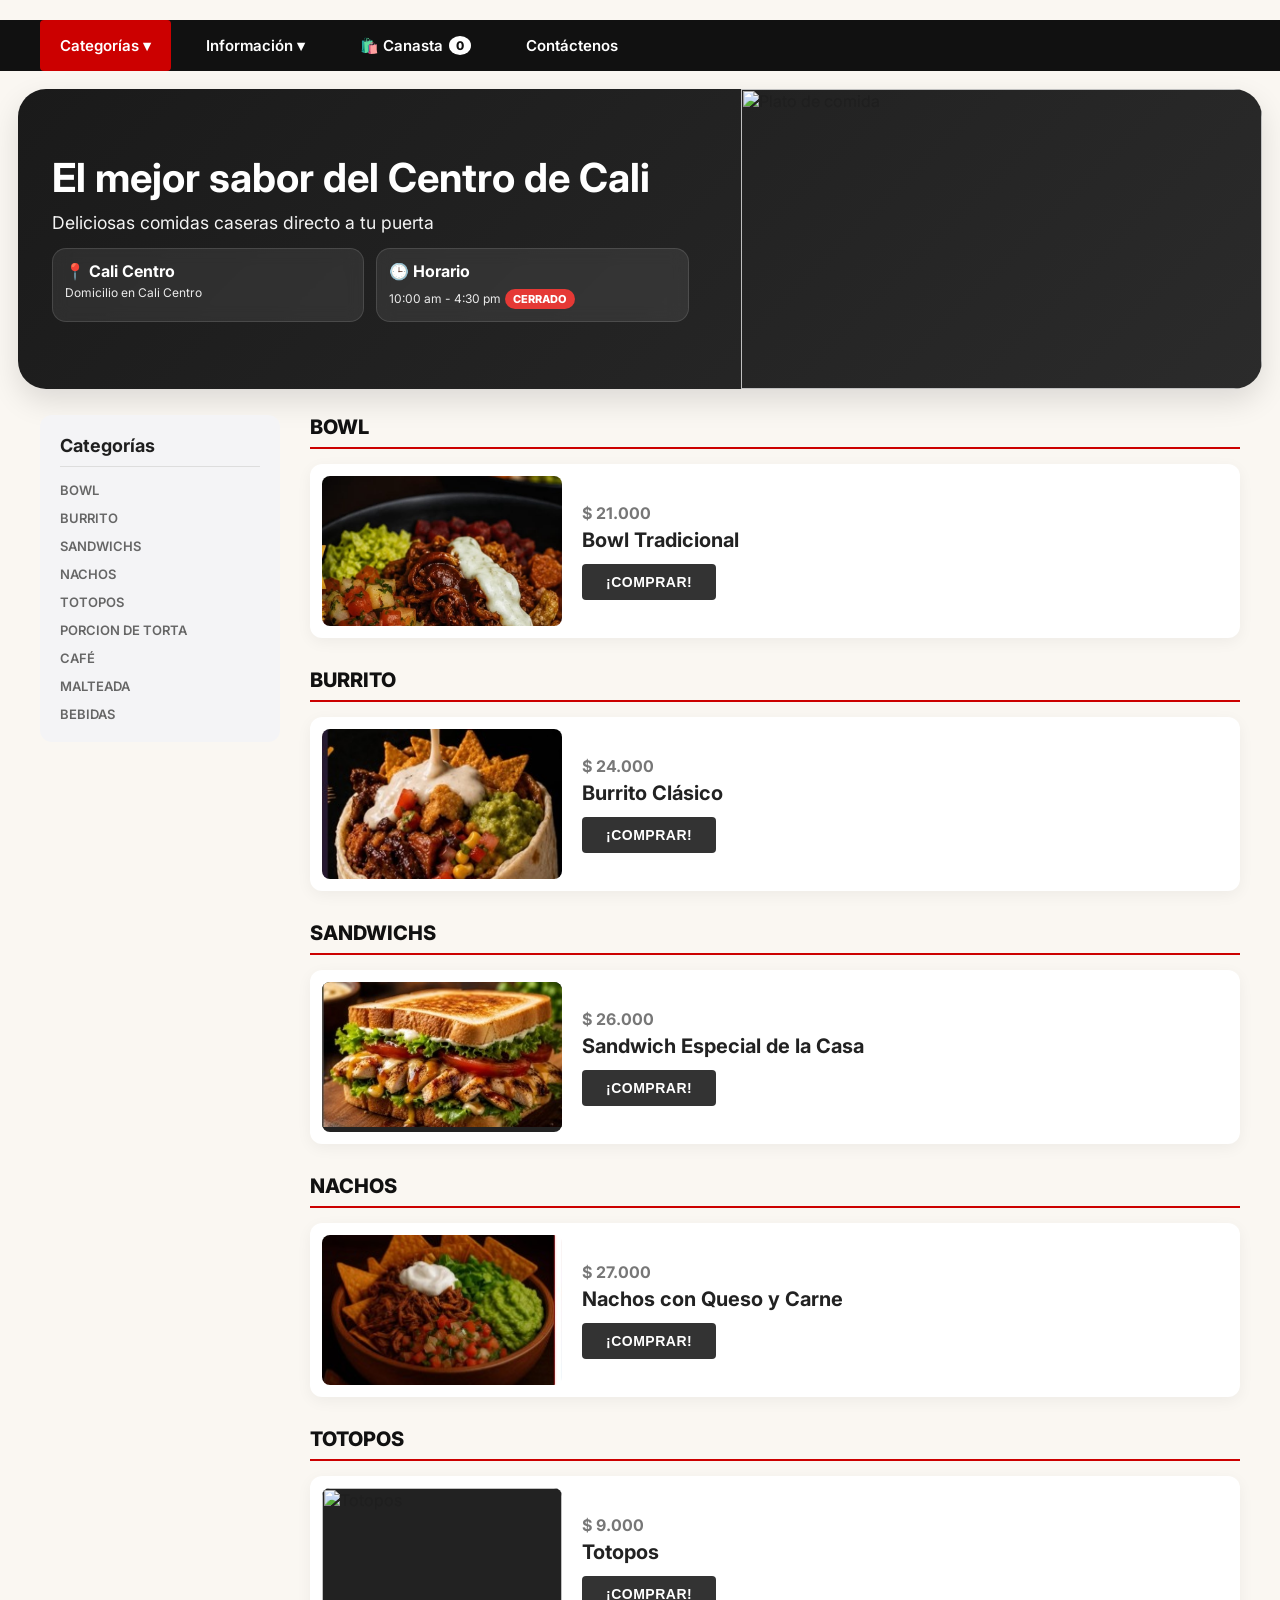
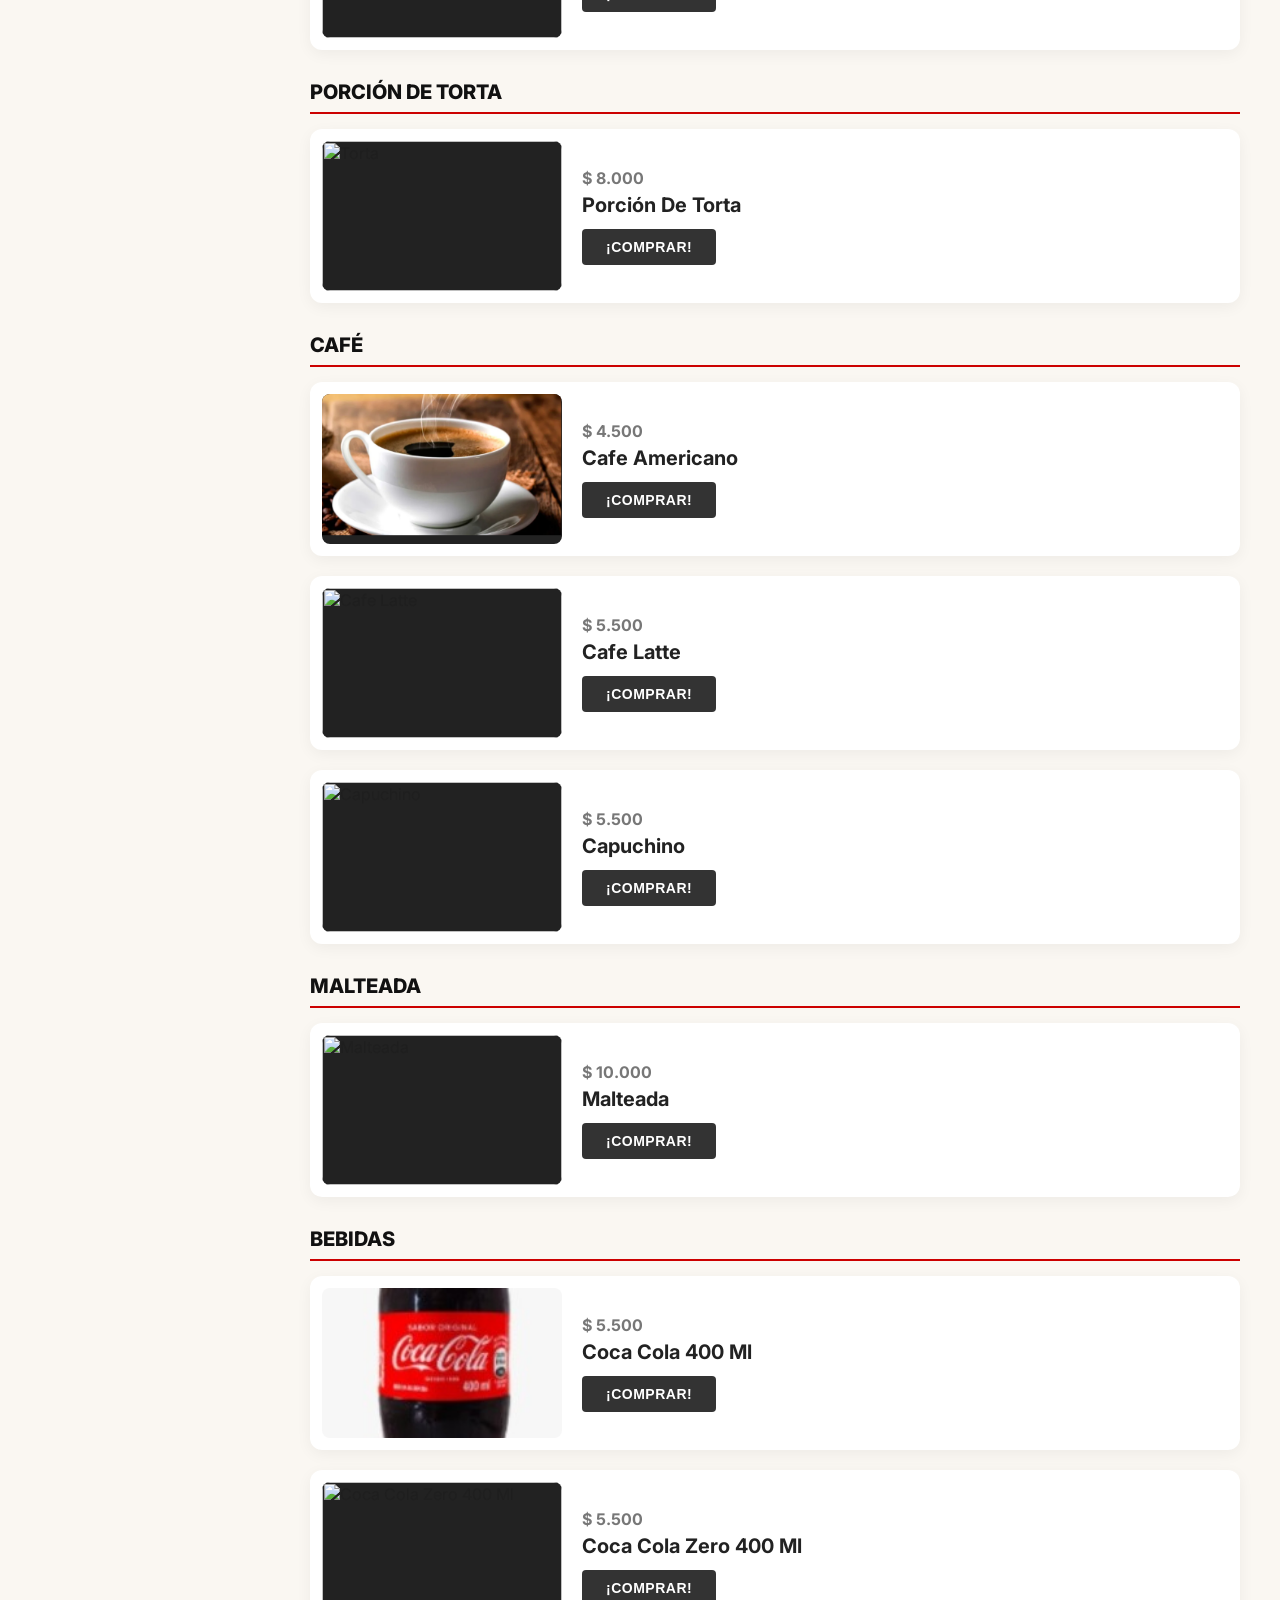
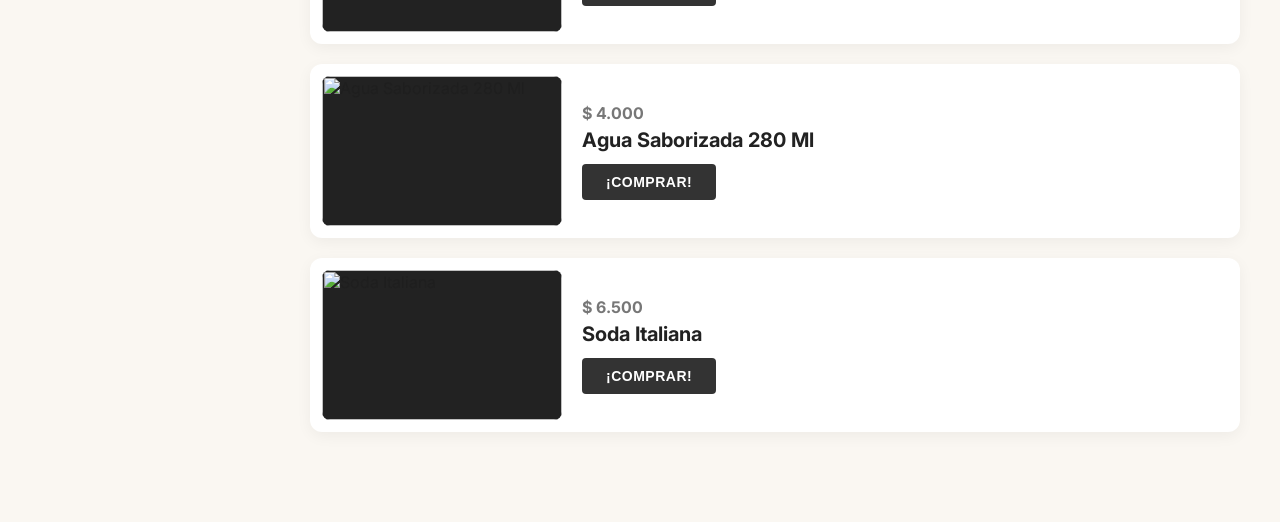
==== index.html @ f3fc4c6c "Add files via upload" ====
﻿﻿<!DOCTYPE html>
<html lang="es">
<head>
  <meta charset="UTF-8" />
  <meta name="viewport" content="width=device-width, initial-scale=1.0" />
  <!-- SEGURIDAD: Content-Security-Policy para mitigar XSS y carga de recursos no autorizados -->
  <meta http-equiv="Content-Security-Policy" content="default-src 'self'; img-src * data: https:; style-src 'self' 'unsafe-inline' https://fonts.googleapis.com; font-src https://fonts.gstatic.com; script-src 'self' 'unsafe-inline'; connect-src 'self'; frame-ancestors 'none'; base-uri 'self'; form-action 'self'">
  <meta http-equiv="X-Content-Type-Options" content="nosniff">
  <meta name="referrer" content="no-referrer-when-downgrade">
  <title>Dominio & Coffee | E-commerce Domicilios</title>
  <link rel="preconnect" href="https://fonts.googleapis.com">
  <link rel="preconnect" href="https://fonts.gstatic.com" crossorigin>
  <link href="https://fonts.googleapis.com/css2?family=Inter:wght@400;500;600;700;800&display=swap" rel="stylesheet">
  <style>
    * {
      box-sizing: border-box;
      margin: 0;
      padding: 0;
    }

    :root {
      --orange: #ff7a00;
      --red-accent: #cc0000;
      --green-light: #b3d854;
      --blue-selected: #e0f2fe; 
      --border-blue: #38bdf8;
      --dark: #111111;
      --dark-btn: #333333;
      --light: #f7f4ef;
      --white: #ffffff;
      --green: #23a455;
      --red: #e53935;
      --shadow: 0 12px 30px rgba(0, 0, 0, 0.12);
    }

    body {
      font-family: 'Inter', sans-serif;
      background: #faf7f2;
      color: #1f1f1f;
      padding-bottom: 90px;
    }

    a {
      text-decoration: none;
      color: inherit;
    }

    img {
      width: 100%;
      display: block;
      object-fit: cover;
    }

    /* TOPBAR & MAIN NAV */
    .topbar {
      background: var(--dark);
      color: var(--white);
      display: flex;
      justify-content: flex-start;
      align-items: center;
      padding: 0 40px;
      position: sticky;
      top: 0;
      z-index: 50;
      gap: 15px;
    }

    .brand-logo {
      display: flex;
      align-items: center;
      margin-right: 10px;
    }

    .brand-logo img {
      width: 42px;
      height: 42px;
      border-radius: 50%;
      object-fit: cover;
    }

    .nav-item {
      padding: 16px 20px;
      color: var(--white);
      font-weight: 600;
      font-size: 15px;
      cursor: pointer;
      display: flex;
      align-items: center;
      gap: 6px;
      transition: all 0.2s ease-in-out;
      border-radius: 4px;
      user-select: none;
    }

    .nav-item:hover {
      background: rgba(255, 255, 255, 0.15);
      transform: translateY(-2px);
    }

    .nav-item.active {
      background: var(--red-accent);
    }

    .cart-badge {
      background: var(--white);
      color: var(--dark);
      border-radius: 50%;
      padding: 2px 7px;
      font-size: 12px;
      font-weight: 800;
    }

    /* HERO SECTION */
    .hero {
      padding: 18px 18px 0;
    }

    .hero-overlay {
      display: grid;
      grid-template-columns: 1.15fr 0.85fr;
      gap: 18px;
      background: linear-gradient(135deg, #1a1a1a, #2b2b2b);
      border-radius: 28px;
      overflow: hidden;
      box-shadow: var(--shadow);
      min-height: 300px;
    }

    .hero-text {
      color: var(--white);
      padding: 34px;
      display: flex;
      flex-direction: column;
      justify-content: center;
    }

    .hero-text h2 {
      font-size: 2.5rem;
      line-height: 1.1;
      margin-bottom: 12px;
    }

    .hero-text p {
      font-size: 1.1rem;
      opacity: 0.95;
      margin-bottom: 15px;
    }

    .hero-info {
      display: grid;
      grid-template-columns: repeat(2, minmax(0, 1fr));
      gap: 12px;
    }

    .info-box {
      background: rgba(255, 255, 255, 0.08);
      backdrop-filter: blur(8px);
      border: 1px solid rgba(255, 255, 255, 0.12);
      border-radius: 14px;
      padding: 12px;
    }

    .info-box strong {
      display: block;
      margin-bottom: 4px;
    }

    .info-box span {
      font-size: 12px;
      opacity: 0.9;
    }

    .status-badge {
      display: inline-block;
      padding: 3px 8px;
      border-radius: 12px;
      font-weight: 800;
      font-size: 11px;
      text-transform: uppercase;
      margin-top: 4px;
    }

    .status-open {
      background: #28a745;
      color: #fff;
    }

    .status-closed {
      background: var(--red);
      color: #fff;
    }

    .hero-image img {
      height: 100%;
    }

    .container {
      width: min(1200px, calc(100% - 36px));
      margin: 26px auto 0;
    }

    /* CATALOGO */
    .shop-layout {
      display: grid;
      grid-template-columns: 240px 1fr;
      gap: 30px;
      margin-top: 20px;
    }

    .categories-sidebar {
      background: #f4f4f6;
      border-radius: 12px;
      padding: 20px;
      height: fit-content;
      position: sticky;
      top: 80px;
    }

    .categories-sidebar h3 {
      font-size: 18px;
      margin-bottom: 15px;
      border-bottom: 1px solid #ddd;
      padding-bottom: 10px;
    }

    .categories-list {
      list-style: none;
      display: flex;
      flex-direction: column;
      gap: 12px;
    }

    .categories-list li {
      font-size: 13px;
      font-weight: 600;
      color: #666;
      cursor: pointer;
      text-transform: uppercase;
      transition: color 0.2s;
    }

    .categories-list li:hover {
      color: var(--dark);
    }

    .products-list {
      display: flex;
      flex-direction: column;
      gap: 30px;
    }

    .category-section-title {
      font-size: 20px;
      font-weight: 800;
      color: var(--dark);
      border-bottom: 2px solid var(--red-accent);
      padding-bottom: 8px;
      margin-bottom: 15px;
      text-transform: uppercase;
    }

    .category-grid {
      display: flex;
      flex-direction: column;
      gap: 20px;
    }

    .product-card {
      display: grid;
      grid-template-columns: 240px 1fr;
      gap: 20px;
      align-items: center;
      background: var(--white);
      border-radius: 12px;
      padding: 12px;
      box-shadow: 0 4px 15px rgba(0,0,0,0.05);
    }

    .product-img {
      height: 150px;
      border-radius: 8px;
      overflow: hidden;
      background: #222;
    }

    .product-info h4 {
      font-size: 16px;
      color: #777;
      margin-bottom: 5px;
      font-weight: 700;
    }

    .product-info h3 {
      font-size: 20px;
      font-weight: 700;
      margin-bottom: 12px;
      color: #222;
    }

    .btn-buy {
      background: var(--dark-btn);
      color: var(--white);
      border: none;
      padding: 10px 24px;
      font-weight: 700;
      font-size: 14px;
      border-radius: 4px;
      cursor: pointer;
      text-transform: uppercase;
      letter-spacing: 0.5px;
      transition: transform 0.2s, background 0.2s;
    }

    .btn-buy:hover {
      background: #000;
      transform: translateY(-2px);
    }

    /* MODAL DE CONFIGURACIÓN */
    .modal-overlay {
      display: none;
      position: fixed;
      top: 0;
      left: 0;
      width: 100vw;
      height: 100vh;
      background: rgba(0,0,0,0.6);
      z-index: 999;
      justify-content: center;
      align-items: center;
    }

    .modal-overlay.active {
      display: flex;
    }

    .modal-content {
      background: var(--white);
      width: 90%;
      max-width: 650px;
      max-height: 85vh;
      overflow-y: auto;
      border-radius: 16px;
      padding: 24px;
      box-shadow: var(--shadow);
      position: relative;
    }

    .modal-close-btn {
      position: absolute;
      top: 15px;
      right: 20px;
      background: transparent;
      border: none;
      font-size: 24px;
      font-weight: bold;
      cursor: pointer;
      color: #666;
    }

    .modal-content h2 {
      color: var(--red-accent);
      font-size: 20px;
      margin-bottom: 5px;
    }

    .modal-tagline {
      font-size: 13px;
      font-weight: 700;
      color: #888;
      text-transform: uppercase;
      letter-spacing: 0.3px;
      margin-bottom: 10px;
    }

    .modal-price-tag {
      font-size: 18px;
      font-weight: 800;
      color: var(--dark);
      margin-bottom: 15px;
    }

    .section-title {
      font-size: 13px;
      font-weight: 800;
      margin: 18px 0 8px;
      text-transform: uppercase;
    }

    .section-title span {
      font-size: 12px;
      color: #777;
      font-weight: normal;
      text-transform: none;
    }

    /* ESTILO DE OPCIONES */
    .opt-box {
      background: var(--green-light);
      border: 1px solid transparent;
      border-radius: 12px;
      padding: 12px 16px;
      margin-bottom: 8px;
      display: flex;
      justify-content: space-between;
      align-items: center;
      font-size: 13px;
      font-weight: 700;
      color: var(--red-accent);
      text-transform: uppercase;
      cursor: pointer;
      transition: background 0.2s, border-color 0.2s;
      user-select: none;
    }

    .opt-box.selected-blue {
      background: var(--blue-selected) !important;
      border-color: var(--border-blue) !important;
    }

    .opt-box .price-add {
      margin-left: auto;
      margin-right: 15px;
      color: #222;
      font-weight: 800;
    }

    /* CONTROLES NUMÉRICOS DE CANTIDAD (+ / -) */
    .qty-controls {
      display: flex;
      align-items: center;
      gap: 8px;
      margin-left: auto;
    }

    .qty-btn {
      background: var(--white);
      border: 1px solid #ccc;
      color: var(--red-accent);
      width: 26px;
      height: 26px;
      border-radius: 50%;
      font-weight: bold;
      cursor: pointer;
      display: flex;
      align-items: center;
      justify-content: center;
      transition: background 0.2s;
    }

    .qty-btn:hover {
      background: #eee;
    }

    .qty-value {
      font-size: 14px;
      font-weight: 800;
      color: var(--dark);
      min-width: 16px;
      text-align: center;
    }

    .modal-footer-action {
      display: flex;
      align-items: center;
      justify-content: space-between;
      margin-top: 20px;
      padding-top: 15px;
      border-top: 1px solid #eee;
    }

    .item-total-price {
      font-size: 18px;
      font-weight: 800;
      color: var(--dark);
    }

    .btn-add-cart {
      background: var(--dark-btn);
      color: var(--white);
      padding: 12px 20px;
      border: none;
      border-radius: 6px;
      font-weight: 700;
      cursor: pointer;
      display: flex;
      align-items: center;
      gap: 8px;
    }

    .btn-add-cart:hover {
      background: #000;
    }

    /* CARRITO / CANASTA */
    .cart-section {
      display: none;
      margin-top: 20px;
    }

    .cart-section.active {
      display: block;
    }

    .cart-table {
      width: 100%;
      border-collapse: collapse;
      margin-bottom: 25px;
      background: var(--white);
      box-shadow: 0 4px 15px rgba(0,0,0,0.05);
      border-radius: 8px;
      overflow: hidden;
    }

    .cart-table th {
      background: var(--red-accent);
      color: var(--white);
      text-transform: uppercase;
      font-size: 13px;
      padding: 12px;
      text-align: center;
    }

    .cart-table td {
      padding: 15px;
      border-bottom: 1px solid #eee;
      text-align: center;
      vertical-align: middle;
      font-size: 14px;
    }

    .cart-summary {
      display: flex;
      flex-direction: column;
      align-items: flex-end;
      gap: 12px;
      margin-top: 20px;
    }

    .subtotal-text {
      font-size: 18px;
      font-weight: 800;
    }

    .btn-action-cart {
      background: var(--dark-btn);
      color: var(--white);
      padding: 12px 24px;
      border: none;
      border-radius: 4px;
      font-weight: 700;
      cursor: pointer;
      width: 240px;
      text-align: center;
      text-transform: uppercase;
      transition: background 0.2s;
    }

    .btn-action-cart:hover {
      background: #000;
    }

    /* FORMULARIO DE CHECKOUT */
    .checkout-section {
      display: none;
      margin-top: 20px;
      background: var(--white);
      border-radius: 20px;
      padding: 30px;
      box-shadow: var(--shadow);
    }

    .checkout-section.active {
      display: block;
    }

    .checkout-section h2 {
      font-size: 24px;
      font-weight: 800;
      margin-bottom: 15px;
    }

    .form-alert-notice {
      background: #fdf6e2;
      border: 1px solid #f2e3b6;
      color: #856404;
      padding: 12px 16px;
      border-radius: 12px;
      font-weight: 600;
      font-size: 13px;
      margin-bottom: 20px;
    }

    .form-error-notice {
      background: #fdecea;
      border: 1px solid #f5c6cb;
      color: #b02a2a;
      padding: 10px 14px;
      border-radius: 10px;
      font-weight: 600;
      font-size: 13px;
      margin-bottom: 14px;
      display: none;
    }

    .grid-form {
      display: grid;
      grid-template-columns: repeat(2, 1fr);
      gap: 16px;
    }

    .field {
      display: flex;
      flex-direction: column;
      gap: 8px;
    }

    .field.full {
      grid-column: 1 / -1;
    }

    label {
      font-weight: 700;
      font-size: 13px;
    }

    input, select, textarea {
      width: 100%;
      padding: 14px 16px;
      border-radius: 12px;
      border: 1px solid #eee;
      background: #fafafa;
      font-family: inherit;
      font-size: 14px;
      outline: none;
    }

    input:focus, select:focus, textarea:focus {
      border-color: var(--orange);
      background: #fff;
    }

    .submit-btn {
      margin-top: 20px;
      width: 100%;
      background: var(--orange);
      color: var(--white);
      padding: 16px;
      font-size: 16px;
      font-weight: 800;
      border: none;
      border-radius: 12px;
      cursor: pointer;
    }

    .submit-btn:hover {
      background: #e66e00;
    }

    .submit-btn:disabled {
      opacity: 0.6;
      cursor: not-allowed;
    }

    @media (max-width: 768px) {
      .hero-overlay { grid-template-columns: 1fr; }
      .shop-layout { grid-template-columns: 1fr; }
      .product-card { grid-template-columns: 1fr; }
      .grid-form { grid-template-columns: 1fr; }
      .categories-sidebar { position: static; }
    }
  </style>
</head>
<body>

  <!-- TOPBAR -->
  <header class="topbar">
    <div class="nav-item active" onclick="showSection('catalog')">Categorías ▾</div>
    <div class="nav-item" onclick="showSection('catalog')">Información ▾</div>
    <div class="nav-item" id="cartNavBtn" onclick="showSection('cart')">
      🛍️ Canasta <span class="cart-badge" id="cartBadgeCount">0</span>
    </div>
    <div class="nav-item" onclick="openExternalLink('https://wa.me/573246044424')">Contáctenos</div>
  </header>

  <!-- HERO BANNER -->
  <section class="hero">
    <div class="hero-overlay">
      <div class="hero-text">
        <h2>El mejor sabor del Centro de Cali</h2>
        <p>Deliciosas comidas caseras directo a tu puerta</p>

        <div class="hero-info">
          <div class="info-box">
            <strong>📍 Cali Centro</strong>
            <span>Domicilio en Cali Centro</span>
          </div>
          <div class="info-box">
            <strong>🕒 Horario</strong>
            <span>10:00 am - 4:30 pm</span>
            <div id="storeStatusBadge" class="status-badge status-closed">Verificando...</div>
          </div>
        </div>
      </div>

      <div class="hero-image">
        <img src="https://images.unsplash.com/photo-1547592180-85f173990554?auto=format&fit=crop&w=900&q=80" alt="Plato de comida" />
      </div>
    </div>
  </section>

  <main class="container">

    <!-- SECCIÓN 1: CATÁLOGO -->
    <section id="catalogSection">
      <div class="shop-layout">
        <aside class="categories-sidebar">
          <h3>Categorías</h3>
          <ul class="categories-list">
            <li onclick="scrollToCategory('cat-bowl')">BOWL</li>
            <li onclick="scrollToCategory('cat-burrito')">BURRITO</li>
            <li onclick="scrollToCategory('cat-sandwichs')">SANDWICHS</li>
            <li onclick="scrollToCategory('cat-nachos')">NACHOS</li>
            <li onclick="scrollToCategory('cat-totopos')">TOTOPOS</li>
            <li onclick="scrollToCategory('cat-torta')">PORCION DE TORTA</li>
            <li onclick="scrollToCategory('cat-cafe')">CAFÉ</li>
            <li onclick="scrollToCategory('cat-malteada')">MALTEADA</li>
            <li onclick="scrollToCategory('cat-bebidas')">BEBIDAS</li>
          </ul>
        </aside>

        <!-- PRODUCTOS AGRUPADOS POR CATEGORÍA -->
        <div class="products-list">

          <!-- BOWL -->
          <div id="cat-bowl">
            <div class="category-section-title">Bowl</div>
            <div class="category-grid">
              <div class="product-card">
                <div class="product-img"><img src="boulwd.jpg.jpeg" alt="Bowl"></div>
                <div class="product-info">
                  <h4>$ 21.000</h4>
                  <h3>Bowl Tradicional</h3>
                  <button class="btn-buy" onclick="openProductModal('Bowl Tradicional', 21000, 'bowl')">¡COMPRAR!</button>
                </div>
              </div>
            </div>
          </div>

          <!-- BURRITO -->
          <div id="cat-burrito">
            <div class="category-section-title">Burrito</div>
            <div class="category-grid">
              <div class="product-card">
                <div class="product-img"><img src="burrito.jpg.jpeg" alt="Burrito"></div>
                <div class="product-info">
                  <h4>$ 24.000</h4>
                  <h3>Burrito Clásico</h3>
                  <button class="btn-buy" onclick="openProductModal('Burrito Clásico', 24000, 'food')">¡COMPRAR!</button>
                </div>
              </div>
            </div>
          </div>

          <!-- SANDWICHS -->
          <div id="cat-sandwichs">
            <div class="category-section-title">Sandwichs</div>
            <div class="category-grid">
              <div class="product-card">
                <div class="product-img"><img src="imgsd.jpg.jpeg" alt="Sandwich"></div>
                <div class="product-info">
                  <h4>$ 26.000</h4>
                  <h3>Sandwich Especial de la Casa</h3>
                  <button class="btn-buy" onclick="openProductModal('Sandwich Especial de la Casa', 26000, 'sandwich')">¡COMPRAR!</button>
                </div>
              </div>
            </div>
          </div>

          <!-- NACHOS -->
          <div id="cat-nachos">
            <div class="category-section-title">Nachos</div>
            <div class="category-grid">
              <div class="product-card">
                <div class="product-img"><img src="nachos3.jpg.jpeg" alt="Nachos"></div>
                <div class="product-info">
                  <h4>$ 27.000</h4>
                  <h3>Nachos con Queso y Carne</h3>
                  <button class="btn-buy" onclick="openProductModal('Nachos con Queso y Carne', 27000, 'nachos')">¡COMPRAR!</button>
                </div>
              </div>
            </div>
          </div>

          <!-- TOTOPOS -->
          <div id="cat-totopos">
            <div class="category-section-title">Totopos</div>
            <div class="category-grid">
              <div class="product-card">
                <div class="product-img"><img src="https://images.unsplash.com/photo-1513456852971-30c0b8199d4d?auto=format&fit=crop&w=600&q=80" alt="Totopos"></div>
                <div class="product-info">
                  <h4>$ 9.000</h4>
                  <h3>Totopos</h3>
                  <button class="btn-buy" onclick="openProductModal('Totopos', 9000, 'totopos')">¡COMPRAR!</button>
                </div>
              </div>
            </div>
          </div>

          <!-- PORCION DE TORTA -->
          <div id="cat-torta">
            <div class="category-section-title">Porción De Torta</div>
            <div class="category-grid">
              <div class="product-card">
                <div class="product-img"><img src="https://images.unsplash.com/photo-1578985545062-69928b1d9587?auto=format&fit=crop&w=600&q=80" alt="Torta"></div>
                <div class="product-info">
                  <h4>$ 8.000</h4>
                  <h3>Porción De Torta</h3>
                  <button class="btn-buy" onclick="openProductModal('Porción De Torta', 8000, 'torta')">¡COMPRAR!</button>
                </div>
              </div>
            </div>
          </div>

          <!-- CAFÉ -->
          <div id="cat-cafe">
            <div class="category-section-title">Café</div>
            <div class="category-grid">
              <div class="product-card">
                <div class="product-img"><img src="imgcafe.jpg.png" alt="Cafe Americano"></div>
                <div class="product-info">
                  <h4>$ 4.500</h4>
                  <h3>Cafe Americano</h3>
                  <button class="btn-buy" onclick="openProductModal('Cafe Americano', 4500, 'simple', 'BEBIDAS')">¡COMPRAR!</button>
                </div>
              </div>
              <div class="product-card">
                <div class="product-img"><img src="https://images.unsplash.com/photo-1497935586351-b67a49e012bf?auto=format&fit=crop&w=600&q=80" alt="Cafe Latte"></div>
                <div class="product-info">
                  <h4>$ 5.500</h4>
                  <h3>Cafe Latte</h3>
                  <button class="btn-buy" onclick="openProductModal('Cafe Latte', 5500, 'simple', 'BEBIDAS')">¡COMPRAR!</button>
                </div>
              </div>
              <div class="product-card">
                <div class="product-img"><img src="https://images.unsplash.com/photo-1521302080334-4bebac2763a6?auto=format&fit=crop&w=600&q=80" alt="Capuchino"></div>
                <div class="product-info">
                  <h4>$ 5.500</h4>
                  <h3>Capuchino</h3>
                  <button class="btn-buy" onclick="openProductModal('Capuchino', 5500, 'simple', 'BEBIDAS')">¡COMPRAR!</button>
                </div>
              </div>
            </div>
          </div>

          <!-- MALTEADA -->
          <div id="cat-malteada">
            <div class="category-section-title">Malteada</div>
            <div class="category-grid">
              <div class="product-card">
                <div class="product-img"><img src="https://images.unsplash.com/photo-1572490122747-3968b75cc699?auto=format&fit=crop&w=600&q=80" alt="Malteada"></div>
                <div class="product-info">
                  <h4>$ 10.000</h4>
                  <h3>Malteada</h3>
                  <button class="btn-buy" onclick="openProductModal('Malteada', 10000, 'malteada')">¡COMPRAR!</button>
                </div>
              </div>
            </div>
          </div>

          <!-- BEBIDAS -->
          <div id="cat-bebidas">
            <div class="category-section-title">Bebidas</div>
            <div class="category-grid">
              <div class="product-card">
                <div class="product-img"><img src="cocacola2.png" alt="Coca Cola 400 Ml"></div>
                <div class="product-info">
                  <h4>$ 5.500</h4>
                  <h3>Coca Cola 400 Ml</h3>
                  <button class="btn-buy" onclick="openProductModal('Coca Cola 400 Ml', 5500, 'simple', 'BEBIDAS')">¡COMPRAR!</button>
                </div>
              </div>
              <div class="product-card">
                <div class="product-img"><img src="https://images.unsplash.com/photo-1622483767028-3f66f32aef97?auto=format&fit=crop&w=600&q=80" alt="Coca Cola Zero 400 Ml"></div>
                <div class="product-info">
                  <h4>$ 5.500</h4>
                  <h3>Coca Cola Zero 400 Ml</h3>
                  <button class="btn-buy" onclick="openProductModal('Coca Cola Zero 400 Ml', 5500, 'simple', 'BEBIDAS')">¡COMPRAR!</button>
                </div>
              </div>
              <div class="product-card">
                <div class="product-img"><img src="https://images.unsplash.com/photo-1560023907-5f339617ea30?auto=format&fit=crop&w=600&q=80" alt="Agua Saborizada 280 Ml"></div>
                <div class="product-info">
                  <h4>$ 4.000</h4>
                  <h3>Agua Saborizada 280 Ml</h3>
                  <button class="btn-buy" onclick="openProductModal('Agua Saborizada 280 Ml', 4000, 'simple', 'BEBIDAS')">¡COMPRAR!</button>
                </div>
              </div>
              <div class="product-card">
                <div class="product-img"><img src="https://images.unsplash.com/photo-1544145945-f90425340c7e?auto=format&fit=crop&w=600&q=80" alt="Soda Italiana"></div>
                <div class="product-info">
                  <h4>$ 6.500</h4>
                  <h3>Soda Italiana</h3>
                  <button class="btn-buy" onclick="openProductModal('Soda Italiana', 6500, 'sodaitaliana')">¡COMPRAR!</button>
                </div>
              </div>
            </div>
          </div>

        </div>
      </div>
    </section>

    <!-- SECCIÓN 2: CANASTA -->
    <section id="cartSection" class="cart-section">
      <table class="cart-table">
        <thead>
          <tr>
            <th>PRODUCTO</th>
            <th>DETALLES</th>
            <th>PRECIO UNIT.</th>
            <th>CANTIDAD</th>
            <th>TOTAL</th>
            <th>ELIMINAR</th>
          </tr>
        </thead>
        <tbody id="cartTableBody">
          <!-- Dinámico por JS -->
        </tbody>
      </table>

      <div class="cart-summary">
        <div class="subtotal-text">Subtotal: <span id="cartSubtotal">$ 0</span></div>
        <button class="btn-action-cart" id="btnGoCheckout" onclick="showSection('checkout')">FINALIZAR ORDEN</button>
        <button class="btn-action-cart" onclick="showSection('catalog')">CONTINUAR COMPRANDO</button>
      </div>
    </section>

    <!-- SECCIÓN 3: REGISTRO DE PEDIDO -->
    <section id="checkoutSection" class="checkout-section">
      <h2>Datos para la entrega</h2>
      <div class="form-alert-notice" id="checkoutAlertNotice">
        ⚠️ Nota: Actualmente el indicador está en modo <strong>Cerrado</strong>, pero puedes enviar tu pedido con total normalidad a través de WhatsApp.
      </div>
      <div class="form-error-notice" id="checkoutErrorNotice"></div>

      <form id="checkoutForm" onsubmit="sendOrderToWhatsApp(event)" novalidate>
        <div class="grid-form">
          <div class="field">
            <label for="nombre">Nombre de quien recibe *</label>
            <input id="nombre" type="text" placeholder="Ej: Juan Pérez" maxlength="80" required>
          </div>

          <div class="field">
            <label for="whatsapp">WhatsApp *</label>
            <input id="whatsapp" type="tel" placeholder="Ej: 300 123 4567" maxlength="20" required>
          </div>

          <div class="field">
            <label for="direccion">Dirección completa *</label>
            <input id="direccion" type="text" placeholder="Ej: Calle 13 # 5-23" maxlength="150" required>
          </div>

          <div class="field">
            <label for="barrio">Barrio *</label>
            <input id="barrio" type="text" placeholder="Ej: San Nicolás" maxlength="80" required>
          </div>

          <div class="field full">
            <label for="referencia">Punto de referencia</label>
            <input id="referencia" type="text" placeholder="Ej: Frente a la iglesia" maxlength="150">
          </div>

          <div class="field">
            <label for="pago">Forma de pago *</label>
            <select id="pago" required>
              <option value="">Selecciona una opción</option>
              <option value="Efectivo">Efectivo</option>
              <option value="Nequi">Nequi</option>
              <option value="Daviplata">Daviplata</option>
              <option value="Transferencia">Transferencia</option>
            </select>
          </div>

          <div class="field full">
            <label for="observaciones">Notas adicionales</label>
            <textarea id="observaciones" rows="3" maxlength="300" placeholder="Ej: Entregar en recepción."></textarea>
          </div>
        </div>

        <button type="submit" class="submit-btn" id="submitOrderBtn">Confirmar y enviar pedido por WhatsApp</button>
      </form>
    </section>

  </main>

  <!-- MODAL DE CONFIGURACIÓN -->
  <div class="modal-overlay" id="productModal">
    <div class="modal-content">
      <button class="modal-close-btn" onclick="closeProductModal()">&times;</button>
      <h2 id="modalProductName">Configuración</h2>
      <div class="modal-tagline" id="modalTagline"></div>
      <div class="modal-price-tag">Precio Base: <span id="modalBasePrice">$ 0</span></div>

      <!-- CONTENEDOR ESPECÍFICO PARA PERSONALIZACIÓN DE BOWL -->
      <div id="bowlCustomizationContainer">

        <!-- BASES (Máx 3 porciones en total, 0 a 2 por ingrediente) -->
        <div class="section-title">PASO 1. BASES DE BOWL <span>(Elige las 3 · Máx 3 porciones en total)</span></div>
        <div class="opt-box" id="box_base_arroz">
          <span>ARROZ DEL DÍA</span>
          <div class="qty-controls">
            <button type="button" class="qty-btn" onclick="changeBaseQty('arroz', -1)">-</button>
            <span class="qty-value" id="qty_base_arroz">0</span>
            <button type="button" class="qty-btn" onclick="changeBaseQty('arroz', 1)">+</button>
          </div>
        </div>
        <div class="opt-box" id="box_base_lechugas">
          <span>LECHUGA MIX</span>
          <div class="qty-controls">
            <button type="button" class="qty-btn" onclick="changeBaseQty('lechugas', -1)">-</button>
            <span class="qty-value" id="qty_base_lechugas">0</span>
            <button type="button" class="qty-btn" onclick="changeBaseQty('lechugas', 1)">+</button>
          </div>
        </div>
        <div class="opt-box" id="box_base_dia">
          <span>LA BASE DEL DÍA</span>
          <div class="qty-controls">
            <button type="button" class="qty-btn" onclick="changeBaseQty('dia', -1)">-</button>
            <span class="qty-value" id="qty_base_dia">0</span>
            <button type="button" class="qty-btn" onclick="changeBaseQty('dia', 1)">+</button>
          </div>
        </div>

        <!-- PROTEÍNA (Exactamente 1 opción obligatoria) -->
        <div class="section-title">PASO 2. PROTEÍNA <span>(Elige 1)</span></div>
        <div class="opt-box" id="box_prot_carne" onclick="selectProtein('carne', 'Carne Desmechada', 3000)">
          <span>CARNE DESMECHADA</span> <span class="price-add">+ $ 3.000</span>
        </div>
        <div class="opt-box" id="box_prot_cerdo" onclick="selectProtein('cerdo', 'Cerdo Pulled Pork', 0)">
          <span>CERDO PULLED PORK</span>
        </div>
        <div class="opt-box" id="box_prot_tenders" onclick="selectProtein('tenders', 'Tender de Pechuga', 0)">
          <span>TENDER DE PECHUGA</span>
        </div>
        <div class="opt-box" id="box_prot_costilla" onclick="selectProtein('costilla', 'Costilla Ahumada BBQ', 3000)">
          <span>COSTILLA AHUMADA BBQ</span> <span class="price-add">+ $ 3.000</span>
        </div>
        <div class="opt-box" id="box_prot_chorizo_cerdo" onclick="selectProtein('chorizo_cerdo', 'Chorizo de Cerdo', 0)">
          <span>CHORIZO DE CERDO (NUEVA PROTEÍNA)</span>
        </div>

        
        <!-- TOPPINGS (Máximo 7 incluidos) -->
        <div class="section-title">PASO 3. TOPPINGS <span id="toppingsCounterText">(Elige 7 · 0 / 7)</span></div>
        <div class="opt-box" id="box_top_chicharron" onclick="toggleTop('chicharron', 'Chicharrón', 0)"><span>CHICHARRÓN</span></div>
        <div class="opt-box" id="box_top_topdeldia" onclick="toggleTop('topdeldia', 'Topping del Día', 0)"><span>TOPPING DEL DÍA</span></div>
        <div class="opt-box" id="box_top_maizcitos" onclick="toggleTop('maizcitos', 'Maizcitos', 0)"><span>MAIZCITOS</span></div>
        <div class="opt-box" id="box_top_cebollapimenton" onclick="toggleTop('cebollapimenton', 'Cebolla y Pimentón Encurtido', 0)"><span>CEBOLLA Y PIMENTÓN ENCURTIDO</span></div>
        <div class="opt-box" id="box_top_guacamole" onclick="toggleTop('guacamole', 'Guacamole', 0)"><span>GUACAMOLE</span></div>
        <div class="opt-box" id="box_top_pico" onclick="toggleTop('pico', 'Pico de Gallo', 0)"><span>PICO DE GALLO</span></div>
        <div class="opt-box" id="box_top_doritox" onclick="toggleTop('doritox', 'Doritox', 0)"><span>DORITOX</span></div>
        <div class="opt-box" id="box_top_pepino" onclick="toggleTop('pepino', 'Pepino al Cilantro', 0)"><span>PEPINO AL CILANTRO</span></div>
        <div class="opt-box" id="box_top_sour" onclick="toggleTop('sour', 'Sour Cream', 0)"><span>SOUR CREAM</span></div>
        <div class="opt-box" id="box_top_cebollacrispy" onclick="toggleTop('cebollacrispy', 'Cebolla Crispy', 0)"><span>CEBOLLA CRISPY</span></div>
        <div class="opt-box" id="box_top_jalapenos" onclick="toggleTop('jalapenos', 'Jalapeños', 0)"><span>JALAPEÑOS</span></div>
        <div class="opt-box" id="box_top_queso" onclick="toggleTop('queso', 'Queso Mozzarella', 2000)"><span>QUESO MOZZARELLA</span> <span class="price-add">+ $ 2.000</span></div>

        <!-- SALSA BASE (Escoge 1 incluida) -->
        <div class="section-title">PASO 4. SALSA <span>(Elige 1)</span></div>
        <div class="opt-box" id="box_salsabase_bbq" onclick="selectSalsaBase('bbq', 'Salsa BBQ')"><span>SALSA BBQ</span></div>
        <div class="opt-box" id="box_salsabase_tatemada" onclick="selectSalsaBase('tatemada', 'Salsa Tatemada')"><span>SALSA TATEMADA</span></div>
        <div class="opt-box" id="box_salsabase_ajo" onclick="selectSalsaBase('ajo', 'Salsa de Ajo')"><span>SALSA DE AJO</span></div>

        <!-- ADICIÓN DE PROTEÍNA -->
        <div class="section-title">ADICIÓN DE PROTEÍNA <span>(Opcional • Todas las proteínas adicionales: $8.000 c/u)</span></div>
        <div class="opt-box" id="box_addprot_carne">
          <span>CARNE DESMECHADA</span> <span class="price-add">$ 8.000</span>
          <div class="qty-controls">
            <button type="button" class="qty-btn" onclick="changeAddProtQty('carne', -1)">-</button>
            <span class="qty-value" id="qty_addprot_carne">0</span>
            <button type="button" class="qty-btn" onclick="changeAddProtQty('carne', 1)">+</button>
          </div>
        </div>
        <div class="opt-box" id="box_addprot_cerdo">
          <span>CERDO PULLED PORK</span> <span class="price-add">$ 8.000</span>
          <div class="qty-controls">
            <button type="button" class="qty-btn" onclick="changeAddProtQty('cerdo', -1)">-</button>
            <span class="qty-value" id="qty_addprot_cerdo">0</span>
            <button type="button" class="qty-btn" onclick="changeAddProtQty('cerdo', 1)">+</button>
          </div>
        </div>
        <div class="opt-box" id="box_addprot_costilla">
          <span>COSTILLA AHUMADA BBQ</span> <span class="price-add">$ 8.000</span>
          <div class="qty-controls">
            <button type="button" class="qty-btn" onclick="changeAddProtQty('costilla', -1)">-</button>
            <span class="qty-value" id="qty_addprot_costilla">0</span>
            <button type="button" class="qty-btn" onclick="changeAddProtQty('costilla', 1)">+</button>
          </div>
        </div>
        <div class="opt-box" id="box_addprot_tenders">
          <span>TENDER DE PECHUGA</span> <span class="price-add">$ 8.000</span>
          <div class="qty-controls">
            <button type="button" class="qty-btn" onclick="changeAddProtQty('tenders', -1)">-</button>
            <span class="qty-value" id="qty_addprot_tenders">0</span>
            <button type="button" class="qty-btn" onclick="changeAddProtQty('tenders', 1)">+</button>
          </div>
        </div>
        <div class="opt-box" id="box_addprot_chorizo">
          <span>CHORIZO DE CERDO</span> <span class="price-add">$ 8.000</span>
          <div class="qty-controls">
            <button type="button" class="qty-btn" onclick="changeAddProtQty('chorizo', -1)">-</button>
            <span class="qty-value" id="qty_addprot_chorizo">0</span>
            <button type="button" class="qty-btn" onclick="changeAddProtQty('chorizo', 1)">+</button>
          </div>
        </div>

        <!-- ADICIÓN DE TOPPINGS DE BOWL (Máximo 1 unidad por cada topping, no pasar de 1) -->
        <div class="section-title">ADICIÓN DE TOPPINGS DE BOWL <span id="addTopCounterText">(Opcional • Todos los toppings adicionales: $3.000 c/u)</span></div>
        <div class="opt-box" id="box_add_chicharron">
          <span>CHICHARRÓN</span> <span class="price-add">+ $ 3.000</span>
          <div class="qty-controls">
            <button type="button" class="qty-btn" onclick="changeAddTopQty('chicharron', -1)">-</button>
            <span class="qty-value" id="qty_add_chicharron">0</span>
            <button type="button" class="qty-btn" onclick="changeAddTopQty('chicharron', 1)">+</button>
          </div>
        </div>
        <div class="opt-box" id="box_add_chorizo">
          <span>TOPPING DEL DÍA</span> <span class="price-add">+ $ 3.000</span>
          <div class="qty-controls">
            <button type="button" class="qty-btn" onclick="changeAddTopQty('chorizo', -1)">-</button>
            <span class="qty-value" id="qty_add_chorizo">0</span>
            <button type="button" class="qty-btn" onclick="changeAddTopQty('chorizo', 1)">+</button>
          </div>
        </div>
        <div class="opt-box" id="box_add_maduro">
          <span>MAIZCITOS</span> <span class="price-add">+ $ 3.000</span>
          <div class="qty-controls">
            <button type="button" class="qty-btn" onclick="changeAddTopQty('maduro', -1)">-</button>
            <span class="qty-value" id="qty_add_maduro">0</span>
            <button type="button" class="qty-btn" onclick="changeAddTopQty('maduro', 1)">+</button>
          </div>
        </div>
        <div class="opt-box" id="box_add_maicitos">
          <span>CEBOLLA Y PIMENTÓN ENCURTIDO</span> <span class="price-add">+ $ 3.000</span>
          <div class="qty-controls">
            <button type="button" class="qty-btn" onclick="changeAddTopQty('maicitos', -1)">-</button>
            <span class="qty-value" id="qty_add_maicitos">0</span>
            <button type="button" class="qty-btn" onclick="changeAddTopQty('maicitos', 1)">+</button>
          </div>
        </div>
        <div class="opt-box" id="box_add_guacamole">
          <span>GUACAMOLE</span> <span class="price-add">+ $ 3.000</span>
          <div class="qty-controls">
            <button type="button" class="qty-btn" onclick="changeAddTopQty('guacamole', -1)">-</button>
            <span class="qty-value" id="qty_add_guacamole">0</span>
            <button type="button" class="qty-btn" onclick="changeAddTopQty('guacamole', 1)">+</button>
          </div>
        </div>
        <div class="opt-box" id="box_add_pico">
          <span>PICO DE GALLO</span> <span class="price-add">+ $ 3.000</span>
          <div class="qty-controls">
            <button type="button" class="qty-btn" onclick="changeAddTopQty('pico', -1)">-</button>
            <span class="qty-value" id="qty_add_pico">0</span>
            <button type="button" class="qty-btn" onclick="changeAddTopQty('pico', 1)">+</button>
          </div>
        </div>
        <div class="opt-box" id="box_add_doritox">
          <span>DORITOX</span> <span class="price-add">+ $ 3.000</span>
          <div class="qty-controls">
            <button type="button" class="qty-btn" onclick="changeAddTopQty('doritox', -1)">-</button>
            <span class="qty-value" id="qty_add_doritox">0</span>
            <button type="button" class="qty-btn" onclick="changeAddTopQty('doritox', 1)">+</button>
          </div>
        </div>
        <div class="opt-box" id="box_add_sour">
          <span>SOUR CREAM</span> <span class="price-add">+ $ 3.000</span>
          <div class="qty-controls">
            <button type="button" class="qty-btn" onclick="changeAddTopQty('sour', -1)">-</button>
            <span class="qty-value" id="qty_add_sour">0</span>
            <button type="button" class="qty-btn" onclick="changeAddTopQty('sour', 1)">+</button>
          </div>
        </div>
        <div class="opt-box" id="box_add_cebolla">
          <span>CEBOLLA CRISPY</span> <span class="price-add">+ $ 3.000</span>
          <div class="qty-controls">
            <button type="button" class="qty-btn" onclick="changeAddTopQty('cebolla', -1)">-</button>
            <span class="qty-value" id="qty_add_cebolla">0</span>
            <button type="button" class="qty-btn" onclick="changeAddTopQty('cebolla', 1)">+</button>
          </div>
        </div>
        <div class="opt-box" id="box_add_queso">
          <span>QUESO MOZZARELLA</span> <span class="price-add">+ $ 3.000</span>
          <div class="qty-controls">
            <button type="button" class="qty-btn" onclick="changeAddTopQty('queso', -1)">-</button>
            <span class="qty-value" id="qty_add_queso">0</span>
            <button type="button" class="qty-btn" onclick="changeAddTopQty('queso', 1)">+</button>
          </div>
        </div>
        <div class="opt-box" id="box_add_pepino">
          <span>PEPINO AL CILANTRO</span> <span class="price-add">+ $ 3.000</span>
          <div class="qty-controls">
            <button type="button" class="qty-btn" onclick="changeAddTopQty('pepino', -1)">-</button>
            <span class="qty-value" id="qty_add_pepino">0</span>
            <button type="button" class="qty-btn" onclick="changeAddTopQty('pepino', 1)">+</button>
          </div>
        </div>
        <div class="opt-box" id="box_add_jalapenos">
          <span>JALAPEÑOS</span> <span class="price-add">+ $ 3.000</span>
          <div class="qty-controls">
            <button type="button" class="qty-btn" onclick="changeAddTopQty('jalapenos', -1)">-</button>
            <span class="qty-value" id="qty_add_jalapenos">0</span>
            <button type="button" class="qty-btn" onclick="changeAddTopQty('jalapenos', 1)">+</button>
          </div>
        </div>

       
        <!-- ADICIÓN DE SALSA DEL BOWL (Máx 1 unidad por cada salsa) -->
        <div class="section-title">ADICIÓN DE SALSA BOWL <span id="addSalsaCounterText">(Opcional • Todas las salsas adicionales: $1.000 c/u)</span></div>
        <div class="opt-box" id="box_addsalsa_tatemada">
          <span>SALSA TATEMADA</span> <span class="price-add">+ $ 1.000</span>
          <div class="qty-controls">
            <button type="button" class="qty-btn" onclick="changeAddSalsaQty('tatemada', -1)">-</button>
            <span class="qty-value" id="qty_addsalsa_tatemada">0</span>
            <button type="button" class="qty-btn" onclick="changeAddSalsaQty('tatemada', 1)">+</button>
          </div>
        </div>
        <div class="opt-box" id="box_addsalsa_ajo">
          <span>SALSA DE AJO</span> <span class="price-add">+ $ 1.000</span>
          <div class="qty-controls">
            <button type="button" class="qty-btn" onclick="changeAddSalsaQty('ajo', -1)">-</button>
            <span class="qty-value" id="qty_addsalsa_ajo">0</span>
            <button type="button" class="qty-btn" onclick="changeAddSalsaQty('ajo', 1)">+</button>
          </div>
        </div>
        <div class="opt-box" id="box_addsalsa_bbq">
          <span>SALSA BBQ</span> <span class="price-add">+ $ 1.000</span>
          <div class="qty-controls">
            <button type="button" class="qty-btn" onclick="changeAddSalsaQty('bbq', -1)">-</button>
            <span class="qty-value" id="qty_addsalsa_bbq">0</span>
            <button type="button" class="qty-btn" onclick="changeAddSalsaQty('bbq', 1)">+</button>
          </div>
        </div>

        <div class="section-title">COMENTARIOS</div>
        <textarea id="bowlComentarios" rows="3" maxlength="250" placeholder="Ej: sin lechuga, salsa aparte, punto de la carne, etc."></textarea>

      </div>

      <!-- CONTENEDOR ESPECÍFICO PARA PERSONALIZACIÓN DE SANDWICH -->
      <div id="sandwichCustomizationContainer" style="display:none;">

        <!-- PROTEÍNA DE SANDWICH (Paso 1, obligatoria) -->
        <div class="section-title">PASO 1. PROTEÍNA <span>(Elige 1)</span></div>
        <div class="opt-box" id="box_sw_prot_carne" onclick="selectSandwichProtein('carne', 'Carne Desmechada', 3000)">
          <span>CARNE DESMECHADA</span> <span class="price-add">+ $ 3.000</span>
        </div>
        <div class="opt-box" id="box_sw_prot_costilla" onclick="selectSandwichProtein('costilla', 'Costilla Ahumada BBQ', 3000)">
          <span>COSTILLA AHUMADA BBQ</span> <span class="price-add">+ $ 3.000</span>
        </div>
        <div class="opt-box" id="box_sw_prot_cerdo" onclick="selectSandwichProtein('cerdo', 'Cerdo Pulled Pork', 0)">
          <span>CERDO PULLED PORK</span>
        </div>
        <div class="opt-box" id="box_sw_prot_tenders" onclick="selectSandwichProtein('tenders', 'Tender de Pechuga', 0)">
          <span>TENDER DE PECHUGA</span>
        </div>
        <div class="opt-box" id="box_sw_prot_chorizo" onclick="selectSandwichProtein('chorizo', 'Chorizo de Cerdo', 0)">
          <span>CHORIZO DE CERDO (NUEVA PROTEÍNA)</span>
        </div>

        <!-- TOPPINGS DE SANDWICH (Paso 2, máximo 3 en total) -->
        <div class="section-title">PASO 2. TOPPINGS <span id="swToppingsCounterText">(Elige 3 · 0 / 3)</span></div>
        <div class="opt-box" id="box_sw_top_lechuga">
          <span>LECHUGA MIX</span>
          <div class="qty-controls">
            <button type="button" class="qty-btn" onclick="changeSandwichToppingQty('lechuga', -1)">-</button>
            <span class="qty-value" id="qty_sw_top_lechuga">0</span>
            <button type="button" class="qty-btn" onclick="changeSandwichToppingQty('lechuga', 1)">+</button>
          </div>
        </div>
        <div class="opt-box" id="box_sw_top_tomate">
          <span>TOMATE</span>
          <div class="qty-controls">
            <button type="button" class="qty-btn" onclick="changeSandwichToppingQty('tomate', -1)">-</button>
            <span class="qty-value" id="qty_sw_top_tomate">0</span>
            <button type="button" class="qty-btn" onclick="changeSandwichToppingQty('tomate', 1)">+</button>
          </div>
        </div>
        <div class="opt-box" id="box_sw_top_cebolla">
          <span>CEBOLLA CRISPY</span>
          <div class="qty-controls">
            <button type="button" class="qty-btn" onclick="changeSandwichToppingQty('cebolla', -1)">-</button>
            <span class="qty-value" id="qty_sw_top_cebolla">0</span>
            <button type="button" class="qty-btn" onclick="changeSandwichToppingQty('cebolla', 1)">+</button>
          </div>
        </div>
        <div class="opt-box" id="box_sw_top_cebollaencurtida">
          <span>CEBOLLA ENCURTIDA</span>
          <div class="qty-controls">
            <button type="button" class="qty-btn" onclick="changeSandwichToppingQty('cebollaencurtida', -1)">-</button>
            <span class="qty-value" id="qty_sw_top_cebollaencurtida">0</span>
            <button type="button" class="qty-btn" onclick="changeSandwichToppingQty('cebollaencurtida', 1)">+</button>
          </div>
        </div>
        <div class="opt-box" id="box_sw_top_jalapeno">
          <span>JALAPEÑO</span>
          <div class="qty-controls">
            <button type="button" class="qty-btn" onclick="changeSandwichToppingQty('jalapeno', -1)">-</button>
            <span class="qty-value" id="qty_sw_top_jalapeno">0</span>
            <button type="button" class="qty-btn" onclick="changeSandwichToppingQty('jalapeno', 1)">+</button>
          </div>
        </div>
        <div class="opt-box" id="box_sw_top_chicharron">
          <span>CHICHARRÓN</span>
          <div class="qty-controls">
            <button type="button" class="qty-btn" onclick="changeSandwichToppingQty('chicharron', -1)">-</button>
            <span class="qty-value" id="qty_sw_top_chicharron">0</span>
            <button type="button" class="qty-btn" onclick="changeSandwichToppingQty('chicharron', 1)">+</button>
          </div>
        </div>
        <div class="opt-box" id="box_sw_top_doritox">
          <span>DORITOX</span>
          <div class="qty-controls">
            <button type="button" class="qty-btn" onclick="changeSandwichToppingQty('doritox', -1)">-</button>
            <span class="qty-value" id="qty_sw_top_doritox">0</span>
            <button type="button" class="qty-btn" onclick="changeSandwichToppingQty('doritox', 1)">+</button>
          </div>
        </div>
        <div class="opt-box" id="box_sw_top_maizcito">
          <span>MAIZCITO</span>
          <div class="qty-controls">
            <button type="button" class="qty-btn" onclick="changeSandwichToppingQty('maizcito', -1)">-</button>
            <span class="qty-value" id="qty_sw_top_maizcito">0</span>
            <button type="button" class="qty-btn" onclick="changeSandwichToppingQty('maizcito', 1)">+</button>
          </div>
        </div>

        <!-- SALSA DE SANDWICH (Paso 3, obligatoria) -->
        <div class="section-title">PASO 3. SALSA <span>(Elige 1)</span></div>
        <div class="opt-box" id="box_sw_salsa_tatemada" onclick="selectSandwichSalsa('tatemada', 'Salsa Tatemada')"><span>SALSA TATEMADA</span></div>
        <div class="opt-box" id="box_sw_salsa_ajo" onclick="selectSandwichSalsa('ajo', 'Salsa de Ajo')"><span>SALSA DE AJO</span></div>
        <div class="opt-box" id="box_sw_salsa_bbq" onclick="selectSandwichSalsa('bbq', 'Salsa BBQ')"><span>SALSA BBQ</span></div>

        <div style="font-size:12px; color:#777; margin: -4px 0 10px;">Nota: los sándwichs vienen acompañados con totopos.</div>

        <!-- COMENTARIOS -->
        <div class="section-title">COMENTARIOS</div>
        <textarea id="sandwichComentarios" rows="3" maxlength="250" placeholder="Ej: sin salsa, pan tostado, extra proteína, etc."></textarea>

        <!-- CANTIDAD DEL PRODUCTO -->
        <div class="section-title" style="display:flex; align-items:center; justify-content:space-between;">
          <span>CANTIDAD</span>
          <div class="qty-controls" style="margin-left:0;">
            <button type="button" class="qty-btn" onclick="changeSandwichProductQty(-1)">-</button>
            <span class="qty-value" id="sandwichProductQty">1</span>
            <button type="button" class="qty-btn" onclick="changeSandwichProductQty(1)">+</button>
          </div>
        </div>

        <!-- CATEGORÍA -->
        <div style="margin-top:12px; font-size:13px; color:#666;">
          Categoría: <strong id="sandwichCategoryLabel">SANDWICHS</strong>
        </div>

      </div>

      <!-- CONTENEDOR ESPECÍFICO PARA PERSONALIZACIÓN DE TOTOPOS -->
      <div id="totoposCustomizationContainer" style="display:none;">

        <div class="section-title">PASO ÚNICO. TOPPINGS <span id="totoposCounterText">(Elige 2 · 0 / 2)</span></div>
        <div class="opt-box" id="box_totopos_guacamole">
          <span>GUACAMOLE</span>
          <div class="qty-controls">
            <button type="button" class="qty-btn" onclick="changeTotoposQty('guacamole', -1)">-</button>
            <span class="qty-value" id="qty_totopos_guacamole">0</span>
            <button type="button" class="qty-btn" onclick="changeTotoposQty('guacamole', 1)">+</button>
          </div>
        </div>
        <div class="opt-box" id="box_totopos_picodegallo">
          <span>PICO DE GALLO</span>
          <div class="qty-controls">
            <button type="button" class="qty-btn" onclick="changeTotoposQty('picodegallo', -1)">-</button>
            <span class="qty-value" id="qty_totopos_picodegallo">0</span>
            <button type="button" class="qty-btn" onclick="changeTotoposQty('picodegallo', 1)">+</button>
          </div>
        </div>
        <div class="opt-box" id="box_totopos_jalapenos">
          <span>JALAPEÑOS</span>
          <div class="qty-controls">
            <button type="button" class="qty-btn" onclick="changeTotoposQty('jalapenos', -1)">-</button>
            <span class="qty-value" id="qty_totopos_jalapenos">0</span>
            <button type="button" class="qty-btn" onclick="changeTotoposQty('jalapenos', 1)">+</button>
          </div>
        </div>
        <div class="opt-box" id="box_totopos_sourcream">
          <span>SOUR CREAM</span>
          <div class="qty-controls">
            <button type="button" class="qty-btn" onclick="changeTotoposQty('sourcream', -1)">-</button>
            <span class="qty-value" id="qty_totopos_sourcream">0</span>
            <button type="button" class="qty-btn" onclick="changeTotoposQty('sourcream', 1)">+</button>
          </div>
        </div>
        <div class="opt-box" id="box_totopos_ajo">
          <span>SALSA DE AJO</span>
          <div class="qty-controls">
            <button type="button" class="qty-btn" onclick="changeTotoposQty('ajo', -1)">-</button>
            <span class="qty-value" id="qty_totopos_ajo">0</span>
            <button type="button" class="qty-btn" onclick="changeTotoposQty('ajo', 1)">+</button>
          </div>
        </div>
        <div class="opt-box" id="box_totopos_tatemada">
          <span>SALSA TATEMADA</span>
          <div class="qty-controls">
            <button type="button" class="qty-btn" onclick="changeTotoposQty('tatemada', -1)">-</button>
            <span class="qty-value" id="qty_totopos_tatemada">0</span>
            <button type="button" class="qty-btn" onclick="changeTotoposQty('tatemada', 1)">+</button>
          </div>
        </div>

        <div class="section-title">COMENTARIOS</div>
        <textarea id="totoposComentarios" rows="3" maxlength="250" placeholder="Ej: salsas aparte, doble guacamole, poco picante, etc."></textarea>
      </div>

      <!-- CONTENEDOR ESPECÍFICO PARA PERSONALIZACIÓN DE MALTEADA -->
      <div id="malteadaCustomizationContainer" style="display:none;">

        <div class="section-title">ELIGE TU SABOR FAVORITO <span>(Opcional) Máximo 1</span></div>
        <div class="opt-box" id="box_malteada_cafe" onclick="selectMalteadaFlavor('cafe', 'Malteada De Café')">
          <span>MALTEADA DE CAFE</span>
        </div>
        <div class="opt-box" id="box_malteada_frutosrojos" onclick="selectMalteadaFlavor('frutosrojos', 'Malteada De Frutos Rojos')">
          <span>MALTEADA DE FRUTOS ROJOS</span>
        </div>
        <div class="opt-box" id="box_malteada_lulo" onclick="selectMalteadaFlavor('lulo', 'Malteada De Lulo')">
          <span>MALTEADA DE LULO</span>
        </div>
        <div class="opt-box" id="box_malteada_maracuya" onclick="selectMalteadaFlavor('maracuya', 'Malteada De Maracuya')">
          <span>MALTEADA DE MARACUYA</span>
        </div>

        <div class="section-title">TOPPINGS MALTEADA <span id="malteadaToppingsCounterText">(Opcional) Máximo 2</span></div>
        <div class="opt-box" id="box_malteadatop_chantilly">
          <span>CHANTILLY</span>
          <div class="qty-controls">
            <button type="button" class="qty-btn" onclick="changeMalteadaToppingQty('chantilly', -1)">-</button>
            <span class="qty-value" id="qty_malteadatop_chantilly">0</span>
            <button type="button" class="qty-btn" onclick="changeMalteadaToppingQty('chantilly', 1)">+</button>
          </div>
        </div>
        <div class="opt-box" id="box_malteadatop_galletablanca">
          <span>GALLETA TRITURADA BLANCA</span>
          <div class="qty-controls">
            <button type="button" class="qty-btn" onclick="changeMalteadaToppingQty('galletablanca', -1)">-</button>
            <span class="qty-value" id="qty_malteadatop_galletablanca">0</span>
            <button type="button" class="qty-btn" onclick="changeMalteadaToppingQty('galletablanca', 1)">+</button>
          </div>
        </div>
        <div class="opt-box" id="box_malteadatop_galletaoreo">
          <span>GALLETA TRITURADA OREO</span>
          <div class="qty-controls">
            <button type="button" class="qty-btn" onclick="changeMalteadaToppingQty('galletaoreo', -1)">-</button>
            <span class="qty-value" id="qty_malteadatop_galletaoreo">0</span>
            <button type="button" class="qty-btn" onclick="changeMalteadaToppingQty('galletaoreo', 1)">+</button>
          </div>
        </div>

        <div class="section-title">SALSA DE MALTEADA <span>(Opcional) Máximo 1</span></div>
        <div class="opt-box" id="box_malteadasalsa_chocolate" onclick="selectMalteadaSalsa('chocolate', 'Chocolate')"><span>CHOCOLATE</span></div>
        <div class="opt-box" id="box_malteadasalsa_lechera" onclick="selectMalteadaSalsa('lechera', 'Lechera')"><span>LECHERA</span></div>
        <div class="opt-box" id="box_malteadasalsa_miel" onclick="selectMalteadaSalsa('miel', 'Miel')"><span>MIEL</span></div>

        <div class="section-title">COMENTARIOS</div>
        <textarea id="malteadaComentarios" rows="3" maxlength="250" placeholder="Ej: menos hielo, sin chantilly, extra salsa, etc."></textarea>
      </div>

      <!-- CONTENEDOR ESPECÍFICO PARA PERSONALIZACIÓN DE PORCIÓN DE TORTA -->
      <div id="tortaCustomizationContainer" style="display:none;">

        <div class="section-title">ELIGE TU TORTA FAVORITA <span>(Opcional) Máximo 1</span></div>
        <div class="opt-box" id="box_torta_cheesecake" onclick="selectTortaOption('cakeA','cheesecake','Cheesecake')"><span>CHEESECAKE</span></div>
        <div class="opt-box" id="box_torta_flan" onclick="selectTortaOption('cakeA','flan','Flan De Caramelo')"><span>FLAN DE CARAMELO</span></div>
        <div class="opt-box" id="box_torta_tulada" onclick="selectTortaOption('cakeA','tulada','Torta De Tulada')"><span>TORTA DE TULADA</span></div>
        <div class="opt-box" id="box_torta_maracuya" onclick="selectTortaOption('cakeA','maracuya','Torta De Maracuya')"><span>TORTA DE MARACUYA</span></div>
        <div class="opt-box" id="box_torta_redvelvet" onclick="selectTortaOption('cakeA','redvelvet','Torta De Red Velvet')"><span>TORTA DE RED VELVET</span></div>
        <div class="opt-box" id="box_torta_frutosrojos" onclick="selectTortaOption('cakeA','frutosrojos','Torta De Frutos Rojos')"><span>TORTA DE FRUTOS ROJOS</span></div>

        <div class="section-title">TOPPING PARA TU TORTA <span>(Opcional) Máximo 1</span></div>
        <div class="opt-box" id="box_torta_galletablanca" onclick="selectTortaOption('toppingA','galletablanca','Galleta Triturada Blanca')"><span>GALLETA TRITURADA BLANCA</span></div>

        <div class="section-title">ELIGE TU TORTA FAVORITA <span>(Opcional) Máximo 1</span></div>
        <div class="opt-box" id="box_torta_selvanegra" onclick="selectTortaOption('cakeB','selvanegra','Torta De Selva Negra')"><span>TORTA DE SELVA NEGRA</span></div>

        <div class="section-title">TOPPING PARA TU TORTA <span>(Opcional) Máximo 1</span></div>
        <div class="opt-box" id="box_torta_galletaoreo" onclick="selectTortaOption('toppingB','galletaoreo','Galleta Triturada Oreo')"><span>GALLETA TRITURADA OREO</span></div>

        <div class="section-title">SALSA PARA TU TORTA <span>(Opcional) Máximo 1</span></div>
        <div class="opt-box" id="box_torta_chocolate" onclick="selectTortaOption('salsa','chocolate','Salsa De Chocolate')"><span>SALSA DE CHOCOLATE</span></div>
        <div class="opt-box" id="box_torta_maracuyasalsa" onclick="selectTortaOption('salsa','maracuyasalsa','Salsa De Maracuya')"><span>SALSA DE MARACUYA</span></div>
        <div class="opt-box" id="box_torta_frutosrojossalsa" onclick="selectTortaOption('salsa','frutosrojossalsa','Salsa De Frutos Rojos')"><span>SALSA DE FRUTOS ROJOS</span></div>
        <div class="opt-box" id="box_torta_lulo" onclick="selectTortaOption('salsa','lulo','Salsa De Lulo')"><span>SALSA DE LULO</span></div>
        <div class="opt-box" id="box_torta_miel" onclick="selectTortaOption('salsa','miel','Miel')"><span>MIEL</span></div>
        <div class="opt-box" id="box_torta_lechera" onclick="selectTortaOption('salsa','lechera','Lechera')"><span>LECHERA</span></div>

        <div class="section-title">COMENTARIOS</div>
        <textarea id="tortaComentarios" rows="3" maxlength="250" placeholder="Ej: porción pequeña, sin salsa, para regalo, etc."></textarea>
      </div>

      <!-- CONTENEDOR ESPECÍFICO PARA PERSONALIZACIÓN DE NACHOS -->
      <div id="nachosCustomizationContainer" style="display:none;">

        <div class="section-title">PASO 1. PROTEÍNA <span>(Elige 1)</span></div>
        <div class="opt-box" id="box_nachosprot_carne" onclick="selectNachosProtein('carne', 'Carne Desmechada', 3000)">
          <span>CARNE DESMECHADA</span> <span class="price-add">+ $ 3.000</span>
        </div>
        <div class="opt-box" id="box_nachosprot_costilla" onclick="selectNachosProtein('costilla', 'Costilla Ahumada BBQ', 3000)">
          <span>COSTILLA AHUMADA BBQ</span> <span class="price-add">+ $ 3.000</span>
        </div>
        <div class="opt-box" id="box_nachosprot_cerdo" onclick="selectNachosProtein('cerdo', 'Cerdo Pulled Pork', 0)">
          <span>CERDO PULLED PORK</span>
        </div>
        <div class="opt-box" id="box_nachosprot_tender" onclick="selectNachosProtein('tender', 'Tender de Pechuga', 0)">
          <span>TENDER DE PECHUGA</span>
        </div>
        <div class="opt-box" id="box_nachosprot_chorizo" onclick="selectNachosProtein('chorizo', 'Chorizo de Cerdo', 0)">
          <span>CHORIZO DE CERDO (NUEVA PROTEÍNA)</span>
        </div>

        <div class="section-title">PASO 2. TOPPINGS <span id="nachosToppingsCounterText">(Elige 7 · 0 / 7)</span></div>
        <div class="opt-box" id="box_nachostop_chicharron" onclick="toggleNachosTop('chicharron', 'Chicharrón', 0)"><span>CHICHARRÓN</span></div>
        <div class="opt-box" id="box_nachostop_topdeldia" onclick="toggleNachosTop('topdeldia', 'Topping del Día', 0)"><span>TOPPING DEL DÍA</span></div>
        <div class="opt-box" id="box_nachostop_maizcitos" onclick="toggleNachosTop('maizcitos', 'Maizcitos', 0)"><span>MAIZCITOS</span></div>
        <div class="opt-box" id="box_nachostop_cebollapimenton" onclick="toggleNachosTop('cebollapimenton', 'Cebolla y Pimentón Encurtido', 0)"><span>CEBOLLA Y PIMENTÓN ENCURTIDO</span></div>
        <div class="opt-box" id="box_nachostop_guacamole" onclick="toggleNachosTop('guacamole', 'Guacamole', 0)"><span>GUACAMOLE</span></div>
        <div class="opt-box" id="box_nachostop_pico" onclick="toggleNachosTop('pico', 'Pico de Gallo', 0)"><span>PICO DE GALLO</span></div>
        <div class="opt-box" id="box_nachostop_doritox" onclick="toggleNachosTop('doritox', 'Doritox', 0)"><span>DORITOX</span></div>
        <div class="opt-box" id="box_nachostop_pepino" onclick="toggleNachosTop('pepino', 'Pepino al Cilantro', 0)"><span>PEPINO AL CILANTRO</span></div>
        <div class="opt-box" id="box_nachostop_sour" onclick="toggleNachosTop('sour', 'Sour Cream', 0)"><span>SOUR CREAM</span></div>
        <div class="opt-box" id="box_nachostop_cebollacrispy" onclick="toggleNachosTop('cebollacrispy', 'Cebolla Crispy', 0)"><span>CEBOLLA CRISPY</span></div>
        <div class="opt-box" id="box_nachostop_jalapenos" onclick="toggleNachosTop('jalapenos', 'Jalapeños', 0)"><span>JALAPEÑOS</span></div>
        <div class="opt-box" id="box_nachostop_queso" onclick="toggleNachosTop('queso', 'Queso Mozzarella', 2000)"><span>QUESO MOZZARELLA</span> <span class="price-add">+ $ 2.000</span></div>

        <div class="section-title">PASO 3. SALSAS <span>(Elige 1)</span></div>
        <div class="opt-box" id="box_nachossalsa_tatemada" onclick="selectNachosSalsa('tatemada', 'Salsa Tatemada')"><span>SALSA TATEMADA</span></div>
        <div class="opt-box" id="box_nachossalsa_ajo" onclick="selectNachosSalsa('ajo', 'Salsa de Ajo')"><span>SALSA DE AJO</span></div>
        <div class="opt-box" id="box_nachossalsa_bbq" onclick="selectNachosSalsa('bbq', 'Salsa BBQ')"><span>SALSA BBQ</span></div>

        <!-- ADICIÓN DE PROTEÍNA -->
        <div class="section-title">ADICIÓN DE PROTEÍNA <span>(Opcional • Todas las proteínas adicionales: $8.000 c/u)</span></div>
        <div class="opt-box" id="box_addprot_carne">
          <span>CARNE DESMECHADA</span> <span class="price-add">$ 8.000</span>
          <div class="qty-controls">
            <button type="button" class="qty-btn" onclick="changeAddProtQty('carne', -1)">-</button>
            <span class="qty-value" id="qty_addprot_carne">0</span>
            <button type="button" class="qty-btn" onclick="changeAddProtQty('carne', 1)">+</button>
          </div>
        </div>
        <div class="opt-box" id="box_addprot_cerdo">
          <span>CERDO PULLED PORK</span> <span class="price-add">$ 8.000</span>
          <div class="qty-controls">
            <button type="button" class="qty-btn" onclick="changeAddProtQty('cerdo', -1)">-</button>
            <span class="qty-value" id="qty_addprot_cerdo">0</span>
            <button type="button" class="qty-btn" onclick="changeAddProtQty('cerdo', 1)">+</button>
          </div>
        </div>
        <div class="opt-box" id="box_addprot_costilla">
          <span>COSTILLA AHUMADA BBQ</span> <span class="price-add">$ 8.000</span>
          <div class="qty-controls">
            <button type="button" class="qty-btn" onclick="changeAddProtQty('costilla', -1)">-</button>
            <span class="qty-value" id="qty_addprot_costilla">0</span>
            <button type="button" class="qty-btn" onclick="changeAddProtQty('costilla', 1)">+</button>
          </div>
        </div>
        <div class="opt-box" id="box_addprot_tenders">
          <span>TENDER DE PECHUGA</span> <span class="price-add">$ 8.000</span>
          <div class="qty-controls">
            <button type="button" class="qty-btn" onclick="changeAddProtQty('tenders', -1)">-</button>
            <span class="qty-value" id="qty_addprot_tenders">0</span>
            <button type="button" class="qty-btn" onclick="changeAddProtQty('tenders', 1)">+</button>
          </div>
        </div>
        <div class="opt-box" id="box_addprot_chorizo">
          <span>CHORIZO DE CERDO</span> <span class="price-add">$ 8.000</span>
          <div class="qty-controls">
            <button type="button" class="qty-btn" onclick="changeAddProtQty('chorizo', -1)">-</button>
            <span class="qty-value" id="qty_addprot_chorizo">0</span>
            <button type="button" class="qty-btn" onclick="changeAddProtQty('chorizo', 1)">+</button>
          </div>
        </div>

        <!-- ADICIÓN DE TOPPINGS DE BOWL (Máximo 1 unidad por cada topping, no pasar de 1) -->
        <div class="section-title">ADICIÓN DE TOPPINGS DE BOWL <span id="addTopCounterText">(Opcional • Todos los toppings adicionales: $3.000 c/u)</span></div>
        <div class="opt-box" id="box_add_chicharron">
          <span>CHICHARRÓN</span> <span class="price-add">+ $ 3.000</span>
          <div class="qty-controls">
            <button type="button" class="qty-btn" onclick="changeAddTopQty('chicharron', -1)">-</button>
            <span class="qty-value" id="qty_add_chicharron">0</span>
            <button type="button" class="qty-btn" onclick="changeAddTopQty('chicharron', 1)">+</button>
          </div>
        </div>
        <div class="opt-box" id="box_add_chorizo">
          <span>TOPPING DEL DÍA</span> <span class="price-add">+ $ 3.000</span>
          <div class="qty-controls">
            <button type="button" class="qty-btn" onclick="changeAddTopQty('chorizo', -1)">-</button>
            <span class="qty-value" id="qty_add_chorizo">0</span>
            <button type="button" class="qty-btn" onclick="changeAddTopQty('chorizo', 1)">+</button>
          </div>
        </div>
        <div class="opt-box" id="box_add_maduro">
          <span>MAIZCITOS</span> <span class="price-add">+ $ 3.000</span>
          <div class="qty-controls">
            <button type="button" class="qty-btn" onclick="changeAddTopQty('maduro', -1)">-</button>
            <span class="qty-value" id="qty_add_maduro">0</span>
            <button type="button" class="qty-btn" onclick="changeAddTopQty('maduro', 1)">+</button>
          </div>
        </div>
        <div class="opt-box" id="box_add_maicitos">
          <span>CEBOLLA Y PIMENTÓN ENCURTIDO</span> <span class="price-add">+ $ 3.000</span>
          <div class="qty-controls">
            <button type="button" class="qty-btn" onclick="changeAddTopQty('maicitos', -1)">-</button>
            <span class="qty-value" id="qty_add_maicitos">0</span>
            <button type="button" class="qty-btn" onclick="changeAddTopQty('maicitos', 1)">+</button>
          </div>
        </div>
        <div class="opt-box" id="box_add_guacamole">
          <span>GUACAMOLE</span> <span class="price-add">+ $ 3.000</span>
          <div class="qty-controls">
            <button type="button" class="qty-btn" onclick="changeAddTopQty('guacamole', -1)">-</button>
            <span class="qty-value" id="qty_add_guacamole">0</span>
            <button type="button" class="qty-btn" onclick="changeAddTopQty('guacamole', 1)">+</button>
          </div>
        </div>
        <div class="opt-box" id="box_add_pico">
          <span>PICO DE GALLO</span> <span class="price-add">+ $ 3.000</span>
          <div class="qty-controls">
            <button type="button" class="qty-btn" onclick="changeAddTopQty('pico', -1)">-</button>
            <span class="qty-value" id="qty_add_pico">0</span>
            <button type="button" class="qty-btn" onclick="changeAddTopQty('pico', 1)">+</button>
          </div>
        </div>
        <div class="opt-box" id="box_add_doritox">
          <span>DORITOX</span> <span class="price-add">+ $ 3.000</span>
          <div class="qty-controls">
            <button type="button" class="qty-btn" onclick="changeAddTopQty('doritox', -1)">-</button>
            <span class="qty-value" id="qty_add_doritox">0</span>
            <button type="button" class="qty-btn" onclick="changeAddTopQty('doritox', 1)">+</button>
          </div>
        </div>
        <div class="opt-box" id="box_add_sour">
          <span>SOUR CREAM</span> <span class="price-add">+ $ 3.000</span>
          <div class="qty-controls">
            <button type="button" class="qty-btn" onclick="changeAddTopQty('sour', -1)">-</button>
            <span class="qty-value" id="qty_add_sour">0</span>
            <button type="button" class="qty-btn" onclick="changeAddTopQty('sour', 1)">+</button>
          </div>
        </div>
        <div class="opt-box" id="box_add_cebolla">
          <span>CEBOLLA CRISPY</span> <span class="price-add">+ $ 3.000</span>
          <div class="qty-controls">
            <button type="button" class="qty-btn" onclick="changeAddTopQty('cebolla', -1)">-</button>
            <span class="qty-value" id="qty_add_cebolla">0</span>
            <button type="button" class="qty-btn" onclick="changeAddTopQty('cebolla', 1)">+</button>
          </div>
        </div>
        <div class="opt-box" id="box_add_queso">
          <span>QUESO MOZZARELLA</span> <span class="price-add">+ $ 3.000</span>
          <div class="qty-controls">
            <button type="button" class="qty-btn" onclick="changeAddTopQty('queso', -1)">-</button>
            <span class="qty-value" id="qty_add_queso">0</span>
            <button type="button" class="qty-btn" onclick="changeAddTopQty('queso', 1)">+</button>
          </div>
        </div>
        <div class="opt-box" id="box_add_pepino">
          <span>PEPINO AL CILANTRO</span> <span class="price-add">+ $ 3.000</span>
          <div class="qty-controls">
            <button type="button" class="qty-btn" onclick="changeAddTopQty('pepino', -1)">-</button>
            <span class="qty-value" id="qty_add_pepino">0</span>
            <button type="button" class="qty-btn" onclick="changeAddTopQty('pepino', 1)">+</button>
          </div>
        </div>
        <div class="opt-box" id="box_add_jalapenos">
          <span>JALAPEÑOS</span> <span class="price-add">+ $ 3.000</span>
          <div class="qty-controls">
            <button type="button" class="qty-btn" onclick="changeAddTopQty('jalapenos', -1)">-</button>
            <span class="qty-value" id="qty_add_jalapenos">0</span>
            <button type="button" class="qty-btn" onclick="changeAddTopQty('jalapenos', 1)">+</button>
          </div>
        </div>

       
        <!-- ADICIÓN DE SALSA DEL BOWL (Máx 1 unidad por cada salsa) -->
        <div class="section-title">ADICIÓN DE SALSA BOWL <span id="addSalsaCounterText">(Opcional • Todas las salsas adicionales: $1.000 c/u)</span></div>
        <div class="opt-box" id="box_addsalsa_tatemada">
          <span>SALSA TATEMADA</span> <span class="price-add">+ $ 1.000</span>
          <div class="qty-controls">
            <button type="button" class="qty-btn" onclick="changeAddSalsaQty('tatemada', -1)">-</button>
            <span class="qty-value" id="qty_addsalsa_tatemada">0</span>
            <button type="button" class="qty-btn" onclick="changeAddSalsaQty('tatemada', 1)">+</button>
          </div>
        </div>
        <div class="opt-box" id="box_addsalsa_ajo">
          <span>SALSA DE AJO</span> <span class="price-add">+ $ 1.000</span>
          <div class="qty-controls">
            <button type="button" class="qty-btn" onclick="changeAddSalsaQty('ajo', -1)">-</button>
            <span class="qty-value" id="qty_addsalsa_ajo">0</span>
            <button type="button" class="qty-btn" onclick="changeAddSalsaQty('ajo', 1)">+</button>
          </div>
        </div>
        <div class="opt-box" id="box_addsalsa_bbq">
          <span>SALSA BBQ</span> <span class="price-add">+ $ 1.000</span>
          <div class="qty-controls">
            <button type="button" class="qty-btn" onclick="changeAddSalsaQty('bbq', -1)">-</button>
            <span class="qty-value" id="qty_addsalsa_bbq">0</span>
            <button type="button" class="qty-btn" onclick="changeAddSalsaQty('bbq', 1)">+</button>
          </div>
        </div>
        <div class="section-title">COMENTARIOS</div>
        <textarea id="nachosComentarios" rows="3" maxlength="250" placeholder="Ej: extra queso, sin jalapeños, salsa aparte, etc."></textarea>
      </div>

      <!-- CONTENEDOR ESPECÍFICO PARA SODA ITALIANA -->
      <div id="sodaItalianaCustomizationContainer" style="display:none;">

        <div class="section-title">ELIGE TU SABOR <span>(Selecciona 1)</span></div>
        <div class="opt-box" id="box_sodait_frutosrojos" onclick="selectSodaItalianaFlavor('frutosrojos', 'Frutos Rojos')"><span>FRUTOS ROJOS</span></div>
        <div class="opt-box" id="box_sodait_maracuya" onclick="selectSodaItalianaFlavor('maracuya', 'Maracuyá')"><span>MARACUYÁ</span></div>
        <div class="opt-box" id="box_sodait_lulo" onclick="selectSodaItalianaFlavor('lulo', 'Lulo')"><span>LULO</span></div>
        <div class="opt-box" id="box_sodait_panelalimon" onclick="selectSodaItalianaFlavor('panelalimon', 'Panela y Limón')"><span>PANELA Y LIMÓN</span></div>

        <div class="section-title">COMENTARIOS</div>
        <textarea id="sodaItalianaComentarios" rows="3" maxlength="250" placeholder="Ej: sin hielo, poco dulce, etc."></textarea>

        <div class="section-title" style="display:flex; align-items:center; justify-content:space-between;">
          <span>CANTIDAD</span>
          <div class="qty-controls" style="margin-left:0;">
            <button type="button" class="qty-btn" onclick="changeSodaItalianaQty(-1)">-</button>
            <span class="qty-value" id="sodaItalianaQty">1</span>
            <button type="button" class="qty-btn" onclick="changeSodaItalianaQty(1)">+</button>
          </div>
        </div>

      </div>

      <!-- CONTENEDOR ESPECÍFICO PARA PRODUCTOS SIMPLES (SOLO COMPRA) -->
      <div id="simpleCustomizationContainer" style="display:none;">

        <div class="section-title">COMENTARIOS</div>
        <textarea id="simpleComentarios" rows="3" maxlength="250" placeholder="Ej: para llevar, sin azúcar, extra caliente, etc."></textarea>

        <div class="section-title" style="display:flex; align-items:center; justify-content:space-between;">
          <span>CANTIDAD</span>
          <div class="qty-controls" style="margin-left:0;">
            <button type="button" class="qty-btn" onclick="changeSimpleProductQty(-1)">-</button>
            <span class="qty-value" id="simpleProductQty">1</span>
            <button type="button" class="qty-btn" onclick="changeSimpleProductQty(1)">+</button>
          </div>
        </div>

        <div style="margin-top:12px; font-size:13px; color:#666;">
          Categoría: <strong id="simpleCategoryLabel"></strong>
        </div>

      </div>

      <!-- ACCIONES DENTRO DEL MODAL -->
      <div class="modal-footer-action">
        <div class="item-total-price">Total: <span id="modalTotalPrice">$ 0</span></div>
        <button class="btn-add-cart" onclick="addToCart()">Agregar A La Canasta</button>
      </div>
    </div>
  </div>

  <script>
    'use strict';

    /* =====================================================================
       SEGURIDAD: utilidades de saneamiento
       - escapeHtml(): evita XSS al insertar texto proveniente del usuario
         (comentarios, nombre, dirección, etc.) dentro de innerHTML.
       - clampText(): recorta longitud como defensa adicional en JS,
         más allá del maxlength del HTML (que puede ser evadido por consola).
    ===================================================================== */
    function escapeHtml(str) {
      if (str === null || str === undefined) return '';
      const div = document.createElement('div');
      div.textContent = String(str);
      return div.innerHTML;
    }

    function clampText(str, maxLen) {
      if (!str) return '';
      return String(str).slice(0, maxLen);
    }

    // SEGURIDAD: abrir enlaces externos sin exponer `window.opener`
    // (mitiga "reverse tabnabbing")
    function openExternalLink(url) {
      const win = window.open(url, '_blank', 'noopener,noreferrer');
      if (win) win.opener = null;
    }

    let cart = [];
    let currentProduct = null;

    // Etiquetas del modal por tipo de producto
    const comboInfo = {
      sandwich: 'Arma tu sándwich en 3 pasos',
      nachos: 'Arma tus nachos en 3 pasos',
      totopos: 'Arma tus totopos en 1 paso',
      bowl: 'Arma tu bowl en 4 pasos',
      malteada: 'Elige tu malteada',
      torta: 'Elige tu porción de torta',
      sodaitaliana: 'Elige el sabor de tu soda italiana',
      simple: ''
    };

    // Variables de configuración del Bowl
    let baseQuantities = { arroz: 0, lechugas: 0, dia: 0 };
    let selectedProtein = null;
    let addProtQuantities = { carne: 0, cerdo: 0, costilla: 0, tenders: 0, chorizo: 0 };
    let selectedTops = {}; // hasta 7
    let addTopQuantities = { chicharron: 0, chorizo: 0, maduro: 0, maicitos: 0, guacamole: 0, pico: 0, doritox: 0, sour: 0, cebolla: 0, queso: 0, pepino: 0, jalapenos: 0 };
    let selectedSalsaBase = null;
    let addSalsaQuantities = { tatemada: 0, ajo: 0, bbq: 0 };

    // Variables de configuración del Sandwich
    let sandwichSelectedProtein = null;
    let sandwichToppingQuantities = { lechuga: 0, tomate: 0, cebolla: 0, cebollaencurtida: 0, jalapeno: 0, chicharron: 0, doritox: 0, maizcito: 0 };
    let sandwichSelectedSalsa = null;
    let sandwichProductQty = 1;

    // Variables de configuración de Totopos
    let totoposQuantities = { guacamole: 0, jalapenos: 0, picodegallo: 0, ajo: 0, tatemada: 0, sourcream: 0 };

    // Variables de configuración de Malteada
    let malteadaSelectedFlavor = null;
    let malteadaToppingQuantities = { chantilly: 0, galletablanca: 0, galletaoreo: 0 };
    let malteadaSelectedSalsa = null;

    // Variables de configuración de Porción de Torta
    let tortaSelections = { cakeA: null, toppingA: null, cakeB: null, toppingB: null, salsa: null };

    // Variables de configuración de Nachos
    let nachosSelectedProtein = null;
    let nachosSelectedTops = {};
    let nachosSelectedSalsa = null;

    // Variables de configuración de Soda Italiana
    let sodaItalianaSelectedFlavor = null;
    let sodaItalianaQty = 1;

    // Variables de configuración de Productos Simples
    let simpleProductQty = 1;
    let simpleCategory = '';

    // SEGURIDAD: límites de defensa en profundidad (evitan que alguien manipule
    // la cantidad vía consola y genere pedidos absurdos/DoS visual en WhatsApp)
    const MAX_ITEM_QTY = 20;
    const MAX_CART_ITEMS = 50;

    // Configuración del horario de atención (formato 24h)
    const STORE_OPEN_HOUR = 10;   // 10:00 am
    const STORE_OPEN_MIN = 0;
    const STORE_CLOSE_HOUR = 16;  // 4:30 pm
    const STORE_CLOSE_MIN = 30;

    function updateStoreStatus() {
      const now = new Date();
      const nowMinutes = now.getHours() * 60 + now.getMinutes();
      const openMinutes = STORE_OPEN_HOUR * 60 + STORE_OPEN_MIN;
      const closeMinutes = STORE_CLOSE_HOUR * 60 + STORE_CLOSE_MIN;

      const isOpen = nowMinutes >= openMinutes && nowMinutes < closeMinutes;

      const badge = document.getElementById('storeStatusBadge');
      const alertNotice = document.getElementById('checkoutAlertNotice');

      if (isOpen) {
        badge.classList.remove('status-closed');
        badge.classList.add('status-open');
        badge.innerText = 'Abierto';
        if (alertNotice) {
          alertNotice.innerHTML = '✅ ¡Estamos <strong>abiertos</strong>! Tu pedido se preparará de inmediato tras confirmarlo por WhatsApp.';
        }
      } else {
        badge.classList.remove('status-open');
        badge.classList.add('status-closed');
        badge.innerText = 'Cerrado';
        if (alertNotice) {
          alertNotice.innerHTML = '⚠️ Nota: Actualmente el indicador está en modo <strong>Cerrado</strong>, pero puedes enviar tu pedido con total normalidad a través de WhatsApp.';
        }
      }
    }

    function showSection(sectionID) {
      document.getElementById('catalogSection').style.display = 'none';
      document.getElementById('cartSection').classList.remove('active');
      document.getElementById('checkoutSection').classList.remove('active');

      if(sectionID === 'catalog') {
        document.getElementById('catalogSection').style.display = 'block';
      } else if(sectionID === 'cart') {
        document.getElementById('cartSection').classList.add('active');
        renderCart();
      } else if(sectionID === 'checkout') {
        document.getElementById('checkoutSection').classList.add('active');
      }
      window.scrollTo(0, 0);
    }

    function scrollToCategory(catId) {
      const el = document.getElementById(catId);
      if (el) {
        el.scrollIntoView({ behavior: 'smooth', block: 'start' });
      }
    }

    function openProductModal(name, price, type, category) {
      currentProduct = { name, basePrice: price, type };
      document.getElementById('modalProductName').innerText = name;
      document.getElementById('modalTagline').innerText = comboInfo[type] || '';
      document.getElementById('modalBasePrice').innerText = '$ ' + price.toLocaleString();

      // Resetear selecciones del Bowl
      baseQuantities = { arroz: 0, lechugas: 0, dia: 0 };
      selectedProtein = null;
      addProtQuantities = { carne: 0, cerdo: 0, costilla: 0, tenders: 0, chorizo: 0 };
      selectedTops = {};
      addTopQuantities = { chicharron: 0, chorizo: 0, maduro: 0, maicitos: 0, guacamole: 0, pico: 0, doritox: 0, sour: 0, cebolla: 0, queso: 0, pepino: 0, jalapenos: 0 };
      selectedSalsaBase = null;
      addSalsaQuantities = { tatemada: 0, ajo: 0, bbq: 0 };
      document.getElementById('bowlComentarios').value = '';
      document.getElementById('toppingsCounterText').innerText = '(Elige 7 · 0 / 7)';

      // Resetear selecciones del Sandwich
      sandwichSelectedProtein = null;
      sandwichToppingQuantities = { lechuga: 0, tomate: 0, cebolla: 0, cebollaencurtida: 0, jalapeno: 0, chicharron: 0, doritox: 0, maizcito: 0 };
      sandwichSelectedSalsa = null;
      sandwichProductQty = 1;
      document.getElementById('sandwichComentarios').value = '';
      document.getElementById('swToppingsCounterText').innerText = '(Elige 3 · 0 / 3)';

      // Resetear selecciones de Totopos
      totoposQuantities = { guacamole: 0, jalapenos: 0, picodegallo: 0, ajo: 0, tatemada: 0, sourcream: 0 };
      document.getElementById('totoposComentarios').value = '';
      document.getElementById('totoposCounterText').innerText = '(Elige 2 · 0 / 2)';

      // Resetear selecciones de Malteada
      malteadaSelectedFlavor = null;
      malteadaToppingQuantities = { chantilly: 0, galletablanca: 0, galletaoreo: 0 };
      malteadaSelectedSalsa = null;
      document.getElementById('malteadaComentarios').value = '';

      // Resetear selecciones de Porción de Torta
      tortaSelections = { cakeA: null, toppingA: null, cakeB: null, toppingB: null, salsa: null };
      document.getElementById('tortaComentarios').value = '';

      // Resetear selecciones de Nachos
      nachosSelectedProtein = null;
      nachosSelectedTops = {};
      nachosSelectedSalsa = null;
      document.getElementById('nachosComentarios').value = '';
      document.getElementById('nachosToppingsCounterText').innerText = '(Elige 7 · 0 / 7)';

      // Resetear selecciones de Soda Italiana
      sodaItalianaSelectedFlavor = null;
      sodaItalianaQty = 1;
      document.getElementById('sodaItalianaComentarios').value = '';
      document.getElementById('sodaItalianaQty').innerText = '1';

      // Resetear selecciones de Productos Simples
      simpleProductQty = 1;
      simpleCategory = category || '';
      document.getElementById('simpleComentarios').value = '';
      document.getElementById('simpleProductQty').innerText = '1';
      document.getElementById('simpleCategoryLabel').innerText = simpleCategory;

      // Actualizar UI del modal
      document.querySelectorAll('.qty-value').forEach(el => el.innerText = '0');
      document.querySelectorAll('.opt-box').forEach(el => el.classList.remove('selected-blue'));
      document.getElementById('sandwichProductQty').innerText = '1';
      document.getElementById('simpleProductQty').innerText = '1';
      document.getElementById('sodaItalianaQty').innerText = '1';

      // Mostrar u ocultar personalizaciones según el tipo
      document.getElementById('bowlCustomizationContainer').style.display = 'none';
      document.getElementById('sandwichCustomizationContainer').style.display = 'none';
      document.getElementById('totoposCustomizationContainer').style.display = 'none';
      document.getElementById('malteadaCustomizationContainer').style.display = 'none';
      document.getElementById('tortaCustomizationContainer').style.display = 'none';
      document.getElementById('nachosCustomizationContainer').style.display = 'none';
      document.getElementById('sodaItalianaCustomizationContainer').style.display = 'none';
      document.getElementById('simpleCustomizationContainer').style.display = 'none';

      if (type === 'sandwich') {
        document.getElementById('sandwichCustomizationContainer').style.display = 'block';
      } else if (type === 'totopos') {
        document.getElementById('totoposCustomizationContainer').style.display = 'block';
      } else if (type === 'malteada') {
        document.getElementById('malteadaCustomizationContainer').style.display = 'block';
      } else if (type === 'torta') {
        document.getElementById('tortaCustomizationContainer').style.display = 'block';
      } else if (type === 'nachos') {
        document.getElementById('nachosCustomizationContainer').style.display = 'block';
      } else if (type === 'sodaitaliana') {
        document.getElementById('sodaItalianaCustomizationContainer').style.display = 'block';
      } else if (type === 'simple') {
        document.getElementById('simpleCustomizationContainer').style.display = 'block';
      } else {
        document.getElementById('bowlCustomizationContainer').style.display = 'block';
      }

      document.getElementById('productModal').classList.add('active');
      calculateModalTotal();
    }

    function closeProductModal() {
      document.getElementById('productModal').classList.remove('active');
    }

    // 1. Lógica de Bases (Máximo 3 porciones en total, 0-2 por ítem)
    function changeBaseQty(key, delta) {
      let currentVal = baseQuantities[key];
      let newVal = currentVal + delta;

      if (newVal < 0) newVal = 0;
      if (newVal > 2) newVal = 2;

      let totalOthers = Object.keys(baseQuantities).reduce((sum, k) => k === key ? sum : sum + baseQuantities[k], 0);
      
      if (totalOthers + newVal > 3) {
        alert('Solo puedes seleccionar un máximo de 3 porciones.');
        return;
      }

      baseQuantities[key] = newVal;
      document.getElementById('qty_base_' + key).innerText = newVal;
      
      const box = document.getElementById('box_base_' + key);
      if (newVal > 0) box.classList.add('selected-blue');
      else box.classList.remove('selected-blue');

      calculateModalTotal();
    }

    // 2. Lógica de Proteínas (Una única opción obligatoria)
    function selectProtein(key, displayName, price) {
      if (selectedProtein && selectedProtein.key === key) {
        selectedProtein = null;
        document.getElementById('box_prot_' + key).classList.remove('selected-blue');
      } else {
        if (selectedProtein) {
          document.getElementById('box_prot_' + selectedProtein.key).classList.remove('selected-blue');
        }
        selectedProtein = { key, displayName, price };
        document.getElementById('box_prot_' + key).classList.add('selected-blue');
      }
      calculateModalTotal();
    }

    // 3. Lógica de Adición de Proteína (Máximo 1)
    function changeAddProtQty(key, delta) {
      let currentVal = addProtQuantities[key];
      let newVal = currentVal + delta;

      if (newVal < 0) newVal = 0;
      if (newVal > 1) {
        alert('Solo puedes agregar un máximo de 1 unidad de esta proteína.');
        return;
      }

      addProtQuantities[key] = newVal;
      document.getElementById('qty_addprot_' + key).innerText = newVal;

      const box = document.getElementById('box_addprot_' + key);
      if (newVal > 0) box.classList.add('selected-blue');
      else box.classList.remove('selected-blue');

      calculateModalTotal();
    }

    // 4. Lógica de Toppings (Máximo 7 incluidos)
    function toggleTop(key, displayName, price) {
      const box = document.getElementById('box_top_' + key);
      if (selectedTops[key]) {
        delete selectedTops[key];
        box.classList.remove('selected-blue');
      } else {
        const currentCount = Object.keys(selectedTops).length;
        if (currentCount >= 7) {
          alert('Solo puedes seleccionar un máximo de 7 toppings.');
          return;
        }
        selectedTops[key] = { displayName, price };
        box.classList.add('selected-blue');
      }
      
      let count = Object.keys(selectedTops).length;
      document.getElementById('toppingsCounterText').innerText = `(Elige 7 · ${count} / 7)`;
      calculateModalTotal();
    }

    // 5. Lógica de Adición de Toppings (Máximo 1 unidad por cada topping, no pasar de 1)
    function changeAddTopQty(key, delta) {
      let currentVal = addTopQuantities[key];
      let newVal = currentVal + delta;

      if (newVal < 0) newVal = 0;
      if (newVal > 1) {
        alert('No se puede pasar de 1 al adicionar topping.');
        return;
      }

      addTopQuantities[key] = newVal;
      document.getElementById('qty_add_' + key).innerText = newVal;

      const box = document.getElementById('box_add_' + key);
      if (newVal > 0) box.classList.add('selected-blue');
      else box.classList.remove('selected-blue');

      calculateModalTotal();
    }

    // 6. Lógica de Salsa Base (Escoge 1)
    function selectSalsaBase(key, displayName) {
      if (selectedSalsaBase && selectedSalsaBase.key === key) {
        selectedSalsaBase = null;
        document.getElementById('box_salsabase_' + key).classList.remove('selected-blue');
      } else {
        if (selectedSalsaBase) {
          document.getElementById('box_salsabase_' + selectedSalsaBase.key).classList.remove('selected-blue');
        }
        selectedSalsaBase = { key, displayName };
        document.getElementById('box_salsabase_' + key).classList.add('selected-blue');
      }
      calculateModalTotal();
    }

    // 7. Lógica de Adición de Salsas (Máximo 1 por cada salsa)
    function changeAddSalsaQty(key, delta) {
      let currentVal = addSalsaQuantities[key];
      let newVal = currentVal + delta;

      if (newVal < 0) newVal = 0;
      if (newVal > 1) {
        alert('Solo puedes agregar un máximo de 1 unidad de esta salsa.');
        return;
      }

      addSalsaQuantities[key] = newVal;
      document.getElementById('qty_addsalsa_' + key).innerText = newVal;

      const box = document.getElementById('box_addsalsa_' + key);
      if (newVal > 0) box.classList.add('selected-blue');
      else box.classList.remove('selected-blue');

      calculateModalTotal();
    }

    // 8. Lógica de Proteína del Sandwich (Selección única, obligatoria)
    function selectSandwichProtein(key, displayName, price) {
      if (sandwichSelectedProtein && sandwichSelectedProtein.key === key) {
        sandwichSelectedProtein = null;
        document.getElementById('box_sw_prot_' + key).classList.remove('selected-blue');
      } else {
        if (sandwichSelectedProtein) {
          document.getElementById('box_sw_prot_' + sandwichSelectedProtein.key).classList.remove('selected-blue');
        }
        sandwichSelectedProtein = { key, displayName, price };
        document.getElementById('box_sw_prot_' + key).classList.add('selected-blue');
      }
      calculateModalTotal();
    }

    // 9. Lógica de Toppings del Sandwich (Máximo 3 en total, sin costo adicional)
    function changeSandwichToppingQty(key, delta) {
      let currentVal = sandwichToppingQuantities[key];
      let newVal = currentVal + delta;

      if (newVal < 0) newVal = 0;

      let totalOthers = Object.keys(sandwichToppingQuantities).reduce((sum, k) => k === key ? sum : sum + sandwichToppingQuantities[k], 0);

      if (totalOthers + newVal > 3) {
        alert('Solo puedes seleccionar un máximo de 3 toppings.');
        return;
      }

      sandwichToppingQuantities[key] = newVal;
      document.getElementById('qty_sw_top_' + key).innerText = newVal;

      const box = document.getElementById('box_sw_top_' + key);
      if (newVal > 0) box.classList.add('selected-blue');
      else box.classList.remove('selected-blue');

      let total = Object.values(sandwichToppingQuantities).reduce((a, b) => a + b, 0);
      document.getElementById('swToppingsCounterText').innerText = `(Elige 3 · ${total} / 3)`;

      calculateModalTotal();
    }

    // 10. Lógica de Salsa del Sandwich (Selección única, obligatoria)
    function selectSandwichSalsa(key, displayName) {
      if (sandwichSelectedSalsa && sandwichSelectedSalsa.key === key) {
        sandwichSelectedSalsa = null;
        document.getElementById('box_sw_salsa_' + key).classList.remove('selected-blue');
      } else {
        if (sandwichSelectedSalsa) {
          document.getElementById('box_sw_salsa_' + sandwichSelectedSalsa.key).classList.remove('selected-blue');
        }
        sandwichSelectedSalsa = { key, displayName };
        document.getElementById('box_sw_salsa_' + key).classList.add('selected-blue');
      }
      calculateModalTotal();
    }

    // 11. Lógica de Cantidad del producto Sandwich (mínimo 1, máximo MAX_ITEM_QTY)
    function changeSandwichProductQty(delta) {
      let newVal = sandwichProductQty + delta;
      if (newVal < 1) newVal = 1;
      if (newVal > MAX_ITEM_QTY) newVal = MAX_ITEM_QTY;
      sandwichProductQty = newVal;
      document.getElementById('sandwichProductQty').innerText = newVal;
      calculateModalTotal();
    }

    // 12. Lógica de Toppings de Totopos (Máximo 2 en total)
    function changeTotoposQty(key, delta) {
      let currentVal = totoposQuantities[key];
      let newVal = currentVal + delta;

      if (newVal < 0) newVal = 0;

      let totalOthers = Object.keys(totoposQuantities).reduce((sum, k) => k === key ? sum : sum + totoposQuantities[k], 0);

      if (totalOthers + newVal > 2) {
        alert('Solo puedes seleccionar un máximo de 2 toppings en total.');
        return;
      }

      totoposQuantities[key] = newVal;
      document.getElementById('qty_totopos_' + key).innerText = newVal;

      const box = document.getElementById('box_totopos_' + key);
      if (newVal > 0) box.classList.add('selected-blue');
      else box.classList.remove('selected-blue');

      let total = Object.values(totoposQuantities).reduce((a, b) => a + b, 0);
      document.getElementById('totoposCounterText').innerText = `(Elige 2 · ${total} / 2)`;

      calculateModalTotal();
    }

    // 13. Lógica de Sabor de Malteada (Selección única, opcional, Máximo 1)
    function selectMalteadaFlavor(key, displayName) {
      if (malteadaSelectedFlavor && malteadaSelectedFlavor.key === key) {
        malteadaSelectedFlavor = null;
        document.getElementById('box_malteada_' + key).classList.remove('selected-blue');
      } else {
        if (malteadaSelectedFlavor) {
          document.getElementById('box_malteada_' + malteadaSelectedFlavor.key).classList.remove('selected-blue');
        }
        malteadaSelectedFlavor = { key, displayName };
        document.getElementById('box_malteada_' + key).classList.add('selected-blue');
      }
      calculateModalTotal();
    }

    // 13b. Lógica de Toppings de Malteada (Máximo 2 en total)
    function changeMalteadaToppingQty(key, delta) {
      let currentVal = malteadaToppingQuantities[key];
      let newVal = currentVal + delta;

      if (newVal < 0) newVal = 0;

      let totalOthers = Object.keys(malteadaToppingQuantities).reduce((sum, k) => k === key ? sum : sum + malteadaToppingQuantities[k], 0);

      if (totalOthers + newVal > 2) {
        alert('Solo puedes seleccionar un máximo de 2 toppings en total.');
        return;
      }

      malteadaToppingQuantities[key] = newVal;
      document.getElementById('qty_malteadatop_' + key).innerText = newVal;

      const box = document.getElementById('box_malteadatop_' + key);
      if (newVal > 0) box.classList.add('selected-blue');
      else box.classList.remove('selected-blue');

      calculateModalTotal();
    }

    // 13c. Lógica de Salsa de Malteada (Selección única, opcional, Máximo 1)
    function selectMalteadaSalsa(key, displayName) {
      if (malteadaSelectedSalsa && malteadaSelectedSalsa.key === key) {
        malteadaSelectedSalsa = null;
        document.getElementById('box_malteadasalsa_' + key).classList.remove('selected-blue');
      } else {
        if (malteadaSelectedSalsa) {
          document.getElementById('box_malteadasalsa_' + malteadaSelectedSalsa.key).classList.remove('selected-blue');
        }
        malteadaSelectedSalsa = { key, displayName };
        document.getElementById('box_malteadasalsa_' + key).classList.add('selected-blue');
      }
      calculateModalTotal();
    }

    // 14. Lógica de Porción de Torta (selección única por grupo)
    function selectTortaOption(group, key, displayName) {
      const prev = tortaSelections[group];
      if (prev && prev.key === key) {
        tortaSelections[group] = null;
        document.getElementById('box_torta_' + key).classList.remove('selected-blue');
      } else {
        if (prev) {
          document.getElementById('box_torta_' + prev.key).classList.remove('selected-blue');
        }
        tortaSelections[group] = { key, displayName };
        document.getElementById('box_torta_' + key).classList.add('selected-blue');
      }
      calculateModalTotal();
    }

    // 15. Lógica de Cantidad de Productos Simples (mínimo 1, máximo MAX_ITEM_QTY)
    function changeSimpleProductQty(delta) {
      let newVal = simpleProductQty + delta;
      if (newVal < 1) newVal = 1;
      if (newVal > MAX_ITEM_QTY) newVal = MAX_ITEM_QTY;
      simpleProductQty = newVal;
      document.getElementById('simpleProductQty').innerText = newVal;
      calculateModalTotal();
    }

    // 16. Lógica de Proteína de Nachos (Paso 1, elige 1)
    function selectNachosProtein(key, displayName, price) {
      if (nachosSelectedProtein && nachosSelectedProtein.key === key) {
        nachosSelectedProtein = null;
        document.getElementById('box_nachosprot_' + key).classList.remove('selected-blue');
      } else {
        if (nachosSelectedProtein) {
          document.getElementById('box_nachosprot_' + nachosSelectedProtein.key).classList.remove('selected-blue');
        }
        nachosSelectedProtein = { key, displayName, price };
        document.getElementById('box_nachosprot_' + key).classList.add('selected-blue');
      }
      calculateModalTotal();
    }

    // 17. Lógica de Toppings de Nachos (Paso 2, elige 7)
    function toggleNachosTop(key, displayName, price) {
      const box = document.getElementById('box_nachostop_' + key);
      if (nachosSelectedTops[key]) {
        delete nachosSelectedTops[key];
        box.classList.remove('selected-blue');
      } else {
        const currentCount = Object.keys(nachosSelectedTops).length;
        if (currentCount >= 7) {
          alert('Solo puedes seleccionar un máximo de 7 toppings.');
          return;
        }
        nachosSelectedTops[key] = { displayName, price };
        box.classList.add('selected-blue');
      }

      let count = Object.keys(nachosSelectedTops).length;
      document.getElementById('nachosToppingsCounterText').innerText = `(Elige 7 · ${count} / 7)`;
      calculateModalTotal();
    }

    // 18. Lógica de Salsa de Nachos (Paso 3, elige 1)
    function selectNachosSalsa(key, displayName) {
      if (nachosSelectedSalsa && nachosSelectedSalsa.key === key) {
        nachosSelectedSalsa = null;
        document.getElementById('box_nachossalsa_' + key).classList.remove('selected-blue');
      } else {
        if (nachosSelectedSalsa) {
          document.getElementById('box_nachossalsa_' + nachosSelectedSalsa.key).classList.remove('selected-blue');
        }
        nachosSelectedSalsa = { key, displayName };
        document.getElementById('box_nachossalsa_' + key).classList.add('selected-blue');
      }
      calculateModalTotal();
    }

    // 19. Lógica de Sabor de Soda Italiana (Selección única, obligatoria)
    function selectSodaItalianaFlavor(key, displayName) {
      if (sodaItalianaSelectedFlavor && sodaItalianaSelectedFlavor.key === key) {
        sodaItalianaSelectedFlavor = null;
        document.getElementById('box_sodait_' + key).classList.remove('selected-blue');
      } else {
        if (sodaItalianaSelectedFlavor) {
          document.getElementById('box_sodait_' + sodaItalianaSelectedFlavor.key).classList.remove('selected-blue');
        }
        sodaItalianaSelectedFlavor = { key, displayName };
        document.getElementById('box_sodait_' + key).classList.add('selected-blue');
      }
      calculateModalTotal();
    }

    // 20. Lógica de Cantidad de Soda Italiana (mínimo 1, máximo MAX_ITEM_QTY)
    function changeSodaItalianaQty(delta) {
      let newVal = sodaItalianaQty + delta;
      if (newVal < 1) newVal = 1;
      if (newVal > MAX_ITEM_QTY) newVal = MAX_ITEM_QTY;
      sodaItalianaQty = newVal;
      document.getElementById('sodaItalianaQty').innerText = newVal;
      calculateModalTotal();
    }

    // Cálculo dinámico del precio total en el modal
    function calculateModalTotal() {
      // Cálculo específico para Totopos
      if (currentProduct.type === 'totopos') {
        let totoposTotal = currentProduct.basePrice;
        document.getElementById('modalTotalPrice').innerText = '$ ' + totoposTotal.toLocaleString();
        return totoposTotal;
      }

      // Cálculo específico para Malteada (precio base fijo, sin adiciones de costo)
      if (currentProduct.type === 'malteada') {
        document.getElementById('modalTotalPrice').innerText = '$ ' + currentProduct.basePrice.toLocaleString();
        return currentProduct.basePrice;
      }

      // Cálculo específico para Porción de Torta (precio fijo, sin adiciones de costo)
      if (currentProduct.type === 'torta') {
        document.getElementById('modalTotalPrice').innerText = '$ ' + currentProduct.basePrice.toLocaleString();
        return currentProduct.basePrice;
      }

      // Cálculo específico para Nachos (proteína + toppings con costo)
      if (currentProduct.type === 'nachos') {
        let nachosTotal = currentProduct.basePrice;
        if (nachosSelectedProtein) nachosTotal += nachosSelectedProtein.price;
        for (let k in nachosSelectedTops) {
          nachosTotal += nachosSelectedTops[k].price;
        }
        document.getElementById('modalTotalPrice').innerText = '$ ' + nachosTotal.toLocaleString();
        return nachosTotal;
      }

      // Cálculo específico para Sandwich (proteína) x cantidad
      if (currentProduct.type === 'sandwich') {
        let swTotal = currentProduct.basePrice;
        if (sandwichSelectedProtein) swTotal += sandwichSelectedProtein.price;
        swTotal = swTotal * sandwichProductQty;
        document.getElementById('modalTotalPrice').innerText = '$ ' + swTotal.toLocaleString();
        return swTotal;
      }

      // Cálculo específico para Soda Italiana (precio base x cantidad)
      if (currentProduct.type === 'sodaitaliana') {
        let sodaTotal = currentProduct.basePrice * sodaItalianaQty;
        document.getElementById('modalTotalPrice').innerText = '$ ' + sodaTotal.toLocaleString();
        return sodaTotal;
      }

      // Cálculo específico para Productos Simples (precio base x cantidad)
      if (currentProduct.type === 'simple') {
        let simpleTotal = currentProduct.basePrice * simpleProductQty;
        document.getElementById('modalTotalPrice').innerText = '$ ' + simpleTotal.toLocaleString();
        return simpleTotal;
      }

      let total = currentProduct.basePrice;

      if (selectedProtein) total += selectedProtein.price;

      // Costo de adición de proteína ($8.000 c/u)
      let totalAddProtQty = Object.values(addProtQuantities).reduce((a, b) => a + b, 0);
      total += totalAddProtQty * 8000;

      // Costo de toppings incluidos (queso mozzarella +$2.000, resto sin costo)
      for (let k in selectedTops) {
        total += selectedTops[k].price;
      }

      // Costo de adición de toppings ($3.000 c/u)
      let totalAddTopQty = Object.values(addTopQuantities).reduce((a, b) => a + b, 0);
      total += totalAddTopQty * 3000;

      // Costo de adición de salsas ($1.000 c/u)
      let totalSalsasQty = Object.values(addSalsaQuantities).reduce((a, b) => a + b, 0);
      total += totalSalsasQty * 1000;

      document.getElementById('modalTotalPrice').innerText = '$ ' + total.toLocaleString();
      return total;
    }

    // Agregar producto al carrito
    function addToCart() {
      // SEGURIDAD: evitar que la canasta crezca sin límite (protección básica anti-abuso)
      if (cart.length >= MAX_CART_ITEMS) {
        alert('Has alcanzado el máximo de productos por pedido. Finaliza tu orden o elimina algún ítem.');
        return;
      }

      // Rama específica para Totopos
      if (currentProduct.type === 'totopos') {
        let salsaNames = { guacamole: 'Guacamole', jalapenos: 'Jalapeños', picodegallo: 'Pico De Gallo', ajo: 'Salsa De Ajo', tatemada: 'Salsa Tatemada', sourcream: 'Sour Cream' };
        let details = [];
        let parts = [];
        for (let k in totoposQuantities) {
          if (totoposQuantities[k] > 0) parts.push(`${salsaNames[k]} x${totoposQuantities[k]}`);
        }
        if (parts.length > 0) details.push(`Toppings: ${parts.join(', ')}`);

        let comentarios = clampText(document.getElementById('totoposComentarios').value.trim(), 250);
        if (comentarios) details.push(`Comentarios: ${comentarios}`);

        let totoposPrice = currentProduct.basePrice;

        cart.push({
          name: currentProduct.name,
          price: totoposPrice,
          details: details.join(' | ') || 'Estándar',
          quantity: 1
        });

        updateCartBadge();
        closeProductModal();
        showSection('cart');
        return;
      }

      // Rama específica para Malteada
      if (currentProduct.type === 'malteada') {
        let details = [];

        if (malteadaSelectedFlavor) details.push(`Sabor: ${malteadaSelectedFlavor.displayName}`);

        let toppingNames = { chantilly: 'Chantilly', galletablanca: 'Galleta Triturada Blanca', galletaoreo: 'Galleta Triturada Oreo' };
        let toppingParts = [];
        for (let k in malteadaToppingQuantities) {
          if (malteadaToppingQuantities[k] > 0) toppingParts.push(`${toppingNames[k]} x${malteadaToppingQuantities[k]}`);
        }
        if (toppingParts.length > 0) details.push(`Toppings: ${toppingParts.join(', ')}`);

        if (malteadaSelectedSalsa) details.push(`Salsa: ${malteadaSelectedSalsa.displayName}`);

        let comentarios = clampText(document.getElementById('malteadaComentarios').value.trim(), 250);
        if (comentarios) details.push(`Comentarios: ${comentarios}`);

        cart.push({
          name: currentProduct.name,
          price: currentProduct.basePrice,
          details: details.join(' | ') || 'Estándar',
          quantity: 1
        });

        updateCartBadge();
        closeProductModal();
        showSection('cart');
        return;
      }

      // Rama específica para Porción de Torta
      if (currentProduct.type === 'torta') {
        let details = [];
        for (let g in tortaSelections) {
          if (tortaSelections[g]) details.push(tortaSelections[g].displayName);
        }
        let comentarios = clampText(document.getElementById('tortaComentarios').value.trim(), 250);
        if (comentarios) details.push(`Comentarios: ${comentarios}`);

        cart.push({
          name: currentProduct.name,
          price: currentProduct.basePrice,
          details: details.join(' | ') || 'Estándar',
          quantity: 1
        });

        updateCartBadge();
        closeProductModal();
        showSection('cart');
        return;
      }

      // Rama específica para Nachos
      if (currentProduct.type === 'nachos') {
        let unitPrice = currentProduct.basePrice;
        if (nachosSelectedProtein) unitPrice += nachosSelectedProtein.price;
        let details = [];

        if (nachosSelectedProtein) details.push(`Proteína: ${nachosSelectedProtein.displayName}`);

        let topParts = [];
        for (let k in nachosSelectedTops) {
          topParts.push(nachosSelectedTops[k].displayName);
        }
        if (topParts.length > 0) details.push(`Toppings: ${topParts.join(', ')}`);

        if (nachosSelectedSalsa) details.push(`Salsa: ${nachosSelectedSalsa.displayName}`);

        let comentarios = clampText(document.getElementById('nachosComentarios').value.trim(), 250);
        if (comentarios) details.push(`Comentarios: ${comentarios}`);

        cart.push({
          name: currentProduct.name,
          price: unitPrice,
          details: details.join(' | ') || 'Estándar',
          quantity: 1
        });

        updateCartBadge();
        closeProductModal();
        showSection('cart');
        return;
      }

      // Rama específica para Sandwich
      if (currentProduct.type === 'sandwich') {
        let unitPrice = currentProduct.basePrice + (sandwichSelectedProtein ? sandwichSelectedProtein.price : 0);
        let details = [];

        if (sandwichSelectedProtein) details.push(`Proteína: ${sandwichSelectedProtein.displayName}`);

        let toppingNames = { lechuga: 'Lechuga Mix', tomate: 'Tomate', cebolla: 'Cebolla Crispy', cebollaencurtida: 'Cebolla Encurtida', jalapeno: 'Jalapeño', chicharron: 'Chicharrón', doritox: 'Doritox', maizcito: 'Maizcito' };
        let toppingParts = [];
        for (let k in sandwichToppingQuantities) {
          if (sandwichToppingQuantities[k] > 0) toppingParts.push(`${toppingNames[k]} x${sandwichToppingQuantities[k]}`);
        }
        if (toppingParts.length > 0) details.push(`Toppings: ${toppingParts.join(', ')}`);

        if (sandwichSelectedSalsa) details.push(`Salsa: ${sandwichSelectedSalsa.displayName}`);

        let comentarios = clampText(document.getElementById('sandwichComentarios').value.trim(), 250);
        if (comentarios) details.push(`Comentarios: ${comentarios}`);

        cart.push({
          name: currentProduct.name,
          price: unitPrice,
          details: details.join(' | ') || 'Estándar',
          quantity: sandwichProductQty
        });

        updateCartBadge();
        closeProductModal();
        showSection('cart');
        return;
      }

      // Rama específica para Soda Italiana
      if (currentProduct.type === 'sodaitaliana') {
        let details = [];
        if (sodaItalianaSelectedFlavor) details.push(`Sabor: ${sodaItalianaSelectedFlavor.displayName}`);

        let comentarios = clampText(document.getElementById('sodaItalianaComentarios').value.trim(), 250);
        if (comentarios) details.push(`Comentarios: ${comentarios}`);

        cart.push({
          name: currentProduct.name,
          price: currentProduct.basePrice,
          details: details.join(' | ') || 'Estándar',
          quantity: sodaItalianaQty
        });

        updateCartBadge();
        closeProductModal();
        showSection('cart');
        return;
      }

      // Rama específica para Productos Simples (solo comentarios y cantidad)
      if (currentProduct.type === 'simple') {
        let details = [];
        let comentarios = clampText(document.getElementById('simpleComentarios').value.trim(), 250);
        if (comentarios) details.push(`Comentarios: ${comentarios}`);

        cart.push({
          name: currentProduct.name,
          price: currentProduct.basePrice,
          details: details.join(' | ') || 'Estándar',
          quantity: simpleProductQty
        });

        updateCartBadge();
        closeProductModal();
        showSection('cart');
        return;
      }

      // Lógica del Bowl
      let finalPrice = calculateModalTotal();
      let details = [];

      // Bases
      let baseParts = [];
      if (baseQuantities.arroz > 0) baseParts.push(`Arroz del Día x${baseQuantities.arroz}`);
      if (baseQuantities.lechugas > 0) baseParts.push(`Lechuga Mix x${baseQuantities.lechugas}`);
      if (baseQuantities.dia > 0) baseParts.push(`La Base del Día x${baseQuantities.dia}`);
      if (baseParts.length > 0) details.push(`Bases: ${baseParts.join(', ')}`);

      // Proteína
      if (selectedProtein) details.push(`Proteína: ${selectedProtein.displayName}`);

      // Adición de Proteína
      let addProtNames = { carne: 'Carne Desmechada', cerdo: 'Cerdo Pulled Pork', costilla: 'Costilla Ahumada BBQ', tenders: 'Tender de Pechuga', chorizo: 'Chorizo de Cerdo' };
      let addProtParts = [];
      for (let k in addProtQuantities) {
        if (addProtQuantities[k] > 0) addProtParts.push(`${addProtNames[k]} x${addProtQuantities[k]}`);
      }
      if (addProtParts.length > 0) details.push(`Adición Proteína: ${addProtParts.join(', ')}`);

      // Toppings incluidos
      let topNames = Object.values(selectedTops).map(t => t.displayName);
      if (topNames.length > 0) details.push(`Toppings: ${topNames.join(', ')}`);

      // Adición de toppings
      let addTopNames = { chicharron: 'Chicharrón', chorizo: 'Topping del Día', maduro: 'Maizcitos', maicitos: 'Cebolla y Pimentón Encurtido', guacamole: 'Guacamole', pico: 'Pico de Gallo', doritox: 'Doritox', sour: 'Sour Cream', cebolla: 'Cebolla Crispy', queso: 'Queso Mozzarella', pepino: 'Pepino al Cilantro', jalapenos: 'Jalapeños' };
      let addTopParts = [];
      for (let k in addTopQuantities) {
        if (addTopQuantities[k] > 0) addTopParts.push(`${addTopNames[k]} x${addTopQuantities[k]}`);
      }
      if (addTopParts.length > 0) details.push(`Adición Toppings: ${addTopParts.join(', ')}`);

      // Salsa Base
      if (selectedSalsaBase) details.push(`Salsa: ${selectedSalsaBase.displayName}`);

      // Adición de Salsas
      let addSalsaNames = { tatemada: 'Salsa Tatemada', ajo: 'Salsa de Ajo', bbq: 'Salsa BBQ' };
      let addSalsaParts = [];
      for (let k in addSalsaQuantities) {
        if (addSalsaQuantities[k] > 0) addSalsaParts.push(`${addSalsaNames[k]} x${addSalsaQuantities[k]}`);
      }
      if (addSalsaParts.length > 0) details.push(`Adición Salsas: ${addSalsaParts.join(', ')}`);

      let comentariosBowl = clampText(document.getElementById('bowlComentarios').value.trim(), 250);
      if (comentariosBowl) details.push(`Comentarios: ${comentariosBowl}`);

      cart.push({
        name: currentProduct.name,
        price: finalPrice,
        details: details.join(' | ') || 'Estándar',
        quantity: 1
      });

      updateCartBadge();
      closeProductModal();
      showSection('cart');
    }

    function updateCartBadge() {
      document.getElementById('cartBadgeCount').innerText = cart.length;
    }

    // SEGURIDAD: renderCart ahora construye el DOM con createElement/textContent
    // en lugar de concatenar innerHTML con datos del usuario (fix de XSS).
    function renderCart() {
      const tbody = document.getElementById('cartTableBody');
      tbody.innerHTML = '';
      let subtotal = 0;

      cart.forEach((item, index) => {
        subtotal += item.price * item.quantity;

        const tr = document.createElement('tr');

        const tdName = document.createElement('td');
        const strong = document.createElement('strong');
        strong.textContent = item.name; // seguro: textContent, no innerHTML
        tdName.appendChild(strong);

        const tdDetails = document.createElement('td');
        tdDetails.style.fontSize = '12px';
        tdDetails.style.textAlign = 'left';
        tdDetails.style.color = '#555';
        tdDetails.textContent = item.details; // seguro: textContent, no innerHTML

        const tdPrice = document.createElement('td');
        tdPrice.textContent = '$ ' + item.price.toLocaleString();

        const tdQty = document.createElement('td');
        tdQty.textContent = String(item.quantity);

        const tdTotal = document.createElement('td');
        tdTotal.textContent = '$ ' + (item.price * item.quantity).toLocaleString();

        const tdRemove = document.createElement('td');
        const btnRemove = document.createElement('button');
        btnRemove.textContent = 'X';
        btnRemove.style.background = 'var(--red)';
        btnRemove.style.color = 'white';
        btnRemove.style.border = 'none';
        btnRemove.style.padding = '6px 10px';
        btnRemove.style.borderRadius = '4px';
        btnRemove.style.cursor = 'pointer';
        btnRemove.addEventListener('click', () => removeFromCart(index));
        tdRemove.appendChild(btnRemove);

        tr.appendChild(tdName);
        tr.appendChild(tdDetails);
        tr.appendChild(tdPrice);
        tr.appendChild(tdQty);
        tr.appendChild(tdTotal);
        tr.appendChild(tdRemove);

        tbody.appendChild(tr);
      });

      document.getElementById('cartSubtotal').innerText = '$ ' + subtotal.toLocaleString();
    }

    function removeFromCart(index) {
      cart.splice(index, 1);
      updateCartBadge();
      renderCart();
    }

    // SEGURIDAD: validación básica de formato de teléfono colombiano
    // (defensa en profundidad; no reemplaza validación en un backend real)
    function isValidPhone(value) {
      const digitsOnly = value.replace(/[\s\-\+\(\)]/g, '');
      return /^\d{7,13}$/.test(digitsOnly);
    }

    function showCheckoutError(msg) {
      const el = document.getElementById('checkoutErrorNotice');
      el.textContent = msg;
      el.style.display = 'block';
    }

    function hideCheckoutError() {
      const el = document.getElementById('checkoutErrorNotice');
      el.style.display = 'none';
      el.textContent = '';
    }

    function sendOrderToWhatsApp(e) {
      e.preventDefault();
      hideCheckoutError();

      if (cart.length === 0) {
        showCheckoutError('Tu canasta está vacía.');
        return;
      }

      // Datos del cliente (recortados como defensa adicional además del maxlength del HTML)
      let nombre = clampText(document.getElementById('nombre').value.trim(), 80);
      let whatsapp = clampText(document.getElementById('whatsapp').value.trim(), 20);
      let direccion = clampText(document.getElementById('direccion').value.trim(), 150);
      let barrio = clampText(document.getElementById('barrio').value.trim(), 80);
      let referencia = clampText(document.getElementById('referencia').value.trim(), 150);
      let pago = document.getElementById('pago').value;
      let observaciones = clampText(document.getElementById('observaciones').value.trim(), 300);

      // SEGURIDAD: validación de campos obligatorios en el cliente
      // (recordatorio: esto NO sustituye validación en servidor si en el futuro
      // se procesa el pedido de forma automática)
      if (!nombre || !whatsapp || !direccion || !barrio || !pago) {
        showCheckoutError('Por favor completa todos los campos obligatorios (*).');
        return;
      }

      if (!isValidPhone(whatsapp)) {
        showCheckoutError('Por favor ingresa un número de WhatsApp válido.');
        return;
      }

      const submitBtn = document.getElementById('submitOrderBtn');
      submitBtn.disabled = true;

      // El mensaje de WhatsApp es texto plano (no HTML), por lo que no hay
      // riesgo de XSS aquí; igualmente usamos los valores ya recortados arriba.
      let lines = [];
      lines.push('¡Nuevo Pedido - Dominio & Coffee!');
      lines.push(`Nombre: ${nombre}`);
      lines.push(`Teléfono: ${whatsapp}`);
      lines.push(`Dirección: ${direccion}`);
      lines.push(`Barrio: ${barrio}`);
      if (referencia) lines.push(`Referencia: ${referencia}`);
      lines.push(`Método de pago: ${pago}`);
      lines.push('--- DETALLE DEL PEDIDO ---');

      let subtotal = 0;
      cart.forEach((item, idx) => {
        let itemTotal = item.price * item.quantity;
        subtotal += itemTotal;

        lines.push(`${idx + 1}. ${item.name}`);
        if (item.details && item.details !== 'Estándar') {
          lines.push(`   Configuración: ${item.details}`);
        }
        lines.push(`   Cantidad: ${item.quantity}`);
        lines.push(`   Precio unit.: $${item.price.toLocaleString()}`);
        lines.push(`   Subtotal: $${itemTotal.toLocaleString()}`);
        lines.push('');
      });

      lines.push(`Subtotal: $${subtotal.toLocaleString()}`);
      if (observaciones) lines.push(`Observaciones: ${observaciones}`);
      lines.push(`Total a pagar: $${subtotal.toLocaleString()}`);

      let mensaje = lines.join('\n');

      // encodeURIComponent ya escapa el texto para uso seguro en la URL
      let url = `https://wa.me/573246044424?text=${encodeURIComponent(mensaje)}`;

      // SEGURIDAD: noopener,noreferrer evita "reverse tabnabbing"
      const win = window.open(url, '_blank', 'noopener,noreferrer');
      if (win) win.opener = null;

      submitBtn.disabled = false;
    }

    
    updateStoreStatus();
    setInterval(updateStoreStatus, 60000);
  </script>
</body>
</html>
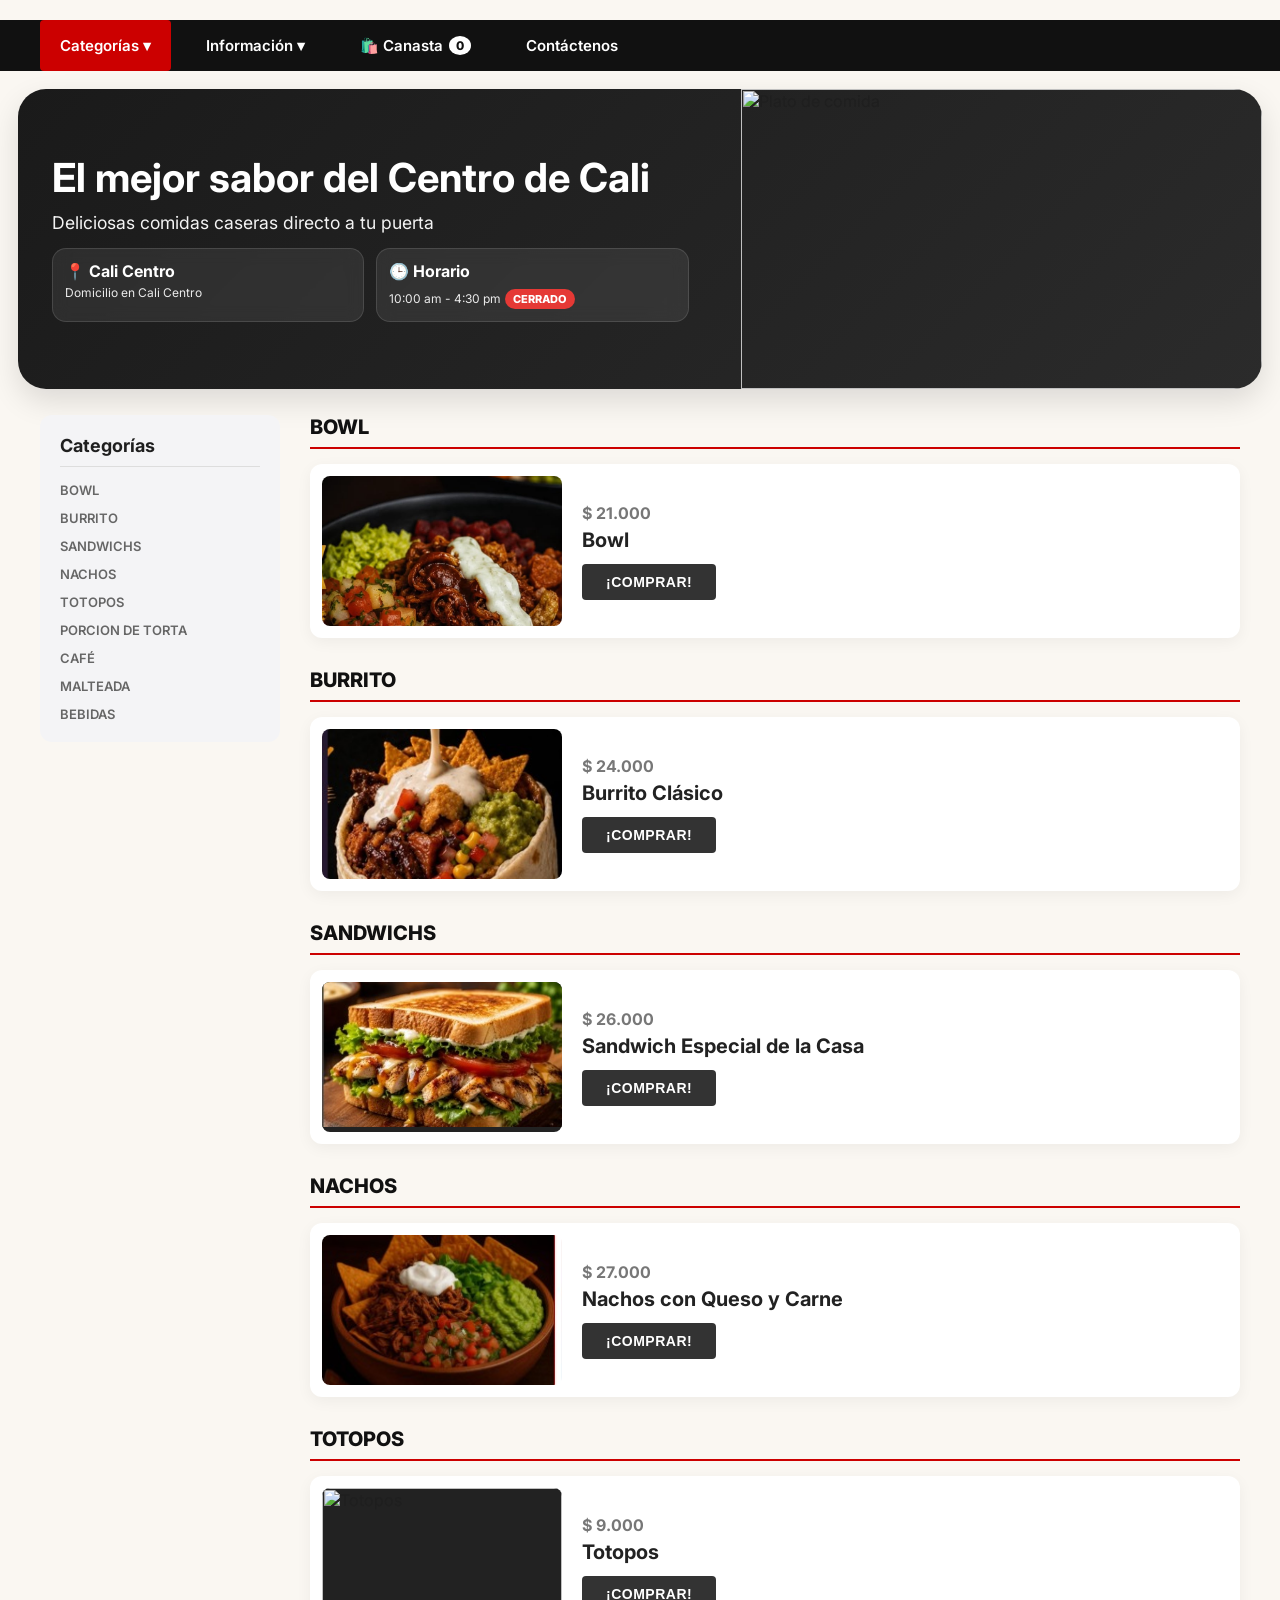
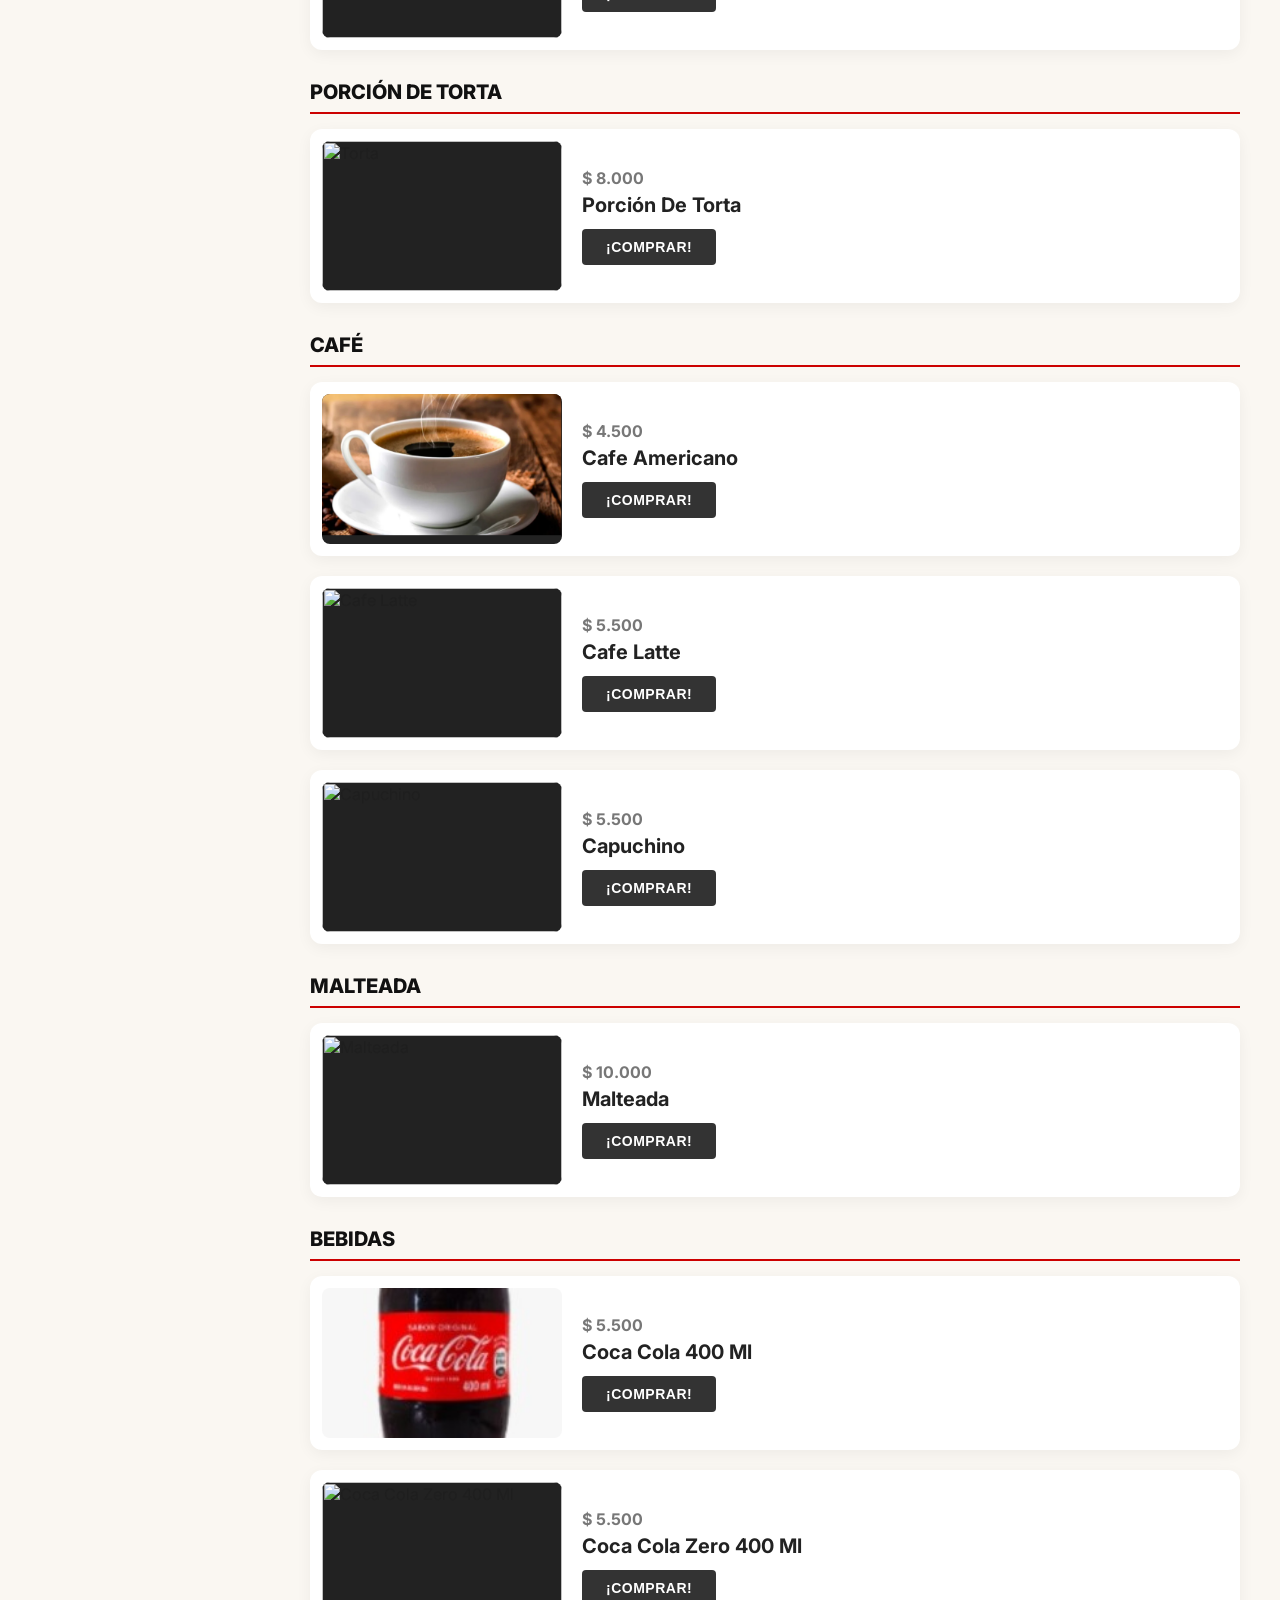
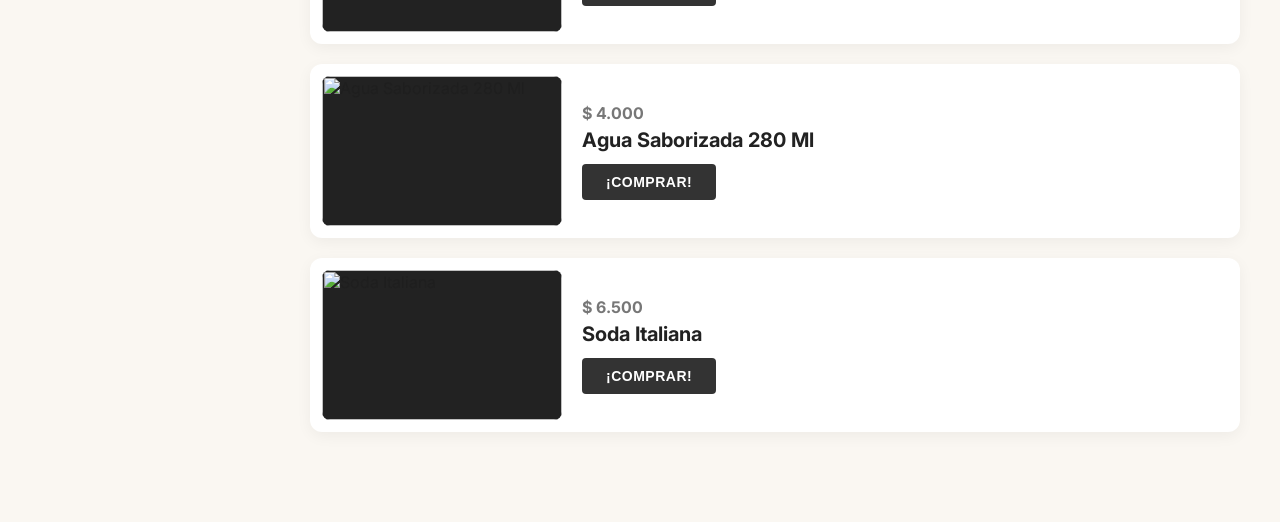
==== commit 72811803: "Update index.html" ====
--- a/index.html
+++ b/index.html
@@ -740,7 +740,7 @@
                 <div class="product-img"><img src="boulwd.jpg.jpeg" alt="Bowl"></div>
                 <div class="product-info">
                   <h4>$ 21.000</h4>
-                  <h3>Bowl Tradicional</h3>
+                  <h3>Bowl</h3>
                   <button class="btn-buy" onclick="openProductModal('Bowl Tradicional', 21000, 'bowl')">¡COMPRAR!</button>
                 </div>
               </div>
@@ -2861,6 +2861,47 @@
 
       // El mensaje de WhatsApp es texto plano (no HTML), por lo que no hay
       // riesgo de XSS aquí; igualmente usamos los valores ya recortados arriba.
+      //
+      // NOTA: item.details llega ya armado desde addToCart() como un único
+      // string con segmentos separados por " | " (ej: "Bases: ... | Proteína: ...
+      // | Toppings: ... | Salsa: ... | Comentarios: ..."). Esa lógica NO se toca.
+      // Aquí solo se "desarma" ese string para imprimir cada sección, mostrando
+      // las listas como un único párrafo con comas (igual a como se ve en la
+      // vista previa del carrito), en vez de una línea por cada ítem.
+      const LIST_LABELS = ['Bases', 'Toppings', 'Adición Proteína', 'Adición Toppings', 'Adición Salsas'];
+
+      function buildConfigLines(details) {
+        const out = [];
+        if (!details || details === 'Estándar') {
+          out.push('Estándar');
+          out.push('');
+          return out;
+        }
+
+        details.split(' | ').forEach(segment => {
+          const sep = segment.indexOf(': ');
+          if (sep === -1) return;
+          const label = segment.substring(0, sep);
+          const value = segment.substring(sep + 2);
+
+          if (label === 'Salsa' || label === 'Comentarios') {
+            // Formato de una sola línea: "Salsa: Salsa BBQ"
+            out.push(`${label}: ${value}`);
+            out.push('');
+          } else {
+            // Ej. "Bases", "Proteína", "Toppings", "Adición Proteína",
+            // "Adición Toppings", "Adición Salsas": el label va en su propia
+            // línea y el valor completo (con comas) va debajo, en un solo
+            // párrafo, tal como aparece en la canasta.
+            out.push(`${label}:`);
+            out.push(value);
+            out.push('');
+          }
+        });
+
+        return out;
+      }
+
       let lines = [];
       lines.push('¡Nuevo Pedido - Dominio & Coffee!');
       lines.push(`Nombre: ${nombre}`);
@@ -2869,7 +2910,9 @@
       lines.push(`Barrio: ${barrio}`);
       if (referencia) lines.push(`Referencia: ${referencia}`);
       lines.push(`Método de pago: ${pago}`);
+      lines.push('');
       lines.push('--- DETALLE DEL PEDIDO ---');
+      lines.push('');
 
       let subtotal = 0;
       cart.forEach((item, idx) => {
@@ -2877,18 +2920,19 @@
         subtotal += itemTotal;
 
         lines.push(`${idx + 1}. ${item.name}`);
-        if (item.details && item.details !== 'Estándar') {
-          lines.push(`   Configuración: ${item.details}`);
-        }
-        lines.push(`   Cantidad: ${item.quantity}`);
-        lines.push(`   Precio unit.: $${item.price.toLocaleString()}`);
-        lines.push(`   Subtotal: $${itemTotal.toLocaleString()}`);
+        lines.push('');
+        lines.push('Configuración:');
+        lines = lines.concat(buildConfigLines(item.details));
+
+        lines.push(`Cantidad: ${item.quantity}`);
+        lines.push(`Precio unit.: $${item.price.toLocaleString('es-CO')}`);
+        lines.push(`Subtotal: $${itemTotal.toLocaleString('es-CO')}`);
         lines.push('');
       });
 
-      lines.push(`Subtotal: $${subtotal.toLocaleString()}`);
+      lines.push(`Subtotal: $${subtotal.toLocaleString('es-CO')}`);
       if (observaciones) lines.push(`Observaciones: ${observaciones}`);
-      lines.push(`Total a pagar: $${subtotal.toLocaleString()}`);
+      lines.push(`Total a pagar: $${subtotal.toLocaleString('es-CO')}`);
 
       let mensaje = lines.join('\n');
 
@@ -2907,4 +2951,4 @@
     setInterval(updateStoreStatus, 60000);
   </script>
 </body>
-</html>+</html>
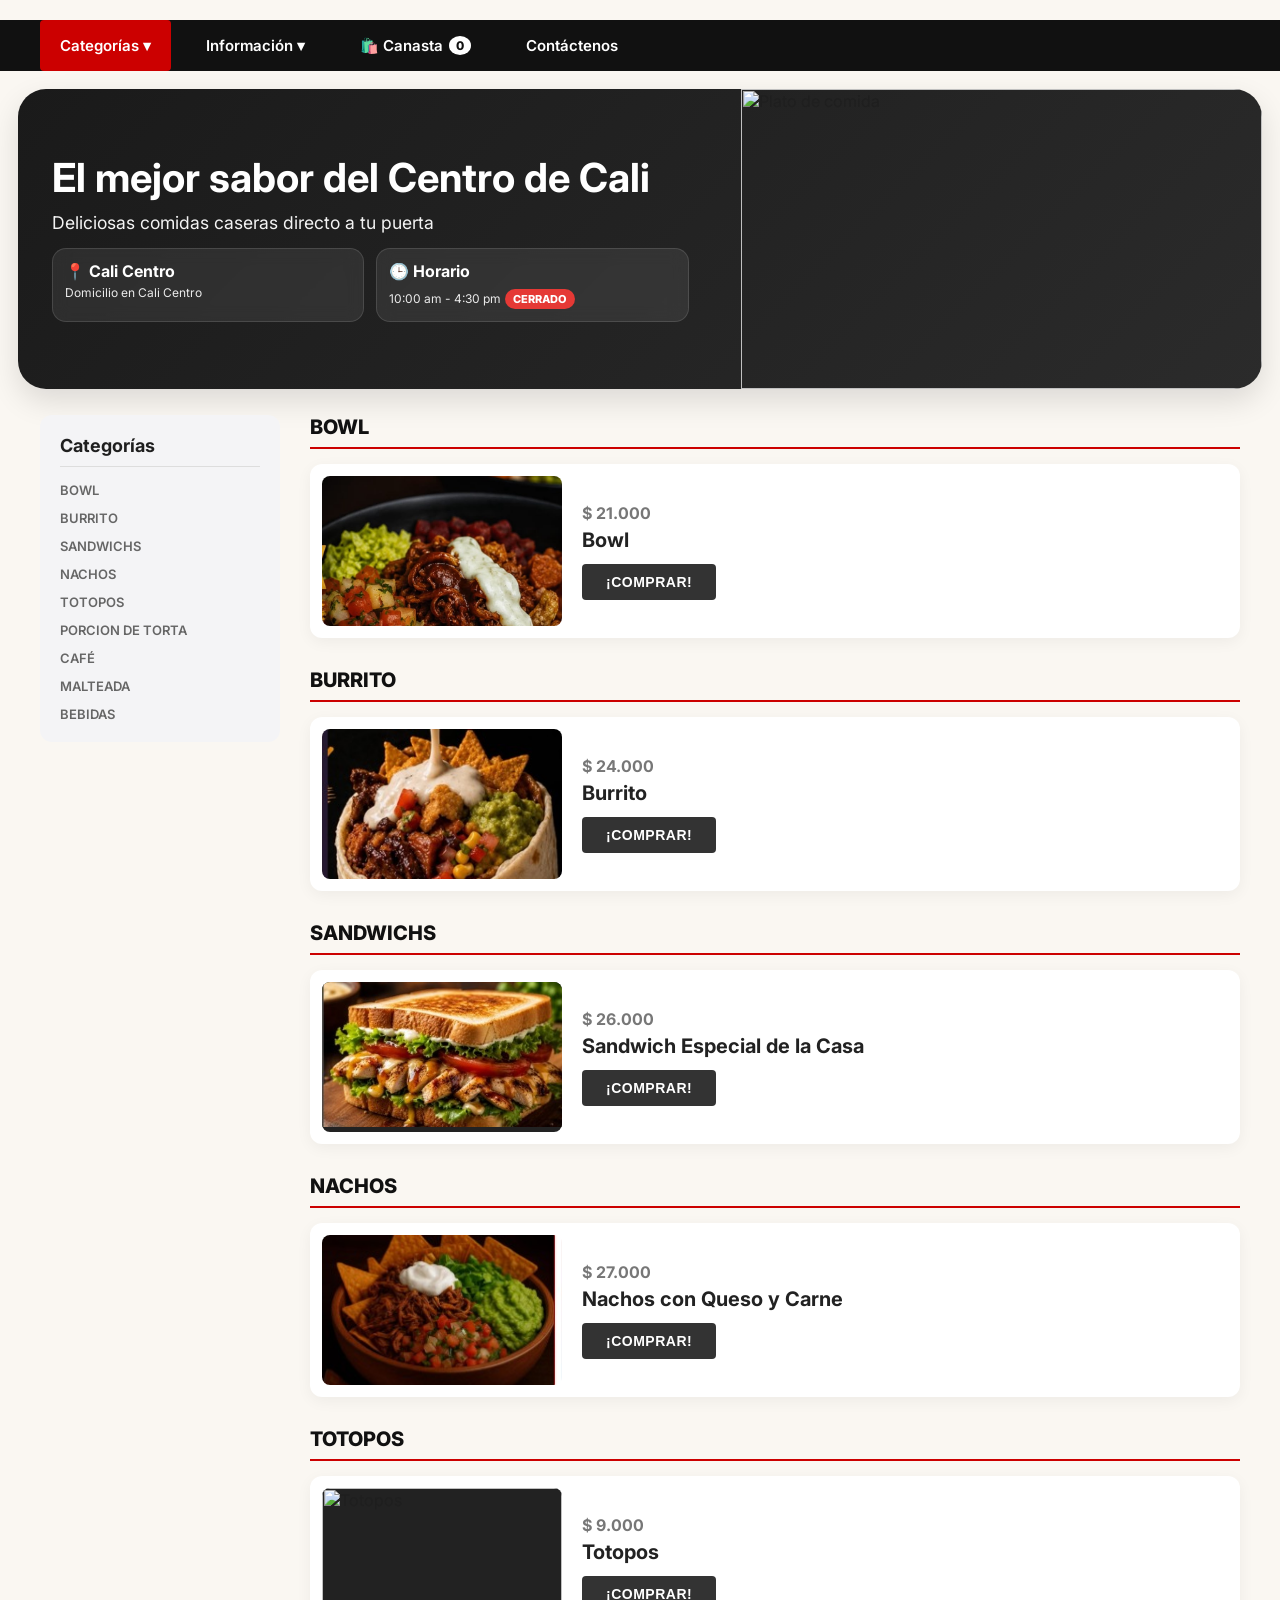
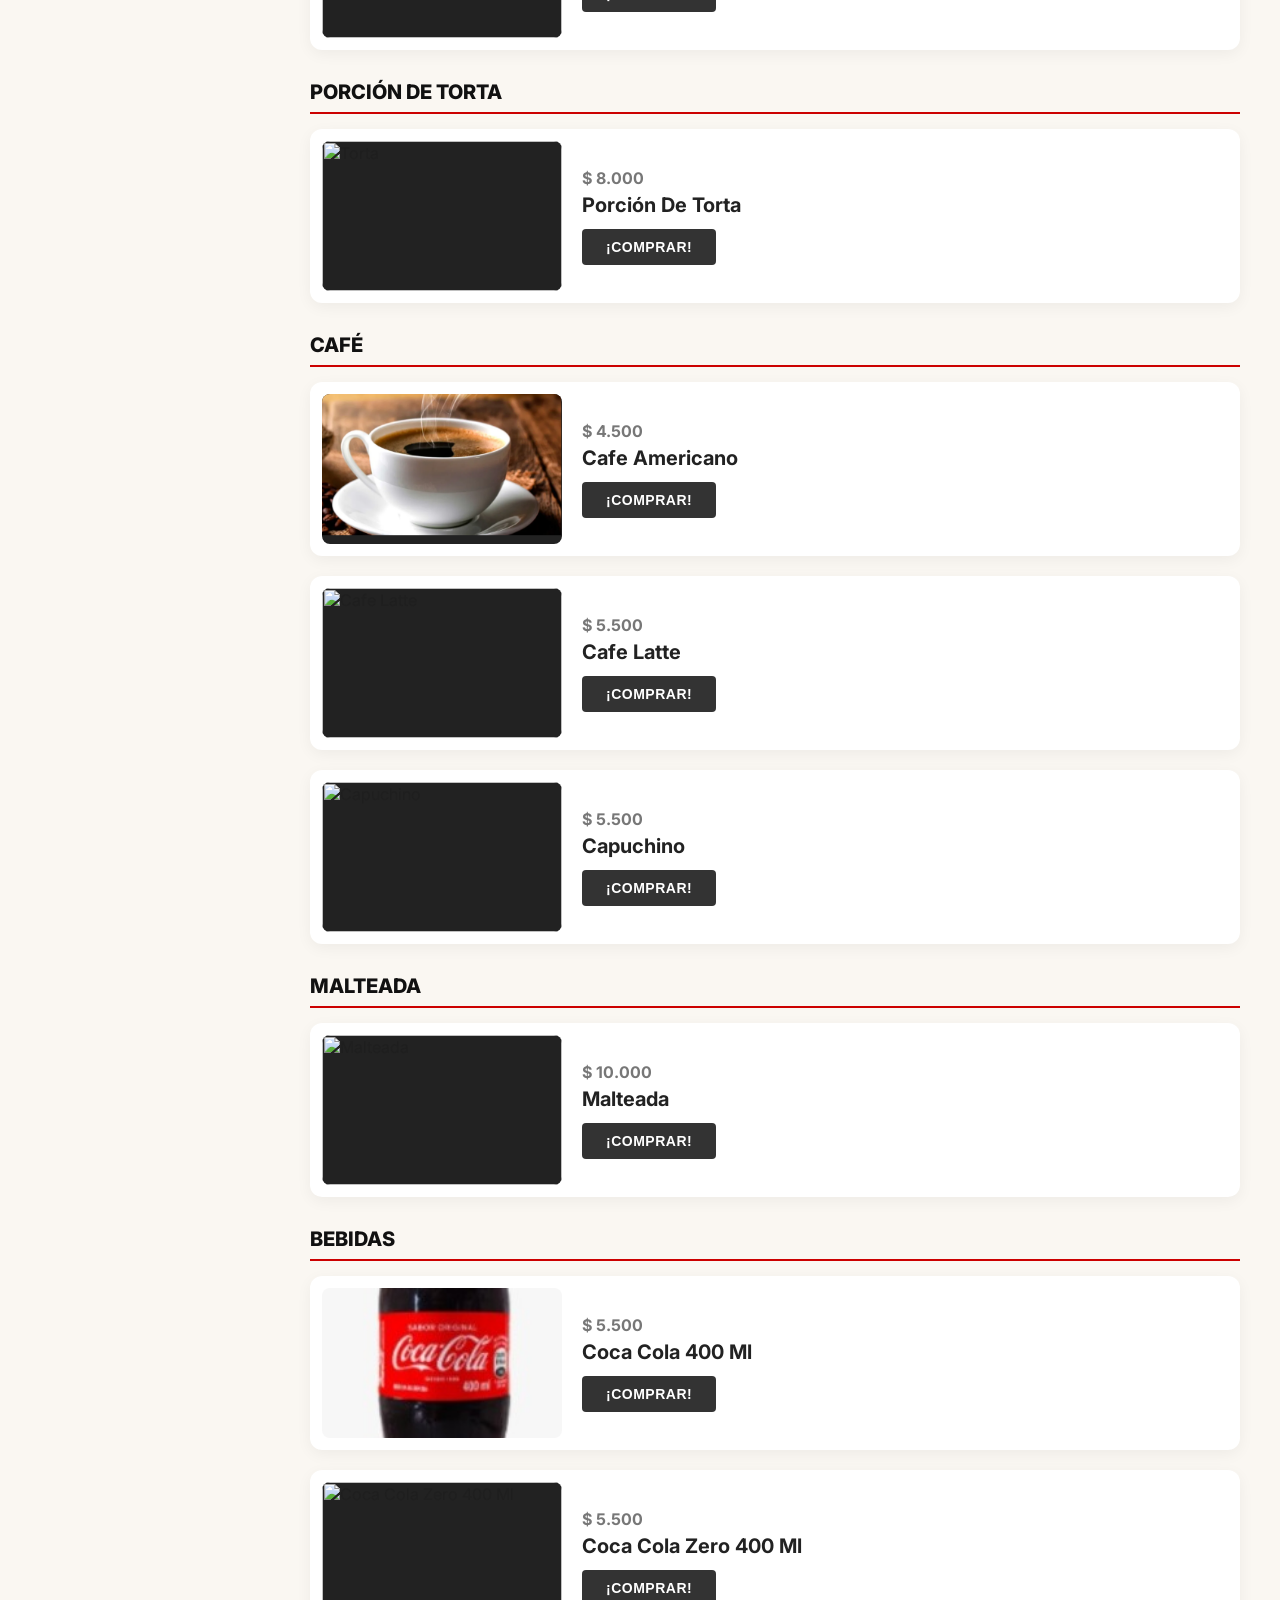
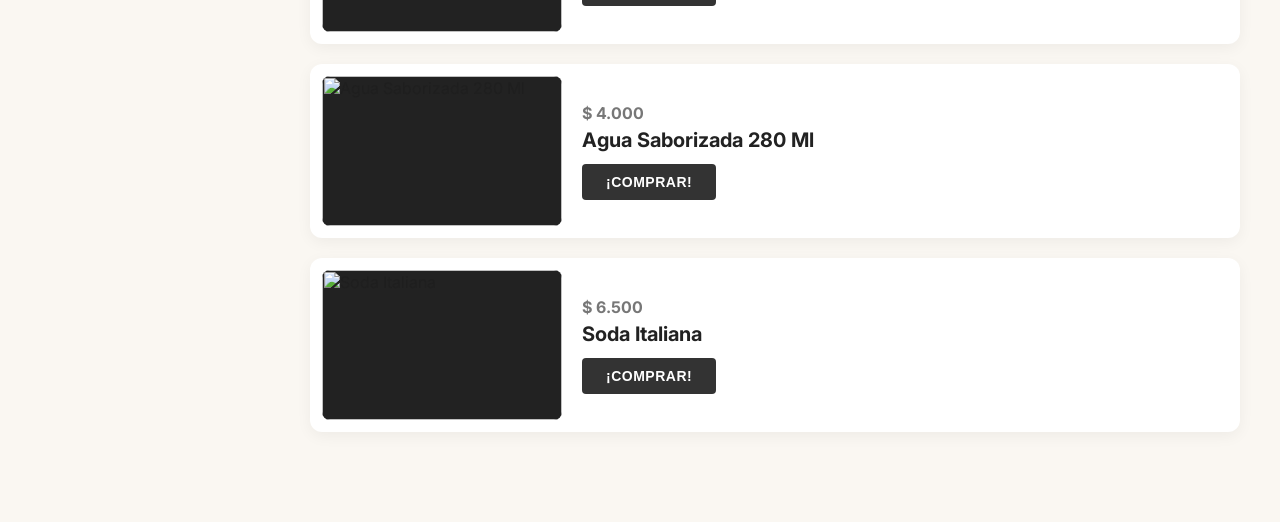
==== commit 37922ec5: "Add files via upload" ====
--- a/index.html
+++ b/index.html
@@ -11,665 +11,7 @@
   <link rel="preconnect" href="https://fonts.googleapis.com">
   <link rel="preconnect" href="https://fonts.gstatic.com" crossorigin>
   <link href="https://fonts.googleapis.com/css2?family=Inter:wght@400;500;600;700;800&display=swap" rel="stylesheet">
-  <style>
-    * {
-      box-sizing: border-box;
-      margin: 0;
-      padding: 0;
-    }
-
-    :root {
-      --orange: #ff7a00;
-      --red-accent: #cc0000;
-      --green-light: #b3d854;
-      --blue-selected: #e0f2fe; 
-      --border-blue: #38bdf8;
-      --dark: #111111;
-      --dark-btn: #333333;
-      --light: #f7f4ef;
-      --white: #ffffff;
-      --green: #23a455;
-      --red: #e53935;
-      --shadow: 0 12px 30px rgba(0, 0, 0, 0.12);
-    }
-
-    body {
-      font-family: 'Inter', sans-serif;
-      background: #faf7f2;
-      color: #1f1f1f;
-      padding-bottom: 90px;
-    }
-
-    a {
-      text-decoration: none;
-      color: inherit;
-    }
-
-    img {
-      width: 100%;
-      display: block;
-      object-fit: cover;
-    }
-
-    /* TOPBAR & MAIN NAV */
-    .topbar {
-      background: var(--dark);
-      color: var(--white);
-      display: flex;
-      justify-content: flex-start;
-      align-items: center;
-      padding: 0 40px;
-      position: sticky;
-      top: 0;
-      z-index: 50;
-      gap: 15px;
-    }
-
-    .brand-logo {
-      display: flex;
-      align-items: center;
-      margin-right: 10px;
-    }
-
-    .brand-logo img {
-      width: 42px;
-      height: 42px;
-      border-radius: 50%;
-      object-fit: cover;
-    }
-
-    .nav-item {
-      padding: 16px 20px;
-      color: var(--white);
-      font-weight: 600;
-      font-size: 15px;
-      cursor: pointer;
-      display: flex;
-      align-items: center;
-      gap: 6px;
-      transition: all 0.2s ease-in-out;
-      border-radius: 4px;
-      user-select: none;
-    }
-
-    .nav-item:hover {
-      background: rgba(255, 255, 255, 0.15);
-      transform: translateY(-2px);
-    }
-
-    .nav-item.active {
-      background: var(--red-accent);
-    }
-
-    .cart-badge {
-      background: var(--white);
-      color: var(--dark);
-      border-radius: 50%;
-      padding: 2px 7px;
-      font-size: 12px;
-      font-weight: 800;
-    }
-
-    /* HERO SECTION */
-    .hero {
-      padding: 18px 18px 0;
-    }
-
-    .hero-overlay {
-      display: grid;
-      grid-template-columns: 1.15fr 0.85fr;
-      gap: 18px;
-      background: linear-gradient(135deg, #1a1a1a, #2b2b2b);
-      border-radius: 28px;
-      overflow: hidden;
-      box-shadow: var(--shadow);
-      min-height: 300px;
-    }
-
-    .hero-text {
-      color: var(--white);
-      padding: 34px;
-      display: flex;
-      flex-direction: column;
-      justify-content: center;
-    }
-
-    .hero-text h2 {
-      font-size: 2.5rem;
-      line-height: 1.1;
-      margin-bottom: 12px;
-    }
-
-    .hero-text p {
-      font-size: 1.1rem;
-      opacity: 0.95;
-      margin-bottom: 15px;
-    }
-
-    .hero-info {
-      display: grid;
-      grid-template-columns: repeat(2, minmax(0, 1fr));
-      gap: 12px;
-    }
-
-    .info-box {
-      background: rgba(255, 255, 255, 0.08);
-      backdrop-filter: blur(8px);
-      border: 1px solid rgba(255, 255, 255, 0.12);
-      border-radius: 14px;
-      padding: 12px;
-    }
-
-    .info-box strong {
-      display: block;
-      margin-bottom: 4px;
-    }
-
-    .info-box span {
-      font-size: 12px;
-      opacity: 0.9;
-    }
-
-    .status-badge {
-      display: inline-block;
-      padding: 3px 8px;
-      border-radius: 12px;
-      font-weight: 800;
-      font-size: 11px;
-      text-transform: uppercase;
-      margin-top: 4px;
-    }
-
-    .status-open {
-      background: #28a745;
-      color: #fff;
-    }
-
-    .status-closed {
-      background: var(--red);
-      color: #fff;
-    }
-
-    .hero-image img {
-      height: 100%;
-    }
-
-    .container {
-      width: min(1200px, calc(100% - 36px));
-      margin: 26px auto 0;
-    }
-
-    /* CATALOGO */
-    .shop-layout {
-      display: grid;
-      grid-template-columns: 240px 1fr;
-      gap: 30px;
-      margin-top: 20px;
-    }
-
-    .categories-sidebar {
-      background: #f4f4f6;
-      border-radius: 12px;
-      padding: 20px;
-      height: fit-content;
-      position: sticky;
-      top: 80px;
-    }
-
-    .categories-sidebar h3 {
-      font-size: 18px;
-      margin-bottom: 15px;
-      border-bottom: 1px solid #ddd;
-      padding-bottom: 10px;
-    }
-
-    .categories-list {
-      list-style: none;
-      display: flex;
-      flex-direction: column;
-      gap: 12px;
-    }
-
-    .categories-list li {
-      font-size: 13px;
-      font-weight: 600;
-      color: #666;
-      cursor: pointer;
-      text-transform: uppercase;
-      transition: color 0.2s;
-    }
-
-    .categories-list li:hover {
-      color: var(--dark);
-    }
-
-    .products-list {
-      display: flex;
-      flex-direction: column;
-      gap: 30px;
-    }
-
-    .category-section-title {
-      font-size: 20px;
-      font-weight: 800;
-      color: var(--dark);
-      border-bottom: 2px solid var(--red-accent);
-      padding-bottom: 8px;
-      margin-bottom: 15px;
-      text-transform: uppercase;
-    }
-
-    .category-grid {
-      display: flex;
-      flex-direction: column;
-      gap: 20px;
-    }
-
-    .product-card {
-      display: grid;
-      grid-template-columns: 240px 1fr;
-      gap: 20px;
-      align-items: center;
-      background: var(--white);
-      border-radius: 12px;
-      padding: 12px;
-      box-shadow: 0 4px 15px rgba(0,0,0,0.05);
-    }
-
-    .product-img {
-      height: 150px;
-      border-radius: 8px;
-      overflow: hidden;
-      background: #222;
-    }
-
-    .product-info h4 {
-      font-size: 16px;
-      color: #777;
-      margin-bottom: 5px;
-      font-weight: 700;
-    }
-
-    .product-info h3 {
-      font-size: 20px;
-      font-weight: 700;
-      margin-bottom: 12px;
-      color: #222;
-    }
-
-    .btn-buy {
-      background: var(--dark-btn);
-      color: var(--white);
-      border: none;
-      padding: 10px 24px;
-      font-weight: 700;
-      font-size: 14px;
-      border-radius: 4px;
-      cursor: pointer;
-      text-transform: uppercase;
-      letter-spacing: 0.5px;
-      transition: transform 0.2s, background 0.2s;
-    }
-
-    .btn-buy:hover {
-      background: #000;
-      transform: translateY(-2px);
-    }
-
-    /* MODAL DE CONFIGURACIÓN */
-    .modal-overlay {
-      display: none;
-      position: fixed;
-      top: 0;
-      left: 0;
-      width: 100vw;
-      height: 100vh;
-      background: rgba(0,0,0,0.6);
-      z-index: 999;
-      justify-content: center;
-      align-items: center;
-    }
-
-    .modal-overlay.active {
-      display: flex;
-    }
-
-    .modal-content {
-      background: var(--white);
-      width: 90%;
-      max-width: 650px;
-      max-height: 85vh;
-      overflow-y: auto;
-      border-radius: 16px;
-      padding: 24px;
-      box-shadow: var(--shadow);
-      position: relative;
-    }
-
-    .modal-close-btn {
-      position: absolute;
-      top: 15px;
-      right: 20px;
-      background: transparent;
-      border: none;
-      font-size: 24px;
-      font-weight: bold;
-      cursor: pointer;
-      color: #666;
-    }
-
-    .modal-content h2 {
-      color: var(--red-accent);
-      font-size: 20px;
-      margin-bottom: 5px;
-    }
-
-    .modal-tagline {
-      font-size: 13px;
-      font-weight: 700;
-      color: #888;
-      text-transform: uppercase;
-      letter-spacing: 0.3px;
-      margin-bottom: 10px;
-    }
-
-    .modal-price-tag {
-      font-size: 18px;
-      font-weight: 800;
-      color: var(--dark);
-      margin-bottom: 15px;
-    }
-
-    .section-title {
-      font-size: 13px;
-      font-weight: 800;
-      margin: 18px 0 8px;
-      text-transform: uppercase;
-    }
-
-    .section-title span {
-      font-size: 12px;
-      color: #777;
-      font-weight: normal;
-      text-transform: none;
-    }
-
-    /* ESTILO DE OPCIONES */
-    .opt-box {
-      background: var(--green-light);
-      border: 1px solid transparent;
-      border-radius: 12px;
-      padding: 12px 16px;
-      margin-bottom: 8px;
-      display: flex;
-      justify-content: space-between;
-      align-items: center;
-      font-size: 13px;
-      font-weight: 700;
-      color: var(--red-accent);
-      text-transform: uppercase;
-      cursor: pointer;
-      transition: background 0.2s, border-color 0.2s;
-      user-select: none;
-    }
-
-    .opt-box.selected-blue {
-      background: var(--blue-selected) !important;
-      border-color: var(--border-blue) !important;
-    }
-
-    .opt-box .price-add {
-      margin-left: auto;
-      margin-right: 15px;
-      color: #222;
-      font-weight: 800;
-    }
-
-    /* CONTROLES NUMÉRICOS DE CANTIDAD (+ / -) */
-    .qty-controls {
-      display: flex;
-      align-items: center;
-      gap: 8px;
-      margin-left: auto;
-    }
-
-    .qty-btn {
-      background: var(--white);
-      border: 1px solid #ccc;
-      color: var(--red-accent);
-      width: 26px;
-      height: 26px;
-      border-radius: 50%;
-      font-weight: bold;
-      cursor: pointer;
-      display: flex;
-      align-items: center;
-      justify-content: center;
-      transition: background 0.2s;
-    }
-
-    .qty-btn:hover {
-      background: #eee;
-    }
-
-    .qty-value {
-      font-size: 14px;
-      font-weight: 800;
-      color: var(--dark);
-      min-width: 16px;
-      text-align: center;
-    }
-
-    .modal-footer-action {
-      display: flex;
-      align-items: center;
-      justify-content: space-between;
-      margin-top: 20px;
-      padding-top: 15px;
-      border-top: 1px solid #eee;
-    }
-
-    .item-total-price {
-      font-size: 18px;
-      font-weight: 800;
-      color: var(--dark);
-    }
-
-    .btn-add-cart {
-      background: var(--dark-btn);
-      color: var(--white);
-      padding: 12px 20px;
-      border: none;
-      border-radius: 6px;
-      font-weight: 700;
-      cursor: pointer;
-      display: flex;
-      align-items: center;
-      gap: 8px;
-    }
-
-    .btn-add-cart:hover {
-      background: #000;
-    }
-
-    /* CARRITO / CANASTA */
-    .cart-section {
-      display: none;
-      margin-top: 20px;
-    }
-
-    .cart-section.active {
-      display: block;
-    }
-
-    .cart-table {
-      width: 100%;
-      border-collapse: collapse;
-      margin-bottom: 25px;
-      background: var(--white);
-      box-shadow: 0 4px 15px rgba(0,0,0,0.05);
-      border-radius: 8px;
-      overflow: hidden;
-    }
-
-    .cart-table th {
-      background: var(--red-accent);
-      color: var(--white);
-      text-transform: uppercase;
-      font-size: 13px;
-      padding: 12px;
-      text-align: center;
-    }
-
-    .cart-table td {
-      padding: 15px;
-      border-bottom: 1px solid #eee;
-      text-align: center;
-      vertical-align: middle;
-      font-size: 14px;
-    }
-
-    .cart-summary {
-      display: flex;
-      flex-direction: column;
-      align-items: flex-end;
-      gap: 12px;
-      margin-top: 20px;
-    }
-
-    .subtotal-text {
-      font-size: 18px;
-      font-weight: 800;
-    }
-
-    .btn-action-cart {
-      background: var(--dark-btn);
-      color: var(--white);
-      padding: 12px 24px;
-      border: none;
-      border-radius: 4px;
-      font-weight: 700;
-      cursor: pointer;
-      width: 240px;
-      text-align: center;
-      text-transform: uppercase;
-      transition: background 0.2s;
-    }
-
-    .btn-action-cart:hover {
-      background: #000;
-    }
-
-    /* FORMULARIO DE CHECKOUT */
-    .checkout-section {
-      display: none;
-      margin-top: 20px;
-      background: var(--white);
-      border-radius: 20px;
-      padding: 30px;
-      box-shadow: var(--shadow);
-    }
-
-    .checkout-section.active {
-      display: block;
-    }
-
-    .checkout-section h2 {
-      font-size: 24px;
-      font-weight: 800;
-      margin-bottom: 15px;
-    }
-
-    .form-alert-notice {
-      background: #fdf6e2;
-      border: 1px solid #f2e3b6;
-      color: #856404;
-      padding: 12px 16px;
-      border-radius: 12px;
-      font-weight: 600;
-      font-size: 13px;
-      margin-bottom: 20px;
-    }
-
-    .form-error-notice {
-      background: #fdecea;
-      border: 1px solid #f5c6cb;
-      color: #b02a2a;
-      padding: 10px 14px;
-      border-radius: 10px;
-      font-weight: 600;
-      font-size: 13px;
-      margin-bottom: 14px;
-      display: none;
-    }
-
-    .grid-form {
-      display: grid;
-      grid-template-columns: repeat(2, 1fr);
-      gap: 16px;
-    }
-
-    .field {
-      display: flex;
-      flex-direction: column;
-      gap: 8px;
-    }
-
-    .field.full {
-      grid-column: 1 / -1;
-    }
-
-    label {
-      font-weight: 700;
-      font-size: 13px;
-    }
-
-    input, select, textarea {
-      width: 100%;
-      padding: 14px 16px;
-      border-radius: 12px;
-      border: 1px solid #eee;
-      background: #fafafa;
-      font-family: inherit;
-      font-size: 14px;
-      outline: none;
-    }
-
-    input:focus, select:focus, textarea:focus {
-      border-color: var(--orange);
-      background: #fff;
-    }
-
-    .submit-btn {
-      margin-top: 20px;
-      width: 100%;
-      background: var(--orange);
-      color: var(--white);
-      padding: 16px;
-      font-size: 16px;
-      font-weight: 800;
-      border: none;
-      border-radius: 12px;
-      cursor: pointer;
-    }
-
-    .submit-btn:hover {
-      background: #e66e00;
-    }
-
-    .submit-btn:disabled {
-      opacity: 0.6;
-      cursor: not-allowed;
-    }
-
-    @media (max-width: 768px) {
-      .hero-overlay { grid-template-columns: 1fr; }
-      .shop-layout { grid-template-columns: 1fr; }
-      .product-card { grid-template-columns: 1fr; }
-      .grid-form { grid-template-columns: 1fr; }
-      .categories-sidebar { position: static; }
-    }
-  </style>
+  <link rel="stylesheet" href="style.css">
 </head>
 <body>
 
@@ -741,7 +83,7 @@
                 <div class="product-info">
                   <h4>$ 21.000</h4>
                   <h3>Bowl</h3>
-                  <button class="btn-buy" onclick="openProductModal('Bowl Tradicional', 21000, 'bowl')">¡COMPRAR!</button>
+                  <button class="btn-buy" onclick="openProductModal('Bowl', 21000, 'bowl')">¡COMPRAR!</button>
                 </div>
               </div>
             </div>
@@ -755,8 +97,8 @@
                 <div class="product-img"><img src="burrito.jpg.jpeg" alt="Burrito"></div>
                 <div class="product-info">
                   <h4>$ 24.000</h4>
-                  <h3>Burrito Clásico</h3>
-                  <button class="btn-buy" onclick="openProductModal('Burrito Clásico', 24000, 'food')">¡COMPRAR!</button>
+                  <h3>Burrito</h3>
+                  <button class="btn-buy" onclick="openProductModal('Burrito', 24000, 'burrito')">¡COMPRAR!</button>
                 </div>
               </div>
             </div>
@@ -1769,1186 +1111,6 @@
     </div>
   </div>
 
-  <script>
-    'use strict';
-
-    /* =====================================================================
-       SEGURIDAD: utilidades de saneamiento
-       - escapeHtml(): evita XSS al insertar texto proveniente del usuario
-         (comentarios, nombre, dirección, etc.) dentro de innerHTML.
-       - clampText(): recorta longitud como defensa adicional en JS,
-         más allá del maxlength del HTML (que puede ser evadido por consola).
-    ===================================================================== */
-    function escapeHtml(str) {
-      if (str === null || str === undefined) return '';
-      const div = document.createElement('div');
-      div.textContent = String(str);
-      return div.innerHTML;
-    }
-
-    function clampText(str, maxLen) {
-      if (!str) return '';
-      return String(str).slice(0, maxLen);
-    }
-
-    // SEGURIDAD: abrir enlaces externos sin exponer `window.opener`
-    // (mitiga "reverse tabnabbing")
-    function openExternalLink(url) {
-      const win = window.open(url, '_blank', 'noopener,noreferrer');
-      if (win) win.opener = null;
-    }
-
-    let cart = [];
-    let currentProduct = null;
-
-    // Etiquetas del modal por tipo de producto
-    const comboInfo = {
-      sandwich: 'Arma tu sándwich en 3 pasos',
-      nachos: 'Arma tus nachos en 3 pasos',
-      totopos: 'Arma tus totopos en 1 paso',
-      bowl: 'Arma tu bowl en 4 pasos',
-      malteada: 'Elige tu malteada',
-      torta: 'Elige tu porción de torta',
-      sodaitaliana: 'Elige el sabor de tu soda italiana',
-      simple: ''
-    };
-
-    // Variables de configuración del Bowl
-    let baseQuantities = { arroz: 0, lechugas: 0, dia: 0 };
-    let selectedProtein = null;
-    let addProtQuantities = { carne: 0, cerdo: 0, costilla: 0, tenders: 0, chorizo: 0 };
-    let selectedTops = {}; // hasta 7
-    let addTopQuantities = { chicharron: 0, chorizo: 0, maduro: 0, maicitos: 0, guacamole: 0, pico: 0, doritox: 0, sour: 0, cebolla: 0, queso: 0, pepino: 0, jalapenos: 0 };
-    let selectedSalsaBase = null;
-    let addSalsaQuantities = { tatemada: 0, ajo: 0, bbq: 0 };
-
-    // Variables de configuración del Sandwich
-    let sandwichSelectedProtein = null;
-    let sandwichToppingQuantities = { lechuga: 0, tomate: 0, cebolla: 0, cebollaencurtida: 0, jalapeno: 0, chicharron: 0, doritox: 0, maizcito: 0 };
-    let sandwichSelectedSalsa = null;
-    let sandwichProductQty = 1;
-
-    // Variables de configuración de Totopos
-    let totoposQuantities = { guacamole: 0, jalapenos: 0, picodegallo: 0, ajo: 0, tatemada: 0, sourcream: 0 };
-
-    // Variables de configuración de Malteada
-    let malteadaSelectedFlavor = null;
-    let malteadaToppingQuantities = { chantilly: 0, galletablanca: 0, galletaoreo: 0 };
-    let malteadaSelectedSalsa = null;
-
-    // Variables de configuración de Porción de Torta
-    let tortaSelections = { cakeA: null, toppingA: null, cakeB: null, toppingB: null, salsa: null };
-
-    // Variables de configuración de Nachos
-    let nachosSelectedProtein = null;
-    let nachosSelectedTops = {};
-    let nachosSelectedSalsa = null;
-
-    // Variables de configuración de Soda Italiana
-    let sodaItalianaSelectedFlavor = null;
-    let sodaItalianaQty = 1;
-
-    // Variables de configuración de Productos Simples
-    let simpleProductQty = 1;
-    let simpleCategory = '';
-
-    // SEGURIDAD: límites de defensa en profundidad (evitan que alguien manipule
-    // la cantidad vía consola y genere pedidos absurdos/DoS visual en WhatsApp)
-    const MAX_ITEM_QTY = 20;
-    const MAX_CART_ITEMS = 50;
-
-    // Configuración del horario de atención (formato 24h)
-    const STORE_OPEN_HOUR = 10;   // 10:00 am
-    const STORE_OPEN_MIN = 0;
-    const STORE_CLOSE_HOUR = 16;  // 4:30 pm
-    const STORE_CLOSE_MIN = 30;
-
-    function updateStoreStatus() {
-      const now = new Date();
-      const nowMinutes = now.getHours() * 60 + now.getMinutes();
-      const openMinutes = STORE_OPEN_HOUR * 60 + STORE_OPEN_MIN;
-      const closeMinutes = STORE_CLOSE_HOUR * 60 + STORE_CLOSE_MIN;
-
-      const isOpen = nowMinutes >= openMinutes && nowMinutes < closeMinutes;
-
-      const badge = document.getElementById('storeStatusBadge');
-      const alertNotice = document.getElementById('checkoutAlertNotice');
-
-      if (isOpen) {
-        badge.classList.remove('status-closed');
-        badge.classList.add('status-open');
-        badge.innerText = 'Abierto';
-        if (alertNotice) {
-          alertNotice.innerHTML = '✅ ¡Estamos <strong>abiertos</strong>! Tu pedido se preparará de inmediato tras confirmarlo por WhatsApp.';
-        }
-      } else {
-        badge.classList.remove('status-open');
-        badge.classList.add('status-closed');
-        badge.innerText = 'Cerrado';
-        if (alertNotice) {
-          alertNotice.innerHTML = '⚠️ Nota: Actualmente el indicador está en modo <strong>Cerrado</strong>, pero puedes enviar tu pedido con total normalidad a través de WhatsApp.';
-        }
-      }
-    }
-
-    function showSection(sectionID) {
-      document.getElementById('catalogSection').style.display = 'none';
-      document.getElementById('cartSection').classList.remove('active');
-      document.getElementById('checkoutSection').classList.remove('active');
-
-      if(sectionID === 'catalog') {
-        document.getElementById('catalogSection').style.display = 'block';
-      } else if(sectionID === 'cart') {
-        document.getElementById('cartSection').classList.add('active');
-        renderCart();
-      } else if(sectionID === 'checkout') {
-        document.getElementById('checkoutSection').classList.add('active');
-      }
-      window.scrollTo(0, 0);
-    }
-
-    function scrollToCategory(catId) {
-      const el = document.getElementById(catId);
-      if (el) {
-        el.scrollIntoView({ behavior: 'smooth', block: 'start' });
-      }
-    }
-
-    function openProductModal(name, price, type, category) {
-      currentProduct = { name, basePrice: price, type };
-      document.getElementById('modalProductName').innerText = name;
-      document.getElementById('modalTagline').innerText = comboInfo[type] || '';
-      document.getElementById('modalBasePrice').innerText = '$ ' + price.toLocaleString();
-
-      // Resetear selecciones del Bowl
-      baseQuantities = { arroz: 0, lechugas: 0, dia: 0 };
-      selectedProtein = null;
-      addProtQuantities = { carne: 0, cerdo: 0, costilla: 0, tenders: 0, chorizo: 0 };
-      selectedTops = {};
-      addTopQuantities = { chicharron: 0, chorizo: 0, maduro: 0, maicitos: 0, guacamole: 0, pico: 0, doritox: 0, sour: 0, cebolla: 0, queso: 0, pepino: 0, jalapenos: 0 };
-      selectedSalsaBase = null;
-      addSalsaQuantities = { tatemada: 0, ajo: 0, bbq: 0 };
-      document.getElementById('bowlComentarios').value = '';
-      document.getElementById('toppingsCounterText').innerText = '(Elige 7 · 0 / 7)';
-
-      // Resetear selecciones del Sandwich
-      sandwichSelectedProtein = null;
-      sandwichToppingQuantities = { lechuga: 0, tomate: 0, cebolla: 0, cebollaencurtida: 0, jalapeno: 0, chicharron: 0, doritox: 0, maizcito: 0 };
-      sandwichSelectedSalsa = null;
-      sandwichProductQty = 1;
-      document.getElementById('sandwichComentarios').value = '';
-      document.getElementById('swToppingsCounterText').innerText = '(Elige 3 · 0 / 3)';
-
-      // Resetear selecciones de Totopos
-      totoposQuantities = { guacamole: 0, jalapenos: 0, picodegallo: 0, ajo: 0, tatemada: 0, sourcream: 0 };
-      document.getElementById('totoposComentarios').value = '';
-      document.getElementById('totoposCounterText').innerText = '(Elige 2 · 0 / 2)';
-
-      // Resetear selecciones de Malteada
-      malteadaSelectedFlavor = null;
-      malteadaToppingQuantities = { chantilly: 0, galletablanca: 0, galletaoreo: 0 };
-      malteadaSelectedSalsa = null;
-      document.getElementById('malteadaComentarios').value = '';
-
-      // Resetear selecciones de Porción de Torta
-      tortaSelections = { cakeA: null, toppingA: null, cakeB: null, toppingB: null, salsa: null };
-      document.getElementById('tortaComentarios').value = '';
-
-      // Resetear selecciones de Nachos
-      nachosSelectedProtein = null;
-      nachosSelectedTops = {};
-      nachosSelectedSalsa = null;
-      document.getElementById('nachosComentarios').value = '';
-      document.getElementById('nachosToppingsCounterText').innerText = '(Elige 7 · 0 / 7)';
-
-      // Resetear selecciones de Soda Italiana
-      sodaItalianaSelectedFlavor = null;
-      sodaItalianaQty = 1;
-      document.getElementById('sodaItalianaComentarios').value = '';
-      document.getElementById('sodaItalianaQty').innerText = '1';
-
-      // Resetear selecciones de Productos Simples
-      simpleProductQty = 1;
-      simpleCategory = category || '';
-      document.getElementById('simpleComentarios').value = '';
-      document.getElementById('simpleProductQty').innerText = '1';
-      document.getElementById('simpleCategoryLabel').innerText = simpleCategory;
-
-      // Actualizar UI del modal
-      document.querySelectorAll('.qty-value').forEach(el => el.innerText = '0');
-      document.querySelectorAll('.opt-box').forEach(el => el.classList.remove('selected-blue'));
-      document.getElementById('sandwichProductQty').innerText = '1';
-      document.getElementById('simpleProductQty').innerText = '1';
-      document.getElementById('sodaItalianaQty').innerText = '1';
-
-      // Mostrar u ocultar personalizaciones según el tipo
-      document.getElementById('bowlCustomizationContainer').style.display = 'none';
-      document.getElementById('sandwichCustomizationContainer').style.display = 'none';
-      document.getElementById('totoposCustomizationContainer').style.display = 'none';
-      document.getElementById('malteadaCustomizationContainer').style.display = 'none';
-      document.getElementById('tortaCustomizationContainer').style.display = 'none';
-      document.getElementById('nachosCustomizationContainer').style.display = 'none';
-      document.getElementById('sodaItalianaCustomizationContainer').style.display = 'none';
-      document.getElementById('simpleCustomizationContainer').style.display = 'none';
-
-      if (type === 'sandwich') {
-        document.getElementById('sandwichCustomizationContainer').style.display = 'block';
-      } else if (type === 'totopos') {
-        document.getElementById('totoposCustomizationContainer').style.display = 'block';
-      } else if (type === 'malteada') {
-        document.getElementById('malteadaCustomizationContainer').style.display = 'block';
-      } else if (type === 'torta') {
-        document.getElementById('tortaCustomizationContainer').style.display = 'block';
-      } else if (type === 'nachos') {
-        document.getElementById('nachosCustomizationContainer').style.display = 'block';
-      } else if (type === 'sodaitaliana') {
-        document.getElementById('sodaItalianaCustomizationContainer').style.display = 'block';
-      } else if (type === 'simple') {
-        document.getElementById('simpleCustomizationContainer').style.display = 'block';
-      } else {
-        document.getElementById('bowlCustomizationContainer').style.display = 'block';
-      }
-
-      document.getElementById('productModal').classList.add('active');
-      calculateModalTotal();
-    }
-
-    function closeProductModal() {
-      document.getElementById('productModal').classList.remove('active');
-    }
-
-    // 1. Lógica de Bases (Máximo 3 porciones en total, 0-2 por ítem)
-    function changeBaseQty(key, delta) {
-      let currentVal = baseQuantities[key];
-      let newVal = currentVal + delta;
-
-      if (newVal < 0) newVal = 0;
-      if (newVal > 2) newVal = 2;
-
-      let totalOthers = Object.keys(baseQuantities).reduce((sum, k) => k === key ? sum : sum + baseQuantities[k], 0);
-      
-      if (totalOthers + newVal > 3) {
-        alert('Solo puedes seleccionar un máximo de 3 porciones.');
-        return;
-      }
-
-      baseQuantities[key] = newVal;
-      document.getElementById('qty_base_' + key).innerText = newVal;
-      
-      const box = document.getElementById('box_base_' + key);
-      if (newVal > 0) box.classList.add('selected-blue');
-      else box.classList.remove('selected-blue');
-
-      calculateModalTotal();
-    }
-
-    // 2. Lógica de Proteínas (Una única opción obligatoria)
-    function selectProtein(key, displayName, price) {
-      if (selectedProtein && selectedProtein.key === key) {
-        selectedProtein = null;
-        document.getElementById('box_prot_' + key).classList.remove('selected-blue');
-      } else {
-        if (selectedProtein) {
-          document.getElementById('box_prot_' + selectedProtein.key).classList.remove('selected-blue');
-        }
-        selectedProtein = { key, displayName, price };
-        document.getElementById('box_prot_' + key).classList.add('selected-blue');
-      }
-      calculateModalTotal();
-    }
-
-    // 3. Lógica de Adición de Proteína (Máximo 1)
-    function changeAddProtQty(key, delta) {
-      let currentVal = addProtQuantities[key];
-      let newVal = currentVal + delta;
-
-      if (newVal < 0) newVal = 0;
-      if (newVal > 1) {
-        alert('Solo puedes agregar un máximo de 1 unidad de esta proteína.');
-        return;
-      }
-
-      addProtQuantities[key] = newVal;
-      document.getElementById('qty_addprot_' + key).innerText = newVal;
-
-      const box = document.getElementById('box_addprot_' + key);
-      if (newVal > 0) box.classList.add('selected-blue');
-      else box.classList.remove('selected-blue');
-
-      calculateModalTotal();
-    }
-
-    // 4. Lógica de Toppings (Máximo 7 incluidos)
-    function toggleTop(key, displayName, price) {
-      const box = document.getElementById('box_top_' + key);
-      if (selectedTops[key]) {
-        delete selectedTops[key];
-        box.classList.remove('selected-blue');
-      } else {
-        const currentCount = Object.keys(selectedTops).length;
-        if (currentCount >= 7) {
-          alert('Solo puedes seleccionar un máximo de 7 toppings.');
-          return;
-        }
-        selectedTops[key] = { displayName, price };
-        box.classList.add('selected-blue');
-      }
-      
-      let count = Object.keys(selectedTops).length;
-      document.getElementById('toppingsCounterText').innerText = `(Elige 7 · ${count} / 7)`;
-      calculateModalTotal();
-    }
-
-    // 5. Lógica de Adición de Toppings (Máximo 1 unidad por cada topping, no pasar de 1)
-    function changeAddTopQty(key, delta) {
-      let currentVal = addTopQuantities[key];
-      let newVal = currentVal + delta;
-
-      if (newVal < 0) newVal = 0;
-      if (newVal > 1) {
-        alert('No se puede pasar de 1 al adicionar topping.');
-        return;
-      }
-
-      addTopQuantities[key] = newVal;
-      document.getElementById('qty_add_' + key).innerText = newVal;
-
-      const box = document.getElementById('box_add_' + key);
-      if (newVal > 0) box.classList.add('selected-blue');
-      else box.classList.remove('selected-blue');
-
-      calculateModalTotal();
-    }
-
-    // 6. Lógica de Salsa Base (Escoge 1)
-    function selectSalsaBase(key, displayName) {
-      if (selectedSalsaBase && selectedSalsaBase.key === key) {
-        selectedSalsaBase = null;
-        document.getElementById('box_salsabase_' + key).classList.remove('selected-blue');
-      } else {
-        if (selectedSalsaBase) {
-          document.getElementById('box_salsabase_' + selectedSalsaBase.key).classList.remove('selected-blue');
-        }
-        selectedSalsaBase = { key, displayName };
-        document.getElementById('box_salsabase_' + key).classList.add('selected-blue');
-      }
-      calculateModalTotal();
-    }
-
-    // 7. Lógica de Adición de Salsas (Máximo 1 por cada salsa)
-    function changeAddSalsaQty(key, delta) {
-      let currentVal = addSalsaQuantities[key];
-      let newVal = currentVal + delta;
-
-      if (newVal < 0) newVal = 0;
-      if (newVal > 1) {
-        alert('Solo puedes agregar un máximo de 1 unidad de esta salsa.');
-        return;
-      }
-
-      addSalsaQuantities[key] = newVal;
-      document.getElementById('qty_addsalsa_' + key).innerText = newVal;
-
-      const box = document.getElementById('box_addsalsa_' + key);
-      if (newVal > 0) box.classList.add('selected-blue');
-      else box.classList.remove('selected-blue');
-
-      calculateModalTotal();
-    }
-
-    // 8. Lógica de Proteína del Sandwich (Selección única, obligatoria)
-    function selectSandwichProtein(key, displayName, price) {
-      if (sandwichSelectedProtein && sandwichSelectedProtein.key === key) {
-        sandwichSelectedProtein = null;
-        document.getElementById('box_sw_prot_' + key).classList.remove('selected-blue');
-      } else {
-        if (sandwichSelectedProtein) {
-          document.getElementById('box_sw_prot_' + sandwichSelectedProtein.key).classList.remove('selected-blue');
-        }
-        sandwichSelectedProtein = { key, displayName, price };
-        document.getElementById('box_sw_prot_' + key).classList.add('selected-blue');
-      }
-      calculateModalTotal();
-    }
-
-    // 9. Lógica de Toppings del Sandwich (Máximo 3 en total, sin costo adicional)
-    function changeSandwichToppingQty(key, delta) {
-      let currentVal = sandwichToppingQuantities[key];
-      let newVal = currentVal + delta;
-
-      if (newVal < 0) newVal = 0;
-
-      let totalOthers = Object.keys(sandwichToppingQuantities).reduce((sum, k) => k === key ? sum : sum + sandwichToppingQuantities[k], 0);
-
-      if (totalOthers + newVal > 3) {
-        alert('Solo puedes seleccionar un máximo de 3 toppings.');
-        return;
-      }
-
-      sandwichToppingQuantities[key] = newVal;
-      document.getElementById('qty_sw_top_' + key).innerText = newVal;
-
-      const box = document.getElementById('box_sw_top_' + key);
-      if (newVal > 0) box.classList.add('selected-blue');
-      else box.classList.remove('selected-blue');
-
-      let total = Object.values(sandwichToppingQuantities).reduce((a, b) => a + b, 0);
-      document.getElementById('swToppingsCounterText').innerText = `(Elige 3 · ${total} / 3)`;
-
-      calculateModalTotal();
-    }
-
-    // 10. Lógica de Salsa del Sandwich (Selección única, obligatoria)
-    function selectSandwichSalsa(key, displayName) {
-      if (sandwichSelectedSalsa && sandwichSelectedSalsa.key === key) {
-        sandwichSelectedSalsa = null;
-        document.getElementById('box_sw_salsa_' + key).classList.remove('selected-blue');
-      } else {
-        if (sandwichSelectedSalsa) {
-          document.getElementById('box_sw_salsa_' + sandwichSelectedSalsa.key).classList.remove('selected-blue');
-        }
-        sandwichSelectedSalsa = { key, displayName };
-        document.getElementById('box_sw_salsa_' + key).classList.add('selected-blue');
-      }
-      calculateModalTotal();
-    }
-
-    // 11. Lógica de Cantidad del producto Sandwich (mínimo 1, máximo MAX_ITEM_QTY)
-    function changeSandwichProductQty(delta) {
-      let newVal = sandwichProductQty + delta;
-      if (newVal < 1) newVal = 1;
-      if (newVal > MAX_ITEM_QTY) newVal = MAX_ITEM_QTY;
-      sandwichProductQty = newVal;
-      document.getElementById('sandwichProductQty').innerText = newVal;
-      calculateModalTotal();
-    }
-
-    // 12. Lógica de Toppings de Totopos (Máximo 2 en total)
-    function changeTotoposQty(key, delta) {
-      let currentVal = totoposQuantities[key];
-      let newVal = currentVal + delta;
-
-      if (newVal < 0) newVal = 0;
-
-      let totalOthers = Object.keys(totoposQuantities).reduce((sum, k) => k === key ? sum : sum + totoposQuantities[k], 0);
-
-      if (totalOthers + newVal > 2) {
-        alert('Solo puedes seleccionar un máximo de 2 toppings en total.');
-        return;
-      }
-
-      totoposQuantities[key] = newVal;
-      document.getElementById('qty_totopos_' + key).innerText = newVal;
-
-      const box = document.getElementById('box_totopos_' + key);
-      if (newVal > 0) box.classList.add('selected-blue');
-      else box.classList.remove('selected-blue');
-
-      let total = Object.values(totoposQuantities).reduce((a, b) => a + b, 0);
-      document.getElementById('totoposCounterText').innerText = `(Elige 2 · ${total} / 2)`;
-
-      calculateModalTotal();
-    }
-
-    // 13. Lógica de Sabor de Malteada (Selección única, opcional, Máximo 1)
-    function selectMalteadaFlavor(key, displayName) {
-      if (malteadaSelectedFlavor && malteadaSelectedFlavor.key === key) {
-        malteadaSelectedFlavor = null;
-        document.getElementById('box_malteada_' + key).classList.remove('selected-blue');
-      } else {
-        if (malteadaSelectedFlavor) {
-          document.getElementById('box_malteada_' + malteadaSelectedFlavor.key).classList.remove('selected-blue');
-        }
-        malteadaSelectedFlavor = { key, displayName };
-        document.getElementById('box_malteada_' + key).classList.add('selected-blue');
-      }
-      calculateModalTotal();
-    }
-
-    // 13b. Lógica de Toppings de Malteada (Máximo 2 en total)
-    function changeMalteadaToppingQty(key, delta) {
-      let currentVal = malteadaToppingQuantities[key];
-      let newVal = currentVal + delta;
-
-      if (newVal < 0) newVal = 0;
-
-      let totalOthers = Object.keys(malteadaToppingQuantities).reduce((sum, k) => k === key ? sum : sum + malteadaToppingQuantities[k], 0);
-
-      if (totalOthers + newVal > 2) {
-        alert('Solo puedes seleccionar un máximo de 2 toppings en total.');
-        return;
-      }
-
-      malteadaToppingQuantities[key] = newVal;
-      document.getElementById('qty_malteadatop_' + key).innerText = newVal;
-
-      const box = document.getElementById('box_malteadatop_' + key);
-      if (newVal > 0) box.classList.add('selected-blue');
-      else box.classList.remove('selected-blue');
-
-      calculateModalTotal();
-    }
-
-    // 13c. Lógica de Salsa de Malteada (Selección única, opcional, Máximo 1)
-    function selectMalteadaSalsa(key, displayName) {
-      if (malteadaSelectedSalsa && malteadaSelectedSalsa.key === key) {
-        malteadaSelectedSalsa = null;
-        document.getElementById('box_malteadasalsa_' + key).classList.remove('selected-blue');
-      } else {
-        if (malteadaSelectedSalsa) {
-          document.getElementById('box_malteadasalsa_' + malteadaSelectedSalsa.key).classList.remove('selected-blue');
-        }
-        malteadaSelectedSalsa = { key, displayName };
-        document.getElementById('box_malteadasalsa_' + key).classList.add('selected-blue');
-      }
-      calculateModalTotal();
-    }
-
-    // 14. Lógica de Porción de Torta (selección única por grupo)
-    function selectTortaOption(group, key, displayName) {
-      const prev = tortaSelections[group];
-      if (prev && prev.key === key) {
-        tortaSelections[group] = null;
-        document.getElementById('box_torta_' + key).classList.remove('selected-blue');
-      } else {
-        if (prev) {
-          document.getElementById('box_torta_' + prev.key).classList.remove('selected-blue');
-        }
-        tortaSelections[group] = { key, displayName };
-        document.getElementById('box_torta_' + key).classList.add('selected-blue');
-      }
-      calculateModalTotal();
-    }
-
-    // 15. Lógica de Cantidad de Productos Simples (mínimo 1, máximo MAX_ITEM_QTY)
-    function changeSimpleProductQty(delta) {
-      let newVal = simpleProductQty + delta;
-      if (newVal < 1) newVal = 1;
-      if (newVal > MAX_ITEM_QTY) newVal = MAX_ITEM_QTY;
-      simpleProductQty = newVal;
-      document.getElementById('simpleProductQty').innerText = newVal;
-      calculateModalTotal();
-    }
-
-    // 16. Lógica de Proteína de Nachos (Paso 1, elige 1)
-    function selectNachosProtein(key, displayName, price) {
-      if (nachosSelectedProtein && nachosSelectedProtein.key === key) {
-        nachosSelectedProtein = null;
-        document.getElementById('box_nachosprot_' + key).classList.remove('selected-blue');
-      } else {
-        if (nachosSelectedProtein) {
-          document.getElementById('box_nachosprot_' + nachosSelectedProtein.key).classList.remove('selected-blue');
-        }
-        nachosSelectedProtein = { key, displayName, price };
-        document.getElementById('box_nachosprot_' + key).classList.add('selected-blue');
-      }
-      calculateModalTotal();
-    }
-
-    // 17. Lógica de Toppings de Nachos (Paso 2, elige 7)
-    function toggleNachosTop(key, displayName, price) {
-      const box = document.getElementById('box_nachostop_' + key);
-      if (nachosSelectedTops[key]) {
-        delete nachosSelectedTops[key];
-        box.classList.remove('selected-blue');
-      } else {
-        const currentCount = Object.keys(nachosSelectedTops).length;
-        if (currentCount >= 7) {
-          alert('Solo puedes seleccionar un máximo de 7 toppings.');
-          return;
-        }
-        nachosSelectedTops[key] = { displayName, price };
-        box.classList.add('selected-blue');
-      }
-
-      let count = Object.keys(nachosSelectedTops).length;
-      document.getElementById('nachosToppingsCounterText').innerText = `(Elige 7 · ${count} / 7)`;
-      calculateModalTotal();
-    }
-
-    // 18. Lógica de Salsa de Nachos (Paso 3, elige 1)
-    function selectNachosSalsa(key, displayName) {
-      if (nachosSelectedSalsa && nachosSelectedSalsa.key === key) {
-        nachosSelectedSalsa = null;
-        document.getElementById('box_nachossalsa_' + key).classList.remove('selected-blue');
-      } else {
-        if (nachosSelectedSalsa) {
-          document.getElementById('box_nachossalsa_' + nachosSelectedSalsa.key).classList.remove('selected-blue');
-        }
-        nachosSelectedSalsa = { key, displayName };
-        document.getElementById('box_nachossalsa_' + key).classList.add('selected-blue');
-      }
-      calculateModalTotal();
-    }
-
-    // 19. Lógica de Sabor de Soda Italiana (Selección única, obligatoria)
-    function selectSodaItalianaFlavor(key, displayName) {
-      if (sodaItalianaSelectedFlavor && sodaItalianaSelectedFlavor.key === key) {
-        sodaItalianaSelectedFlavor = null;
-        document.getElementById('box_sodait_' + key).classList.remove('selected-blue');
-      } else {
-        if (sodaItalianaSelectedFlavor) {
-          document.getElementById('box_sodait_' + sodaItalianaSelectedFlavor.key).classList.remove('selected-blue');
-        }
-        sodaItalianaSelectedFlavor = { key, displayName };
-        document.getElementById('box_sodait_' + key).classList.add('selected-blue');
-      }
-      calculateModalTotal();
-    }
-
-    // 20. Lógica de Cantidad de Soda Italiana (mínimo 1, máximo MAX_ITEM_QTY)
-    function changeSodaItalianaQty(delta) {
-      let newVal = sodaItalianaQty + delta;
-      if (newVal < 1) newVal = 1;
-      if (newVal > MAX_ITEM_QTY) newVal = MAX_ITEM_QTY;
-      sodaItalianaQty = newVal;
-      document.getElementById('sodaItalianaQty').innerText = newVal;
-      calculateModalTotal();
-    }
-
-    // Cálculo dinámico del precio total en el modal
-    function calculateModalTotal() {
-      // Cálculo específico para Totopos
-      if (currentProduct.type === 'totopos') {
-        let totoposTotal = currentProduct.basePrice;
-        document.getElementById('modalTotalPrice').innerText = '$ ' + totoposTotal.toLocaleString();
-        return totoposTotal;
-      }
-
-      // Cálculo específico para Malteada (precio base fijo, sin adiciones de costo)
-      if (currentProduct.type === 'malteada') {
-        document.getElementById('modalTotalPrice').innerText = '$ ' + currentProduct.basePrice.toLocaleString();
-        return currentProduct.basePrice;
-      }
-
-      // Cálculo específico para Porción de Torta (precio fijo, sin adiciones de costo)
-      if (currentProduct.type === 'torta') {
-        document.getElementById('modalTotalPrice').innerText = '$ ' + currentProduct.basePrice.toLocaleString();
-        return currentProduct.basePrice;
-      }
-
-      // Cálculo específico para Nachos (proteína + toppings con costo)
-      if (currentProduct.type === 'nachos') {
-        let nachosTotal = currentProduct.basePrice;
-        if (nachosSelectedProtein) nachosTotal += nachosSelectedProtein.price;
-        for (let k in nachosSelectedTops) {
-          nachosTotal += nachosSelectedTops[k].price;
-        }
-        document.getElementById('modalTotalPrice').innerText = '$ ' + nachosTotal.toLocaleString();
-        return nachosTotal;
-      }
-
-      // Cálculo específico para Sandwich (proteína) x cantidad
-      if (currentProduct.type === 'sandwich') {
-        let swTotal = currentProduct.basePrice;
-        if (sandwichSelectedProtein) swTotal += sandwichSelectedProtein.price;
-        swTotal = swTotal * sandwichProductQty;
-        document.getElementById('modalTotalPrice').innerText = '$ ' + swTotal.toLocaleString();
-        return swTotal;
-      }
-
-      // Cálculo específico para Soda Italiana (precio base x cantidad)
-      if (currentProduct.type === 'sodaitaliana') {
-        let sodaTotal = currentProduct.basePrice * sodaItalianaQty;
-        document.getElementById('modalTotalPrice').innerText = '$ ' + sodaTotal.toLocaleString();
-        return sodaTotal;
-      }
-
-      // Cálculo específico para Productos Simples (precio base x cantidad)
-      if (currentProduct.type === 'simple') {
-        let simpleTotal = currentProduct.basePrice * simpleProductQty;
-        document.getElementById('modalTotalPrice').innerText = '$ ' + simpleTotal.toLocaleString();
-        return simpleTotal;
-      }
-
-      let total = currentProduct.basePrice;
-
-      if (selectedProtein) total += selectedProtein.price;
-
-      // Costo de adición de proteína ($8.000 c/u)
-      let totalAddProtQty = Object.values(addProtQuantities).reduce((a, b) => a + b, 0);
-      total += totalAddProtQty * 8000;
-
-      // Costo de toppings incluidos (queso mozzarella +$2.000, resto sin costo)
-      for (let k in selectedTops) {
-        total += selectedTops[k].price;
-      }
-
-      // Costo de adición de toppings ($3.000 c/u)
-      let totalAddTopQty = Object.values(addTopQuantities).reduce((a, b) => a + b, 0);
-      total += totalAddTopQty * 3000;
-
-      // Costo de adición de salsas ($1.000 c/u)
-      let totalSalsasQty = Object.values(addSalsaQuantities).reduce((a, b) => a + b, 0);
-      total += totalSalsasQty * 1000;
-
-      document.getElementById('modalTotalPrice').innerText = '$ ' + total.toLocaleString();
-      return total;
-    }
-
-    // Agregar producto al carrito
-    function addToCart() {
-      // SEGURIDAD: evitar que la canasta crezca sin límite (protección básica anti-abuso)
-      if (cart.length >= MAX_CART_ITEMS) {
-        alert('Has alcanzado el máximo de productos por pedido. Finaliza tu orden o elimina algún ítem.');
-        return;
-      }
-
-      // Rama específica para Totopos
-      if (currentProduct.type === 'totopos') {
-        let salsaNames = { guacamole: 'Guacamole', jalapenos: 'Jalapeños', picodegallo: 'Pico De Gallo', ajo: 'Salsa De Ajo', tatemada: 'Salsa Tatemada', sourcream: 'Sour Cream' };
-        let details = [];
-        let parts = [];
-        for (let k in totoposQuantities) {
-          if (totoposQuantities[k] > 0) parts.push(`${salsaNames[k]} x${totoposQuantities[k]}`);
-        }
-        if (parts.length > 0) details.push(`Toppings: ${parts.join(', ')}`);
-
-        let comentarios = clampText(document.getElementById('totoposComentarios').value.trim(), 250);
-        if (comentarios) details.push(`Comentarios: ${comentarios}`);
-
-        let totoposPrice = currentProduct.basePrice;
-
-        cart.push({
-          name: currentProduct.name,
-          price: totoposPrice,
-          details: details.join(' | ') || 'Estándar',
-          quantity: 1
-        });
-
-        updateCartBadge();
-        closeProductModal();
-        showSection('cart');
-        return;
-      }
-
-      // Rama específica para Malteada
-      if (currentProduct.type === 'malteada') {
-        let details = [];
-
-        if (malteadaSelectedFlavor) details.push(`Sabor: ${malteadaSelectedFlavor.displayName}`);
-
-        let toppingNames = { chantilly: 'Chantilly', galletablanca: 'Galleta Triturada Blanca', galletaoreo: 'Galleta Triturada Oreo' };
-        let toppingParts = [];
-        for (let k in malteadaToppingQuantities) {
-          if (malteadaToppingQuantities[k] > 0) toppingParts.push(`${toppingNames[k]} x${malteadaToppingQuantities[k]}`);
-        }
-        if (toppingParts.length > 0) details.push(`Toppings: ${toppingParts.join(', ')}`);
-
-        if (malteadaSelectedSalsa) details.push(`Salsa: ${malteadaSelectedSalsa.displayName}`);
-
-        let comentarios = clampText(document.getElementById('malteadaComentarios').value.trim(), 250);
-        if (comentarios) details.push(`Comentarios: ${comentarios}`);
-
-        cart.push({
-          name: currentProduct.name,
-          price: currentProduct.basePrice,
-          details: details.join(' | ') || 'Estándar',
-          quantity: 1
-        });
-
-        updateCartBadge();
-        closeProductModal();
-        showSection('cart');
-        return;
-      }
-
-      // Rama específica para Porción de Torta
-      if (currentProduct.type === 'torta') {
-        let details = [];
-        for (let g in tortaSelections) {
-          if (tortaSelections[g]) details.push(tortaSelections[g].displayName);
-        }
-        let comentarios = clampText(document.getElementById('tortaComentarios').value.trim(), 250);
-        if (comentarios) details.push(`Comentarios: ${comentarios}`);
-
-        cart.push({
-          name: currentProduct.name,
-          price: currentProduct.basePrice,
-          details: details.join(' | ') || 'Estándar',
-          quantity: 1
-        });
-
-        updateCartBadge();
-        closeProductModal();
-        showSection('cart');
-        return;
-      }
-
-      // Rama específica para Nachos
-      if (currentProduct.type === 'nachos') {
-        let unitPrice = currentProduct.basePrice;
-        if (nachosSelectedProtein) unitPrice += nachosSelectedProtein.price;
-        let details = [];
-
-        if (nachosSelectedProtein) details.push(`Proteína: ${nachosSelectedProtein.displayName}`);
-
-        let topParts = [];
-        for (let k in nachosSelectedTops) {
-          topParts.push(nachosSelectedTops[k].displayName);
-        }
-        if (topParts.length > 0) details.push(`Toppings: ${topParts.join(', ')}`);
-
-        if (nachosSelectedSalsa) details.push(`Salsa: ${nachosSelectedSalsa.displayName}`);
-
-        let comentarios = clampText(document.getElementById('nachosComentarios').value.trim(), 250);
-        if (comentarios) details.push(`Comentarios: ${comentarios}`);
-
-        cart.push({
-          name: currentProduct.name,
-          price: unitPrice,
-          details: details.join(' | ') || 'Estándar',
-          quantity: 1
-        });
-
-        updateCartBadge();
-        closeProductModal();
-        showSection('cart');
-        return;
-      }
-
-      // Rama específica para Sandwich
-      if (currentProduct.type === 'sandwich') {
-        let unitPrice = currentProduct.basePrice + (sandwichSelectedProtein ? sandwichSelectedProtein.price : 0);
-        let details = [];
-
-        if (sandwichSelectedProtein) details.push(`Proteína: ${sandwichSelectedProtein.displayName}`);
-
-        let toppingNames = { lechuga: 'Lechuga Mix', tomate: 'Tomate', cebolla: 'Cebolla Crispy', cebollaencurtida: 'Cebolla Encurtida', jalapeno: 'Jalapeño', chicharron: 'Chicharrón', doritox: 'Doritox', maizcito: 'Maizcito' };
-        let toppingParts = [];
-        for (let k in sandwichToppingQuantities) {
-          if (sandwichToppingQuantities[k] > 0) toppingParts.push(`${toppingNames[k]} x${sandwichToppingQuantities[k]}`);
-        }
-        if (toppingParts.length > 0) details.push(`Toppings: ${toppingParts.join(', ')}`);
-
-        if (sandwichSelectedSalsa) details.push(`Salsa: ${sandwichSelectedSalsa.displayName}`);
-
-        let comentarios = clampText(document.getElementById('sandwichComentarios').value.trim(), 250);
-        if (comentarios) details.push(`Comentarios: ${comentarios}`);
-
-        cart.push({
-          name: currentProduct.name,
-          price: unitPrice,
-          details: details.join(' | ') || 'Estándar',
-          quantity: sandwichProductQty
-        });
-
-        updateCartBadge();
-        closeProductModal();
-        showSection('cart');
-        return;
-      }
-
-      // Rama específica para Soda Italiana
-      if (currentProduct.type === 'sodaitaliana') {
-        let details = [];
-        if (sodaItalianaSelectedFlavor) details.push(`Sabor: ${sodaItalianaSelectedFlavor.displayName}`);
-
-        let comentarios = clampText(document.getElementById('sodaItalianaComentarios').value.trim(), 250);
-        if (comentarios) details.push(`Comentarios: ${comentarios}`);
-
-        cart.push({
-          name: currentProduct.name,
-          price: currentProduct.basePrice,
-          details: details.join(' | ') || 'Estándar',
-          quantity: sodaItalianaQty
-        });
-
-        updateCartBadge();
-        closeProductModal();
-        showSection('cart');
-        return;
-      }
-
-      // Rama específica para Productos Simples (solo comentarios y cantidad)
-      if (currentProduct.type === 'simple') {
-        let details = [];
-        let comentarios = clampText(document.getElementById('simpleComentarios').value.trim(), 250);
-        if (comentarios) details.push(`Comentarios: ${comentarios}`);
-
-        cart.push({
-          name: currentProduct.name,
-          price: currentProduct.basePrice,
-          details: details.join(' | ') || 'Estándar',
-          quantity: simpleProductQty
-        });
-
-        updateCartBadge();
-        closeProductModal();
-        showSection('cart');
-        return;
-      }
-
-      // Lógica del Bowl
-      let finalPrice = calculateModalTotal();
-      let details = [];
-
-      // Bases
-      let baseParts = [];
-      if (baseQuantities.arroz > 0) baseParts.push(`Arroz del Día x${baseQuantities.arroz}`);
-      if (baseQuantities.lechugas > 0) baseParts.push(`Lechuga Mix x${baseQuantities.lechugas}`);
-      if (baseQuantities.dia > 0) baseParts.push(`La Base del Día x${baseQuantities.dia}`);
-      if (baseParts.length > 0) details.push(`Bases: ${baseParts.join(', ')}`);
-
-      // Proteína
-      if (selectedProtein) details.push(`Proteína: ${selectedProtein.displayName}`);
-
-      // Adición de Proteína
-      let addProtNames = { carne: 'Carne Desmechada', cerdo: 'Cerdo Pulled Pork', costilla: 'Costilla Ahumada BBQ', tenders: 'Tender de Pechuga', chorizo: 'Chorizo de Cerdo' };
-      let addProtParts = [];
-      for (let k in addProtQuantities) {
-        if (addProtQuantities[k] > 0) addProtParts.push(`${addProtNames[k]} x${addProtQuantities[k]}`);
-      }
-      if (addProtParts.length > 0) details.push(`Adición Proteína: ${addProtParts.join(', ')}`);
-
-      // Toppings incluidos
-      let topNames = Object.values(selectedTops).map(t => t.displayName);
-      if (topNames.length > 0) details.push(`Toppings: ${topNames.join(', ')}`);
-
-      // Adición de toppings
-      let addTopNames = { chicharron: 'Chicharrón', chorizo: 'Topping del Día', maduro: 'Maizcitos', maicitos: 'Cebolla y Pimentón Encurtido', guacamole: 'Guacamole', pico: 'Pico de Gallo', doritox: 'Doritox', sour: 'Sour Cream', cebolla: 'Cebolla Crispy', queso: 'Queso Mozzarella', pepino: 'Pepino al Cilantro', jalapenos: 'Jalapeños' };
-      let addTopParts = [];
-      for (let k in addTopQuantities) {
-        if (addTopQuantities[k] > 0) addTopParts.push(`${addTopNames[k]} x${addTopQuantities[k]}`);
-      }
-      if (addTopParts.length > 0) details.push(`Adición Toppings: ${addTopParts.join(', ')}`);
-
-      // Salsa Base
-      if (selectedSalsaBase) details.push(`Salsa: ${selectedSalsaBase.displayName}`);
-
-      // Adición de Salsas
-      let addSalsaNames = { tatemada: 'Salsa Tatemada', ajo: 'Salsa de Ajo', bbq: 'Salsa BBQ' };
-      let addSalsaParts = [];
-      for (let k in addSalsaQuantities) {
-        if (addSalsaQuantities[k] > 0) addSalsaParts.push(`${addSalsaNames[k]} x${addSalsaQuantities[k]}`);
-      }
-      if (addSalsaParts.length > 0) details.push(`Adición Salsas: ${addSalsaParts.join(', ')}`);
-
-      let comentariosBowl = clampText(document.getElementById('bowlComentarios').value.trim(), 250);
-      if (comentariosBowl) details.push(`Comentarios: ${comentariosBowl}`);
-
-      cart.push({
-        name: currentProduct.name,
-        price: finalPrice,
-        details: details.join(' | ') || 'Estándar',
-        quantity: 1
-      });
-
-      updateCartBadge();
-      closeProductModal();
-      showSection('cart');
-    }
-
-    function updateCartBadge() {
-      document.getElementById('cartBadgeCount').innerText = cart.length;
-    }
-
-    // SEGURIDAD: renderCart ahora construye el DOM con createElement/textContent
-    // en lugar de concatenar innerHTML con datos del usuario (fix de XSS).
-    function renderCart() {
-      const tbody = document.getElementById('cartTableBody');
-      tbody.innerHTML = '';
-      let subtotal = 0;
-
-      cart.forEach((item, index) => {
-        subtotal += item.price * item.quantity;
-
-        const tr = document.createElement('tr');
-
-        const tdName = document.createElement('td');
-        const strong = document.createElement('strong');
-        strong.textContent = item.name; // seguro: textContent, no innerHTML
-        tdName.appendChild(strong);
-
-        const tdDetails = document.createElement('td');
-        tdDetails.style.fontSize = '12px';
-        tdDetails.style.textAlign = 'left';
-        tdDetails.style.color = '#555';
-        tdDetails.textContent = item.details; // seguro: textContent, no innerHTML
-
-        const tdPrice = document.createElement('td');
-        tdPrice.textContent = '$ ' + item.price.toLocaleString();
-
-        const tdQty = document.createElement('td');
-        tdQty.textContent = String(item.quantity);
-
-        const tdTotal = document.createElement('td');
-        tdTotal.textContent = '$ ' + (item.price * item.quantity).toLocaleString();
-
-        const tdRemove = document.createElement('td');
-        const btnRemove = document.createElement('button');
-        btnRemove.textContent = 'X';
-        btnRemove.style.background = 'var(--red)';
-        btnRemove.style.color = 'white';
-        btnRemove.style.border = 'none';
-        btnRemove.style.padding = '6px 10px';
-        btnRemove.style.borderRadius = '4px';
-        btnRemove.style.cursor = 'pointer';
-        btnRemove.addEventListener('click', () => removeFromCart(index));
-        tdRemove.appendChild(btnRemove);
-
-        tr.appendChild(tdName);
-        tr.appendChild(tdDetails);
-        tr.appendChild(tdPrice);
-        tr.appendChild(tdQty);
-        tr.appendChild(tdTotal);
-        tr.appendChild(tdRemove);
-
-        tbody.appendChild(tr);
-      });
-
-      document.getElementById('cartSubtotal').innerText = '$ ' + subtotal.toLocaleString();
-    }
-
-    function removeFromCart(index) {
-      cart.splice(index, 1);
-      updateCartBadge();
-      renderCart();
-    }
-
-    // SEGURIDAD: validación básica de formato de teléfono colombiano
-    // (defensa en profundidad; no reemplaza validación en un backend real)
-    function isValidPhone(value) {
-      const digitsOnly = value.replace(/[\s\-\+\(\)]/g, '');
-      return /^\d{7,13}$/.test(digitsOnly);
-    }
-
-    function showCheckoutError(msg) {
-      const el = document.getElementById('checkoutErrorNotice');
-      el.textContent = msg;
-      el.style.display = 'block';
-    }
-
-    function hideCheckoutError() {
-      const el = document.getElementById('checkoutErrorNotice');
-      el.style.display = 'none';
-      el.textContent = '';
-    }
-
-    function sendOrderToWhatsApp(e) {
-      e.preventDefault();
-      hideCheckoutError();
-
-      if (cart.length === 0) {
-        showCheckoutError('Tu canasta está vacía.');
-        return;
-      }
-
-      // Datos del cliente (recortados como defensa adicional además del maxlength del HTML)
-      let nombre = clampText(document.getElementById('nombre').value.trim(), 80);
-      let whatsapp = clampText(document.getElementById('whatsapp').value.trim(), 20);
-      let direccion = clampText(document.getElementById('direccion').value.trim(), 150);
-      let barrio = clampText(document.getElementById('barrio').value.trim(), 80);
-      let referencia = clampText(document.getElementById('referencia').value.trim(), 150);
-      let pago = document.getElementById('pago').value;
-      let observaciones = clampText(document.getElementById('observaciones').value.trim(), 300);
-
-      // SEGURIDAD: validación de campos obligatorios en el cliente
-      // (recordatorio: esto NO sustituye validación en servidor si en el futuro
-      // se procesa el pedido de forma automática)
-      if (!nombre || !whatsapp || !direccion || !barrio || !pago) {
-        showCheckoutError('Por favor completa todos los campos obligatorios (*).');
-        return;
-      }
-
-      if (!isValidPhone(whatsapp)) {
-        showCheckoutError('Por favor ingresa un número de WhatsApp válido.');
-        return;
-      }
-
-      const submitBtn = document.getElementById('submitOrderBtn');
-      submitBtn.disabled = true;
-
-      // El mensaje de WhatsApp es texto plano (no HTML), por lo que no hay
-      // riesgo de XSS aquí; igualmente usamos los valores ya recortados arriba.
-      //
-      // NOTA: item.details llega ya armado desde addToCart() como un único
-      // string con segmentos separados por " | " (ej: "Bases: ... | Proteína: ...
-      // | Toppings: ... | Salsa: ... | Comentarios: ..."). Esa lógica NO se toca.
-      // Aquí solo se "desarma" ese string para imprimir cada sección, mostrando
-      // las listas como un único párrafo con comas (igual a como se ve en la
-      // vista previa del carrito), en vez de una línea por cada ítem.
-      const LIST_LABELS = ['Bases', 'Toppings', 'Adición Proteína', 'Adición Toppings', 'Adición Salsas'];
-
-      function buildConfigLines(details) {
-        const out = [];
-        if (!details || details === 'Estándar') {
-          out.push('Estándar');
-          out.push('');
-          return out;
-        }
-
-        details.split(' | ').forEach(segment => {
-          const sep = segment.indexOf(': ');
-          if (sep === -1) return;
-          const label = segment.substring(0, sep);
-          const value = segment.substring(sep + 2);
-
-          if (label === 'Salsa' || label === 'Comentarios') {
-            // Formato de una sola línea: "Salsa: Salsa BBQ"
-            out.push(`${label}: ${value}`);
-            out.push('');
-          } else {
-            // Ej. "Bases", "Proteína", "Toppings", "Adición Proteína",
-            // "Adición Toppings", "Adición Salsas": el label va en su propia
-            // línea y el valor completo (con comas) va debajo, en un solo
-            // párrafo, tal como aparece en la canasta.
-            out.push(`${label}:`);
-            out.push(value);
-            out.push('');
-          }
-        });
-
-        return out;
-      }
-
-      let lines = [];
-      lines.push('¡Nuevo Pedido - Dominio & Coffee!');
-      lines.push(`Nombre: ${nombre}`);
-      lines.push(`Teléfono: ${whatsapp}`);
-      lines.push(`Dirección: ${direccion}`);
-      lines.push(`Barrio: ${barrio}`);
-      if (referencia) lines.push(`Referencia: ${referencia}`);
-      lines.push(`Método de pago: ${pago}`);
-      lines.push('');
-      lines.push('--- DETALLE DEL PEDIDO ---');
-      lines.push('');
-
-      let subtotal = 0;
-      cart.forEach((item, idx) => {
-        let itemTotal = item.price * item.quantity;
-        subtotal += itemTotal;
-
-        lines.push(`${idx + 1}. ${item.name}`);
-        lines.push('');
-        lines.push('Configuración:');
-        lines = lines.concat(buildConfigLines(item.details));
-
-        lines.push(`Cantidad: ${item.quantity}`);
-        lines.push(`Precio unit.: $${item.price.toLocaleString('es-CO')}`);
-        lines.push(`Subtotal: $${itemTotal.toLocaleString('es-CO')}`);
-        lines.push('');
-      });
-
-      lines.push(`Subtotal: $${subtotal.toLocaleString('es-CO')}`);
-      if (observaciones) lines.push(`Observaciones: ${observaciones}`);
-      lines.push(`Total a pagar: $${subtotal.toLocaleString('es-CO')}`);
-
-      let mensaje = lines.join('\n');
-
-      // encodeURIComponent ya escapa el texto para uso seguro en la URL
-      let url = `https://wa.me/573246044424?text=${encodeURIComponent(mensaje)}`;
-
-      // SEGURIDAD: noopener,noreferrer evita "reverse tabnabbing"
-      const win = window.open(url, '_blank', 'noopener,noreferrer');
-      if (win) win.opener = null;
-
-      submitBtn.disabled = false;
-    }
-
-    
-    updateStoreStatus();
-    setInterval(updateStoreStatus, 60000);
-  </script>
+  <script src="main.js"></script>
 </body>
-</html>
+</html>
--- a/style.css
+++ b/style.css
@@ -0,0 +1,658 @@
+
+    * {
+      box-sizing: border-box;
+      margin: 0;
+      padding: 0;
+    }
+
+    :root {
+      --orange: #ff7a00;
+      --red-accent: #cc0000;
+      --green-light: #b3d854;
+      --blue-selected: #e0f2fe; 
+      --border-blue: #38bdf8;
+      --dark: #111111;
+      --dark-btn: #333333;
+      --light: #f7f4ef;
+      --white: #ffffff;
+      --green: #23a455;
+      --red: #e53935;
+      --shadow: 0 12px 30px rgba(0, 0, 0, 0.12);
+    }
+
+    body {
+      font-family: 'Inter', sans-serif;
+      background: #faf7f2;
+      color: #1f1f1f;
+      padding-bottom: 90px;
+    }
+
+    a {
+      text-decoration: none;
+      color: inherit;
+    }
+
+    img {
+      width: 100%;
+      display: block;
+      object-fit: cover;
+    }
+
+    /* TOPBAR & MAIN NAV */
+    .topbar {
+      background: var(--dark);
+      color: var(--white);
+      display: flex;
+      justify-content: flex-start;
+      align-items: center;
+      padding: 0 40px;
+      position: sticky;
+      top: 0;
+      z-index: 50;
+      gap: 15px;
+    }
+
+    .brand-logo {
+      display: flex;
+      align-items: center;
+      margin-right: 10px;
+    }
+
+    .brand-logo img {
+      width: 42px;
+      height: 42px;
+      border-radius: 50%;
+      object-fit: cover;
+    }
+
+    .nav-item {
+      padding: 16px 20px;
+      color: var(--white);
+      font-weight: 600;
+      font-size: 15px;
+      cursor: pointer;
+      display: flex;
+      align-items: center;
+      gap: 6px;
+      transition: all 0.2s ease-in-out;
+      border-radius: 4px;
+      user-select: none;
+    }
+
+    .nav-item:hover {
+      background: rgba(255, 255, 255, 0.15);
+      transform: translateY(-2px);
+    }
+
+    .nav-item.active {
+      background: var(--red-accent);
+    }
+
+    .cart-badge {
+      background: var(--white);
+      color: var(--dark);
+      border-radius: 50%;
+      padding: 2px 7px;
+      font-size: 12px;
+      font-weight: 800;
+    }
+
+    /* HERO SECTION */
+    .hero {
+      padding: 18px 18px 0;
+    }
+
+    .hero-overlay {
+      display: grid;
+      grid-template-columns: 1.15fr 0.85fr;
+      gap: 18px;
+      background: linear-gradient(135deg, #1a1a1a, #2b2b2b);
+      border-radius: 28px;
+      overflow: hidden;
+      box-shadow: var(--shadow);
+      min-height: 300px;
+    }
+
+    .hero-text {
+      color: var(--white);
+      padding: 34px;
+      display: flex;
+      flex-direction: column;
+      justify-content: center;
+    }
+
+    .hero-text h2 {
+      font-size: 2.5rem;
+      line-height: 1.1;
+      margin-bottom: 12px;
+    }
+
+    .hero-text p {
+      font-size: 1.1rem;
+      opacity: 0.95;
+      margin-bottom: 15px;
+    }
+
+    .hero-info {
+      display: grid;
+      grid-template-columns: repeat(2, minmax(0, 1fr));
+      gap: 12px;
+    }
+
+    .info-box {
+      background: rgba(255, 255, 255, 0.08);
+      backdrop-filter: blur(8px);
+      border: 1px solid rgba(255, 255, 255, 0.12);
+      border-radius: 14px;
+      padding: 12px;
+    }
+
+    .info-box strong {
+      display: block;
+      margin-bottom: 4px;
+    }
+
+    .info-box span {
+      font-size: 12px;
+      opacity: 0.9;
+    }
+
+    .status-badge {
+      display: inline-block;
+      padding: 3px 8px;
+      border-radius: 12px;
+      font-weight: 800;
+      font-size: 11px;
+      text-transform: uppercase;
+      margin-top: 4px;
+    }
+
+    .status-open {
+      background: #28a745;
+      color: #fff;
+    }
+
+    .status-closed {
+      background: var(--red);
+      color: #fff;
+    }
+
+    .hero-image img {
+      height: 100%;
+    }
+
+    .container {
+      width: min(1200px, calc(100% - 36px));
+      margin: 26px auto 0;
+    }
+
+    /* CATALOGO */
+    .shop-layout {
+      display: grid;
+      grid-template-columns: 240px 1fr;
+      gap: 30px;
+      margin-top: 20px;
+    }
+
+    .categories-sidebar {
+      background: #f4f4f6;
+      border-radius: 12px;
+      padding: 20px;
+      height: fit-content;
+      position: sticky;
+      top: 80px;
+    }
+
+    .categories-sidebar h3 {
+      font-size: 18px;
+      margin-bottom: 15px;
+      border-bottom: 1px solid #ddd;
+      padding-bottom: 10px;
+    }
+
+    .categories-list {
+      list-style: none;
+      display: flex;
+      flex-direction: column;
+      gap: 12px;
+    }
+
+    .categories-list li {
+      font-size: 13px;
+      font-weight: 600;
+      color: #666;
+      cursor: pointer;
+      text-transform: uppercase;
+      transition: color 0.2s;
+    }
+
+    .categories-list li:hover {
+      color: var(--dark);
+    }
+
+    .products-list {
+      display: flex;
+      flex-direction: column;
+      gap: 30px;
+    }
+
+    .category-section-title {
+      font-size: 20px;
+      font-weight: 800;
+      color: var(--dark);
+      border-bottom: 2px solid var(--red-accent);
+      padding-bottom: 8px;
+      margin-bottom: 15px;
+      text-transform: uppercase;
+    }
+
+    .category-grid {
+      display: flex;
+      flex-direction: column;
+      gap: 20px;
+    }
+
+    .product-card {
+      display: grid;
+      grid-template-columns: 240px 1fr;
+      gap: 20px;
+      align-items: center;
+      background: var(--white);
+      border-radius: 12px;
+      padding: 12px;
+      box-shadow: 0 4px 15px rgba(0,0,0,0.05);
+    }
+
+    .product-img {
+      height: 150px;
+      border-radius: 8px;
+      overflow: hidden;
+      background: #222;
+    }
+
+    .product-info h4 {
+      font-size: 16px;
+      color: #777;
+      margin-bottom: 5px;
+      font-weight: 700;
+    }
+
+    .product-info h3 {
+      font-size: 20px;
+      font-weight: 700;
+      margin-bottom: 12px;
+      color: #222;
+    }
+
+    .btn-buy {
+      background: var(--dark-btn);
+      color: var(--white);
+      border: none;
+      padding: 10px 24px;
+      font-weight: 700;
+      font-size: 14px;
+      border-radius: 4px;
+      cursor: pointer;
+      text-transform: uppercase;
+      letter-spacing: 0.5px;
+      transition: transform 0.2s, background 0.2s;
+    }
+
+    .btn-buy:hover {
+      background: #000;
+      transform: translateY(-2px);
+    }
+
+    /* MODAL DE CONFIGURACIÓN */
+    .modal-overlay {
+      display: none;
+      position: fixed;
+      top: 0;
+      left: 0;
+      width: 100vw;
+      height: 100vh;
+      background: rgba(0,0,0,0.6);
+      z-index: 999;
+      justify-content: center;
+      align-items: center;
+    }
+
+    .modal-overlay.active {
+      display: flex;
+    }
+
+    .modal-content {
+      background: var(--white);
+      width: 90%;
+      max-width: 650px;
+      max-height: 85vh;
+      overflow-y: auto;
+      border-radius: 16px;
+      padding: 24px;
+      box-shadow: var(--shadow);
+      position: relative;
+    }
+
+    .modal-close-btn {
+      position: absolute;
+      top: 15px;
+      right: 20px;
+      background: transparent;
+      border: none;
+      font-size: 24px;
+      font-weight: bold;
+      cursor: pointer;
+      color: #666;
+    }
+
+    .modal-content h2 {
+      color: var(--red-accent);
+      font-size: 20px;
+      margin-bottom: 5px;
+    }
+
+    .modal-tagline {
+      font-size: 13px;
+      font-weight: 700;
+      color: #888;
+      text-transform: uppercase;
+      letter-spacing: 0.3px;
+      margin-bottom: 10px;
+    }
+
+    .modal-price-tag {
+      font-size: 18px;
+      font-weight: 800;
+      color: var(--dark);
+      margin-bottom: 15px;
+    }
+
+    .section-title {
+      font-size: 13px;
+      font-weight: 800;
+      margin: 18px 0 8px;
+      text-transform: uppercase;
+    }
+
+    .section-title span {
+      font-size: 12px;
+      color: #777;
+      font-weight: normal;
+      text-transform: none;
+    }
+
+    /* ESTILO DE OPCIONES */
+    .opt-box {
+      background: var(--green-light);
+      border: 1px solid transparent;
+      border-radius: 12px;
+      padding: 12px 16px;
+      margin-bottom: 8px;
+      display: flex;
+      justify-content: space-between;
+      align-items: center;
+      font-size: 13px;
+      font-weight: 700;
+      color: var(--red-accent);
+      text-transform: uppercase;
+      cursor: pointer;
+      transition: background 0.2s, border-color 0.2s;
+      user-select: none;
+    }
+
+    .opt-box.selected-blue {
+      background: var(--blue-selected) !important;
+      border-color: var(--border-blue) !important;
+    }
+
+    .opt-box .price-add {
+      margin-left: auto;
+      margin-right: 15px;
+      color: #222;
+      font-weight: 800;
+    }
+
+    /* CONTROLES NUMÉRICOS DE CANTIDAD (+ / -) */
+    .qty-controls {
+      display: flex;
+      align-items: center;
+      gap: 8px;
+      margin-left: auto;
+    }
+
+    .qty-btn {
+      background: var(--white);
+      border: 1px solid #ccc;
+      color: var(--red-accent);
+      width: 26px;
+      height: 26px;
+      border-radius: 50%;
+      font-weight: bold;
+      cursor: pointer;
+      display: flex;
+      align-items: center;
+      justify-content: center;
+      transition: background 0.2s;
+    }
+
+    .qty-btn:hover {
+      background: #eee;
+    }
+
+    .qty-value {
+      font-size: 14px;
+      font-weight: 800;
+      color: var(--dark);
+      min-width: 16px;
+      text-align: center;
+    }
+
+    .modal-footer-action {
+      display: flex;
+      align-items: center;
+      justify-content: space-between;
+      margin-top: 20px;
+      padding-top: 15px;
+      border-top: 1px solid #eee;
+    }
+
+    .item-total-price {
+      font-size: 18px;
+      font-weight: 800;
+      color: var(--dark);
+    }
+
+    .btn-add-cart {
+      background: var(--dark-btn);
+      color: var(--white);
+      padding: 12px 20px;
+      border: none;
+      border-radius: 6px;
+      font-weight: 700;
+      cursor: pointer;
+      display: flex;
+      align-items: center;
+      gap: 8px;
+    }
+
+    .btn-add-cart:hover {
+      background: #000;
+    }
+
+    /* CARRITO / CANASTA */
+    .cart-section {
+      display: none;
+      margin-top: 20px;
+    }
+
+    .cart-section.active {
+      display: block;
+    }
+
+    .cart-table {
+      width: 100%;
+      border-collapse: collapse;
+      margin-bottom: 25px;
+      background: var(--white);
+      box-shadow: 0 4px 15px rgba(0,0,0,0.05);
+      border-radius: 8px;
+      overflow: hidden;
+    }
+
+    .cart-table th {
+      background: var(--red-accent);
+      color: var(--white);
+      text-transform: uppercase;
+      font-size: 13px;
+      padding: 12px;
+      text-align: center;
+    }
+
+    .cart-table td {
+      padding: 15px;
+      border-bottom: 1px solid #eee;
+      text-align: center;
+      vertical-align: middle;
+      font-size: 14px;
+    }
+
+    .cart-summary {
+      display: flex;
+      flex-direction: column;
+      align-items: flex-end;
+      gap: 12px;
+      margin-top: 20px;
+    }
+
+    .subtotal-text {
+      font-size: 18px;
+      font-weight: 800;
+    }
+
+    .btn-action-cart {
+      background: var(--dark-btn);
+      color: var(--white);
+      padding: 12px 24px;
+      border: none;
+      border-radius: 4px;
+      font-weight: 700;
+      cursor: pointer;
+      width: 240px;
+      text-align: center;
+      text-transform: uppercase;
+      transition: background 0.2s;
+    }
+
+    .btn-action-cart:hover {
+      background: #000;
+    }
+
+    /* FORMULARIO DE CHECKOUT */
+    .checkout-section {
+      display: none;
+      margin-top: 20px;
+      background: var(--white);
+      border-radius: 20px;
+      padding: 30px;
+      box-shadow: var(--shadow);
+    }
+
+    .checkout-section.active {
+      display: block;
+    }
+
+    .checkout-section h2 {
+      font-size: 24px;
+      font-weight: 800;
+      margin-bottom: 15px;
+    }
+
+    .form-alert-notice {
+      background: #fdf6e2;
+      border: 1px solid #f2e3b6;
+      color: #856404;
+      padding: 12px 16px;
+      border-radius: 12px;
+      font-weight: 600;
+      font-size: 13px;
+      margin-bottom: 20px;
+    }
+
+    .form-error-notice {
+      background: #fdecea;
+      border: 1px solid #f5c6cb;
+      color: #b02a2a;
+      padding: 10px 14px;
+      border-radius: 10px;
+      font-weight: 600;
+      font-size: 13px;
+      margin-bottom: 14px;
+      display: none;
+    }
+
+    .grid-form {
+      display: grid;
+      grid-template-columns: repeat(2, 1fr);
+      gap: 16px;
+    }
+
+    .field {
+      display: flex;
+      flex-direction: column;
+      gap: 8px;
+    }
+
+    .field.full {
+      grid-column: 1 / -1;
+    }
+
+    label {
+      font-weight: 700;
+      font-size: 13px;
+    }
+
+    input, select, textarea {
+      width: 100%;
+      padding: 14px 16px;
+      border-radius: 12px;
+      border: 1px solid #eee;
+      background: #fafafa;
+      font-family: inherit;
+      font-size: 14px;
+      outline: none;
+    }
+
+    input:focus, select:focus, textarea:focus {
+      border-color: var(--orange);
+      background: #fff;
+    }
+
+    .submit-btn {
+      margin-top: 20px;
+      width: 100%;
+      background: var(--orange);
+      color: var(--white);
+      padding: 16px;
+      font-size: 16px;
+      font-weight: 800;
+      border: none;
+      border-radius: 12px;
+      cursor: pointer;
+    }
+
+    .submit-btn:hover {
+      background: #e66e00;
+    }
+
+    .submit-btn:disabled {
+      opacity: 0.6;
+      cursor: not-allowed;
+    }
+
+    @media (max-width: 768px) {
+      .hero-overlay { grid-template-columns: 1fr; }
+      .shop-layout { grid-template-columns: 1fr; }
+      .product-card { grid-template-columns: 1fr; }
+      .grid-form { grid-template-columns: 1fr; }
+      .categories-sidebar { position: static; }
+    }
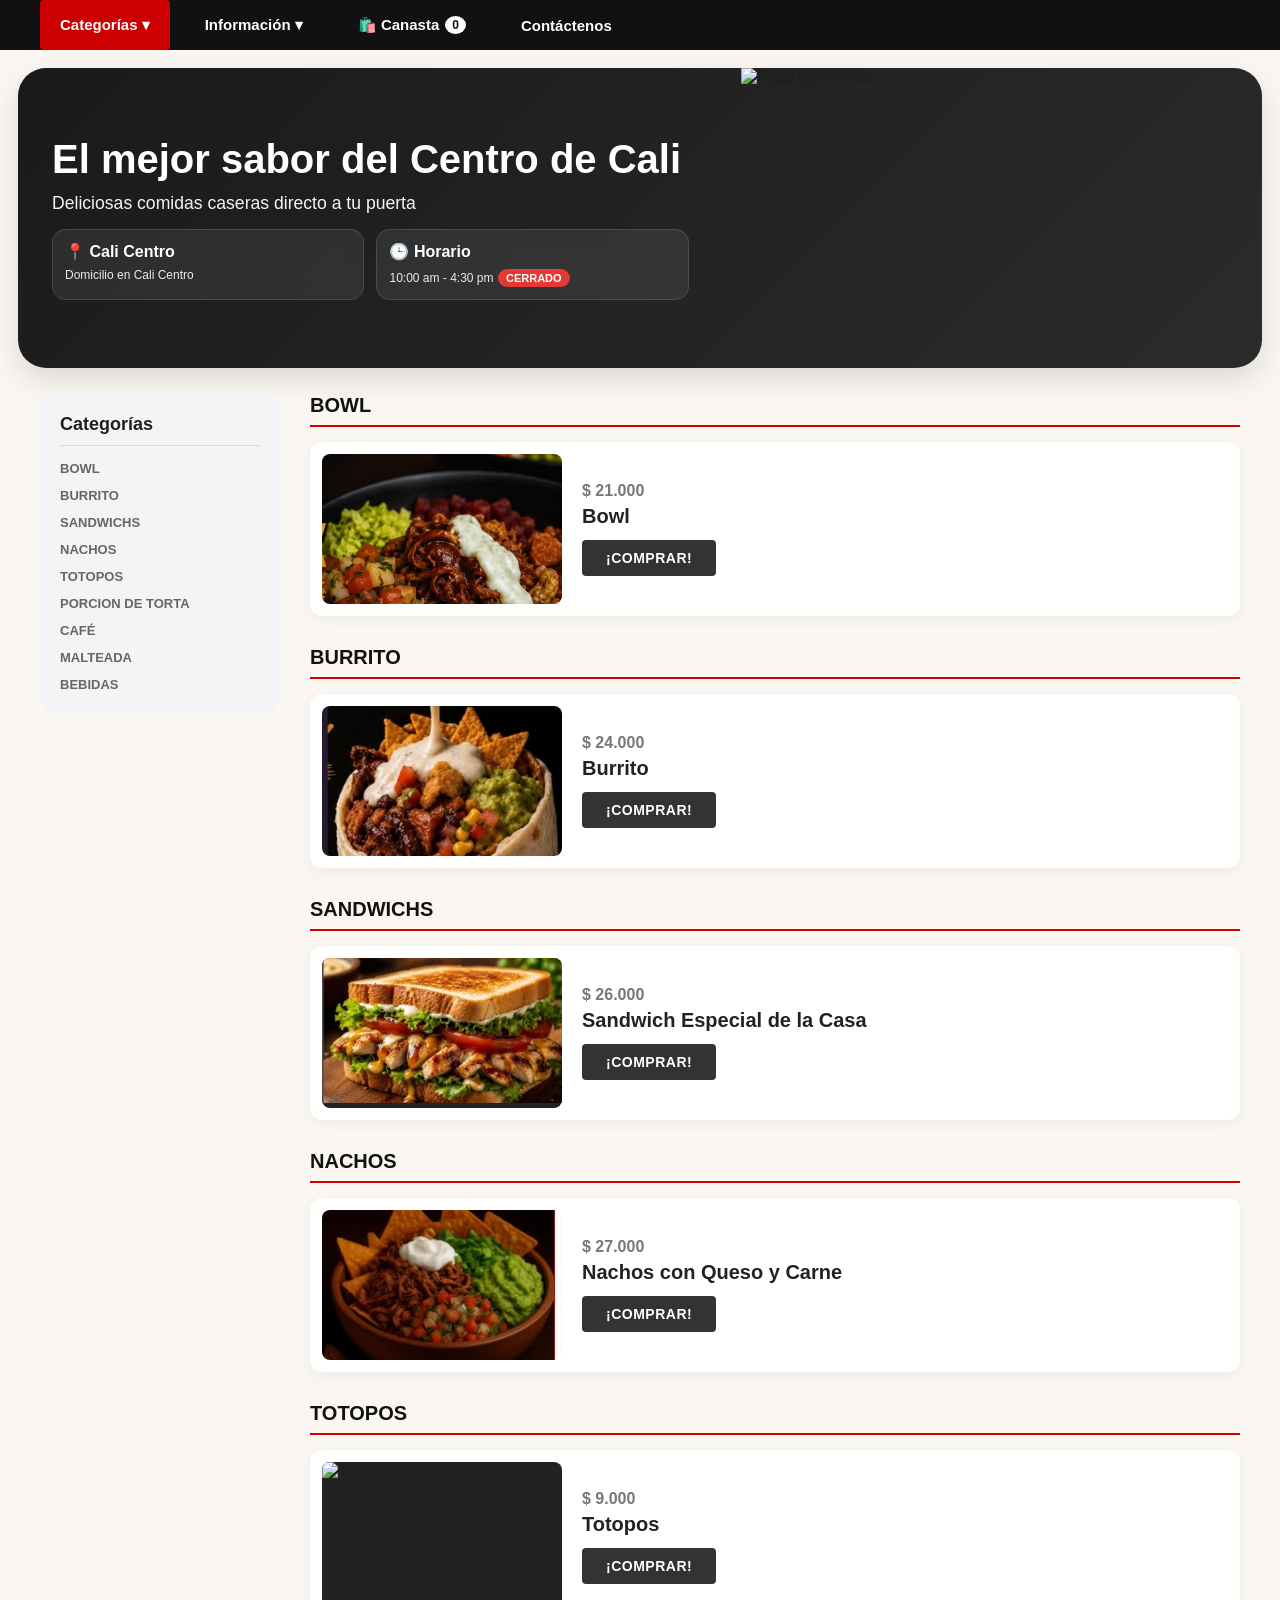
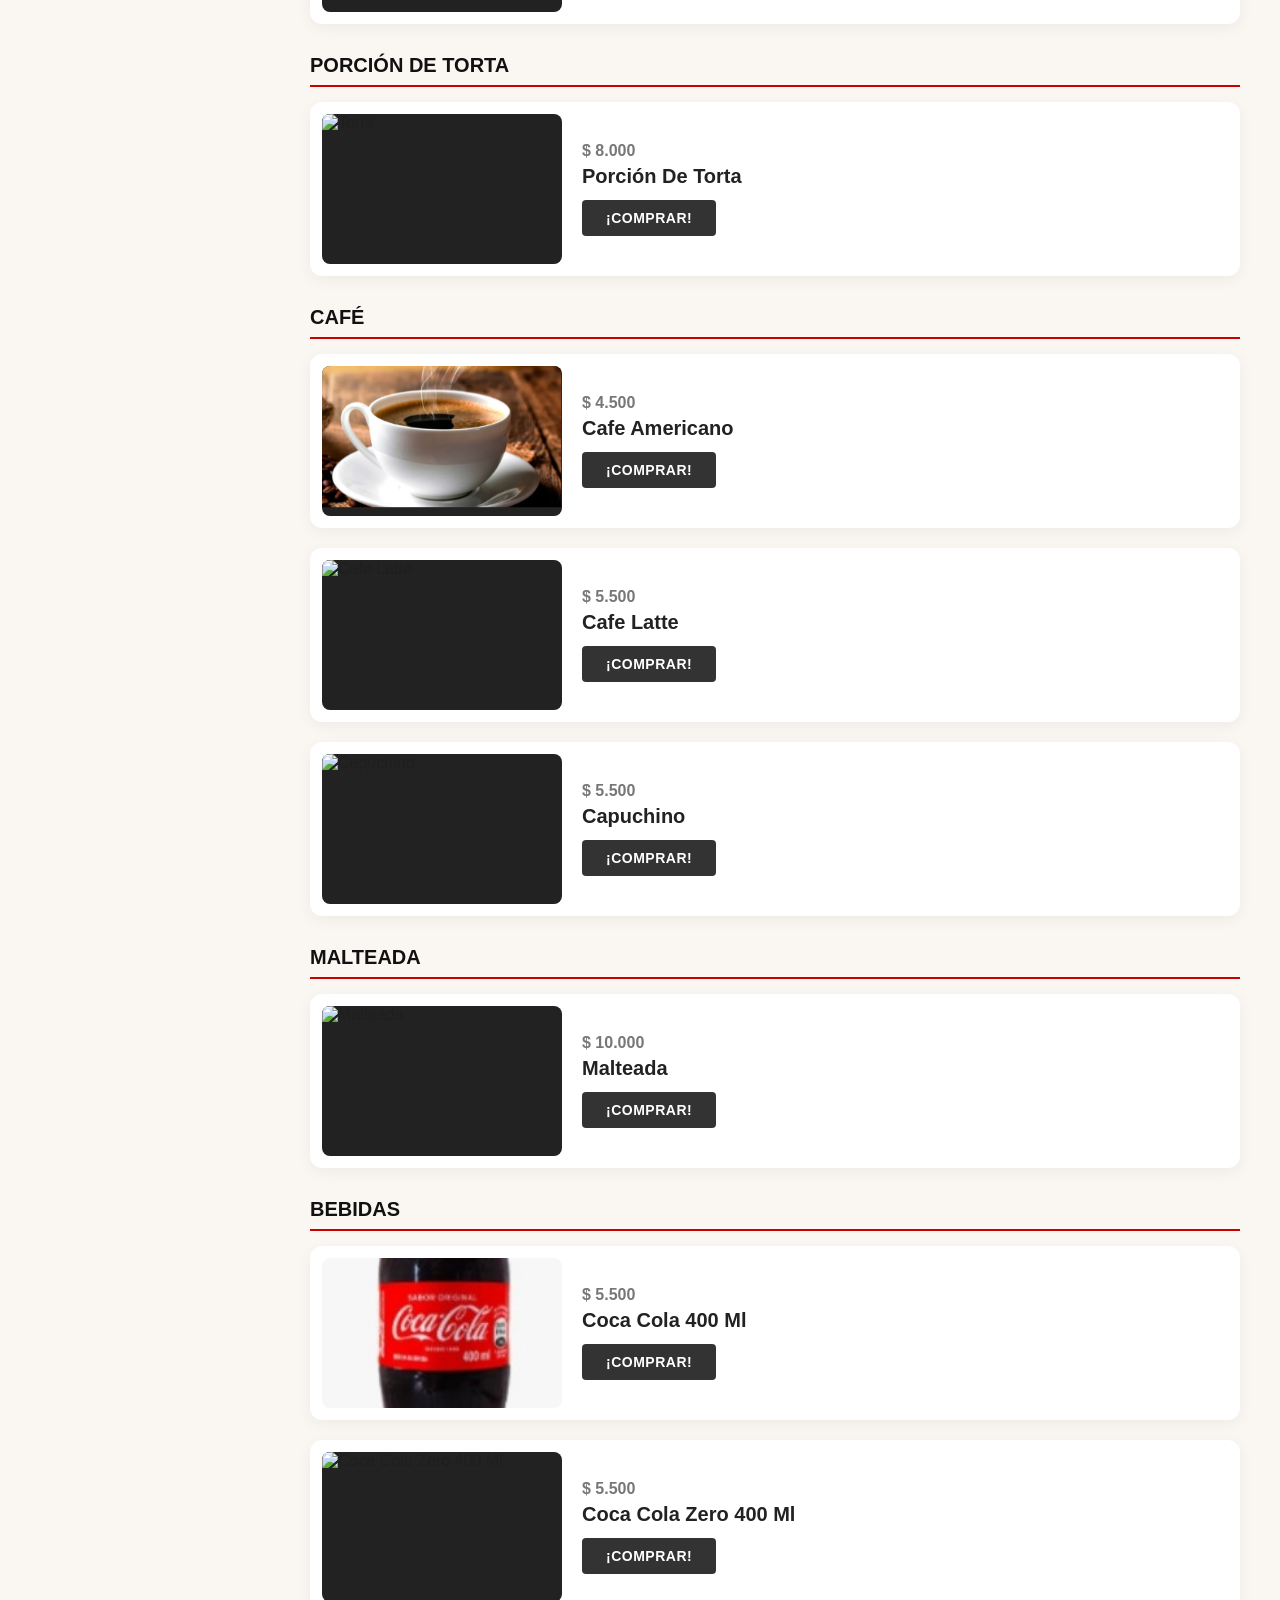
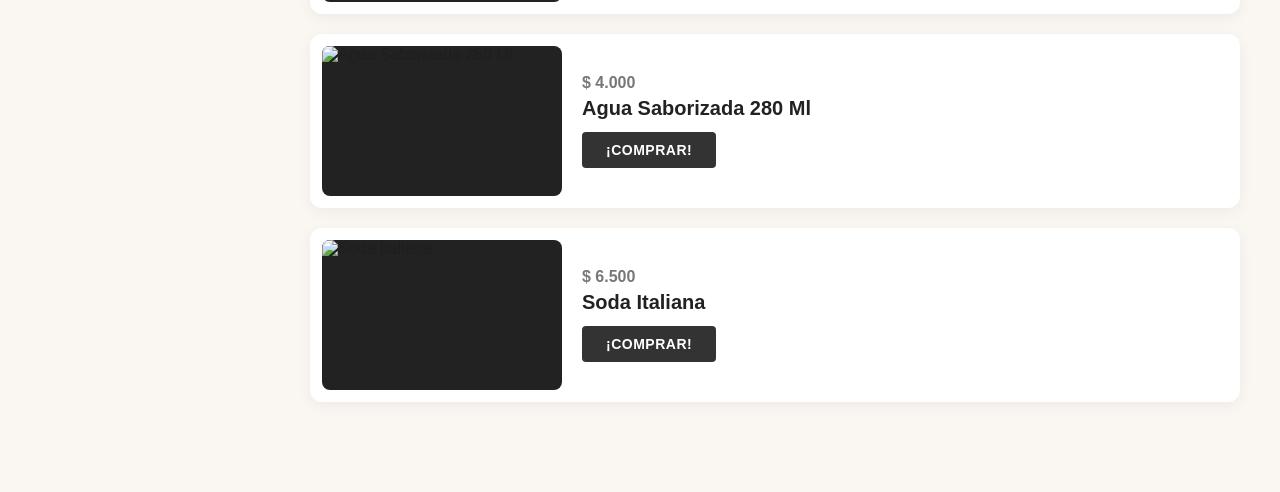
==== commit d74e7109: "Update index.html" ====
--- a/index.html
+++ b/index.html
@@ -1,4 +1,4 @@
-﻿﻿<!DOCTYPE html>
+<!DOCTYPE html>
 <html lang="es">
 <head>
   <meta charset="UTF-8" />
@@ -589,6 +589,241 @@
 
       </div>
 
+      <!-- CONTENEDOR ESPECÍFICO PARA PERSONALIZACIÓN DE BURRITO -->
+      <div id="burritoCustomizationContainer" style="display:none;">
+
+        <!-- BASES (Máx 3 porciones en total, 0 a 2 por ingrediente) -->
+        <div class="section-title">PASO 1. BASES DE BURRITO <span>(Elige · Máx 3 porciones en total)</span></div>
+        <div class="opt-box" id="box_burrbase_arroz">
+          <span>ARROZ DEL DÍA</span>
+          <div class="qty-controls">
+            <button type="button" class="qty-btn" onclick="changeBurrBaseQty('arroz', -1)">-</button>
+            <span class="qty-value" id="qty_burrbase_arroz">0</span>
+            <button type="button" class="qty-btn" onclick="changeBurrBaseQty('arroz', 1)">+</button>
+          </div>
+        </div>
+        <div class="opt-box" id="box_burrbase_lechugas">
+          <span>LECHUGA MIX</span>
+          <div class="qty-controls">
+            <button type="button" class="qty-btn" onclick="changeBurrBaseQty('lechugas', -1)">-</button>
+            <span class="qty-value" id="qty_burrbase_lechugas">0</span>
+            <button type="button" class="qty-btn" onclick="changeBurrBaseQty('lechugas', 1)">+</button>
+          </div>
+        </div>
+
+        <!-- PROTEÍNA (Exactamente 1 opción obligatoria) -->
+        <div class="section-title">PASO 2. PROTEÍNA <span>(Elige 1)</span></div>
+        <div class="opt-box" id="box_burrprot_carne" onclick="selectBurrProtein('carne', 'Carne Desmechada', 3000)">
+          <span>CARNE DESMECHADA</span> <span class="price-add">+ $ 3.000</span>
+        </div>
+        <div class="opt-box" id="box_burrprot_cerdo" onclick="selectBurrProtein('cerdo', 'Cerdo Pulled Pork', 0)">
+          <span>CERDO PULLED PORK</span>
+        </div>
+        <div class="opt-box" id="box_burrprot_tenders" onclick="selectBurrProtein('tenders', 'Tender de Pechuga', 0)">
+          <span>TENDER DE PECHUGA</span>
+        </div>
+        <div class="opt-box" id="box_burrprot_costilla" onclick="selectBurrProtein('costilla', 'Costilla Ahumada BBQ', 3000)">
+          <span>COSTILLA AHUMADA BBQ</span> <span class="price-add">+ $ 3.000</span>
+        </div>
+        <div class="opt-box" id="box_burrprot_chorizo_cerdo" onclick="selectBurrProtein('chorizo_cerdo', 'Chorizo de Cerdo', 0)">
+          <span>CHORIZO DE CERDO (NUEVA PROTEÍNA)</span>
+        </div>
+
+        <!-- TOPPINGS (Máximo 7 incluidos) -->
+        <div class="section-title">PASO 3. TOPPINGS <span id="burrToppingsCounterText">(Elige 7 · 0 / 7)</span></div>
+        <div class="opt-box" id="box_burrtop_chicharron" onclick="toggleBurrTop('chicharron', 'Chicharrón', 0)"><span>CHICHARRÓN</span></div>
+        <div class="opt-box" id="box_burrtop_topdeldia" onclick="toggleBurrTop('topdeldia', 'Topping del Día', 0)"><span>TOPPING DEL DÍA</span></div>
+        <div class="opt-box" id="box_burrtop_maizcitos" onclick="toggleBurrTop('maizcitos', 'Maizcitos', 0)"><span>MAIZCITOS</span></div>
+        <div class="opt-box" id="box_burrtop_cebollapimenton" onclick="toggleBurrTop('cebollapimenton', 'Cebolla y Pimentón Encurtido', 0)"><span>CEBOLLA Y PIMENTÓN ENCURTIDO</span></div>
+        <div class="opt-box" id="box_burrtop_guacamole" onclick="toggleBurrTop('guacamole', 'Guacamole', 0)"><span>GUACAMOLE</span></div>
+        <div class="opt-box" id="box_burrtop_pico" onclick="toggleBurrTop('pico', 'Pico de Gallo', 0)"><span>PICO DE GALLO</span></div>
+        <div class="opt-box" id="box_burrtop_doritox" onclick="toggleBurrTop('doritox', 'Doritox', 0)"><span>DORITOX</span></div>
+        <div class="opt-box" id="box_burrtop_pepino" onclick="toggleBurrTop('pepino', 'Pepino al Cilantro', 0)"><span>PEPINO AL CILANTRO</span></div>
+        <div class="opt-box" id="box_burrtop_sour" onclick="toggleBurrTop('sour', 'Sour Cream', 0)"><span>SOUR CREAM</span></div>
+        <div class="opt-box" id="box_burrtop_cebollacrispy" onclick="toggleBurrTop('cebollacrispy', 'Cebolla Crispy', 0)"><span>CEBOLLA CRISPY</span></div>
+        <div class="opt-box" id="box_burrtop_jalapenos" onclick="toggleBurrTop('jalapenos', 'Jalapeños', 0)"><span>JALAPEÑOS</span></div>
+        <div class="opt-box" id="box_burrtop_queso" onclick="toggleBurrTop('queso', 'Queso Mozzarella', 2000)"><span>QUESO MOZZARELLA</span> <span class="price-add">+ $ 2.000</span></div>
+
+        <!-- SALSA BASE (Escoge 1 incluida) -->
+        <div class="section-title">PASO 4. SALSA <span>(Elige 1)</span></div>
+        <div class="opt-box" id="box_burrsalsabase_bbq" onclick="selectBurrSalsaBase('bbq', 'Salsa BBQ')"><span>SALSA BBQ</span></div>
+        <div class="opt-box" id="box_burrsalsabase_tatemada" onclick="selectBurrSalsaBase('tatemada', 'Salsa Tatemada')"><span>SALSA TATEMADA</span></div>
+        <div class="opt-box" id="box_burrsalsabase_ajo" onclick="selectBurrSalsaBase('ajo', 'Salsa de Ajo')"><span>SALSA DE AJO</span></div>
+
+        <!-- ADICIÓN DE PROTEÍNA -->
+        <div class="section-title">ADICIÓN DE PROTEÍNA <span>(Opcional • Todas las proteínas adicionales: $8.000 c/u)</span></div>
+        <div class="opt-box" id="box_burraddprot_carne">
+          <span>CARNE DESMECHADA</span> <span class="price-add">$ 8.000</span>
+          <div class="qty-controls">
+            <button type="button" class="qty-btn" onclick="changeAddBurrProtQty('carne', -1)">-</button>
+            <span class="qty-value" id="qty_burraddprot_carne">0</span>
+            <button type="button" class="qty-btn" onclick="changeAddBurrProtQty('carne', 1)">+</button>
+          </div>
+        </div>
+        <div class="opt-box" id="box_burraddprot_cerdo">
+          <span>CERDO PULLED PORK</span> <span class="price-add">$ 8.000</span>
+          <div class="qty-controls">
+            <button type="button" class="qty-btn" onclick="changeAddBurrProtQty('cerdo', -1)">-</button>
+            <span class="qty-value" id="qty_burraddprot_cerdo">0</span>
+            <button type="button" class="qty-btn" onclick="changeAddBurrProtQty('cerdo', 1)">+</button>
+          </div>
+        </div>
+        <div class="opt-box" id="box_burraddprot_costilla">
+          <span>COSTILLA AHUMADA BBQ</span> <span class="price-add">$ 8.000</span>
+          <div class="qty-controls">
+            <button type="button" class="qty-btn" onclick="changeAddBurrProtQty('costilla', -1)">-</button>
+            <span class="qty-value" id="qty_burraddprot_costilla">0</span>
+            <button type="button" class="qty-btn" onclick="changeAddBurrProtQty('costilla', 1)">+</button>
+          </div>
+        </div>
+        <div class="opt-box" id="box_burraddprot_tenders">
+          <span>TENDER DE PECHUGA</span> <span class="price-add">$ 8.000</span>
+          <div class="qty-controls">
+            <button type="button" class="qty-btn" onclick="changeAddBurrProtQty('tenders', -1)">-</button>
+            <span class="qty-value" id="qty_burraddprot_tenders">0</span>
+            <button type="button" class="qty-btn" onclick="changeAddBurrProtQty('tenders', 1)">+</button>
+          </div>
+        </div>
+        <div class="opt-box" id="box_burraddprot_chorizo">
+          <span>CHORIZO DE CERDO</span> <span class="price-add">$ 8.000</span>
+          <div class="qty-controls">
+            <button type="button" class="qty-btn" onclick="changeAddBurrProtQty('chorizo', -1)">-</button>
+            <span class="qty-value" id="qty_burraddprot_chorizo">0</span>
+            <button type="button" class="qty-btn" onclick="changeAddBurrProtQty('chorizo', 1)">+</button>
+          </div>
+        </div>
+
+        <!-- ADICIÓN DE TOPPINGS (Máximo 1 unidad por cada topping, no pasar de 1) -->
+        <div class="section-title">ADICIÓN DE TOPPINGS <span id="burrAddTopCounterText">(Opcional • Todos los toppings adicionales: $3.000 c/u)</span></div>
+        <div class="opt-box" id="box_burradd_chicharron">
+          <span>CHICHARRÓN</span> <span class="price-add">+ $ 3.000</span>
+          <div class="qty-controls">
+            <button type="button" class="qty-btn" onclick="changeAddBurrTopQty('chicharron', -1)">-</button>
+            <span class="qty-value" id="qty_burradd_chicharron">0</span>
+            <button type="button" class="qty-btn" onclick="changeAddBurrTopQty('chicharron', 1)">+</button>
+          </div>
+        </div>
+        <div class="opt-box" id="box_burradd_chorizo">
+          <span>TOPPING DEL DÍA</span> <span class="price-add">+ $ 3.000</span>
+          <div class="qty-controls">
+            <button type="button" class="qty-btn" onclick="changeAddBurrTopQty('chorizo', -1)">-</button>
+            <span class="qty-value" id="qty_burradd_chorizo">0</span>
+            <button type="button" class="qty-btn" onclick="changeAddBurrTopQty('chorizo', 1)">+</button>
+          </div>
+        </div>
+        <div class="opt-box" id="box_burradd_maduro">
+          <span>MAIZCITOS</span> <span class="price-add">+ $ 3.000</span>
+          <div class="qty-controls">
+            <button type="button" class="qty-btn" onclick="changeAddBurrTopQty('maduro', -1)">-</button>
+            <span class="qty-value" id="qty_burradd_maduro">0</span>
+            <button type="button" class="qty-btn" onclick="changeAddBurrTopQty('maduro', 1)">+</button>
+          </div>
+        </div>
+        <div class="opt-box" id="box_burradd_maicitos">
+          <span>CEBOLLA Y PIMENTÓN ENCURTIDO</span> <span class="price-add">+ $ 3.000</span>
+          <div class="qty-controls">
+            <button type="button" class="qty-btn" onclick="changeAddBurrTopQty('maicitos', -1)">-</button>
+            <span class="qty-value" id="qty_burradd_maicitos">0</span>
+            <button type="button" class="qty-btn" onclick="changeAddBurrTopQty('maicitos', 1)">+</button>
+          </div>
+        </div>
+        <div class="opt-box" id="box_burradd_guacamole">
+          <span>GUACAMOLE</span> <span class="price-add">+ $ 3.000</span>
+          <div class="qty-controls">
+            <button type="button" class="qty-btn" onclick="changeAddBurrTopQty('guacamole', -1)">-</button>
+            <span class="qty-value" id="qty_burradd_guacamole">0</span>
+            <button type="button" class="qty-btn" onclick="changeAddBurrTopQty('guacamole', 1)">+</button>
+          </div>
+        </div>
+        <div class="opt-box" id="box_burradd_pico">
+          <span>PICO DE GALLO</span> <span class="price-add">+ $ 3.000</span>
+          <div class="qty-controls">
+            <button type="button" class="qty-btn" onclick="changeAddBurrTopQty('pico', -1)">-</button>
+            <span class="qty-value" id="qty_burradd_pico">0</span>
+            <button type="button" class="qty-btn" onclick="changeAddBurrTopQty('pico', 1)">+</button>
+          </div>
+        </div>
+        <div class="opt-box" id="box_burradd_doritox">
+          <span>DORITOX</span> <span class="price-add">+ $ 3.000</span>
+          <div class="qty-controls">
+            <button type="button" class="qty-btn" onclick="changeAddBurrTopQty('doritox', -1)">-</button>
+            <span class="qty-value" id="qty_burradd_doritox">0</span>
+            <button type="button" class="qty-btn" onclick="changeAddBurrTopQty('doritox', 1)">+</button>
+          </div>
+        </div>
+        <div class="opt-box" id="box_burradd_sour">
+          <span>SOUR CREAM</span> <span class="price-add">+ $ 3.000</span>
+          <div class="qty-controls">
+            <button type="button" class="qty-btn" onclick="changeAddBurrTopQty('sour', -1)">-</button>
+            <span class="qty-value" id="qty_burradd_sour">0</span>
+            <button type="button" class="qty-btn" onclick="changeAddBurrTopQty('sour', 1)">+</button>
+          </div>
+        </div>
+        <div class="opt-box" id="box_burradd_cebolla">
+          <span>CEBOLLA CRISPY</span> <span class="price-add">+ $ 3.000</span>
+          <div class="qty-controls">
+            <button type="button" class="qty-btn" onclick="changeAddBurrTopQty('cebolla', -1)">-</button>
+            <span class="qty-value" id="qty_burradd_cebolla">0</span>
+            <button type="button" class="qty-btn" onclick="changeAddBurrTopQty('cebolla', 1)">+</button>
+          </div>
+        </div>
+        <div class="opt-box" id="box_burradd_queso">
+          <span>QUESO MOZZARELLA</span> <span class="price-add">+ $ 3.000</span>
+          <div class="qty-controls">
+            <button type="button" class="qty-btn" onclick="changeAddBurrTopQty('queso', -1)">-</button>
+            <span class="qty-value" id="qty_burradd_queso">0</span>
+            <button type="button" class="qty-btn" onclick="changeAddBurrTopQty('queso', 1)">+</button>
+          </div>
+        </div>
+        <div class="opt-box" id="box_burradd_pepino">
+          <span>PEPINO AL CILANTRO</span> <span class="price-add">+ $ 3.000</span>
+          <div class="qty-controls">
+            <button type="button" class="qty-btn" onclick="changeAddBurrTopQty('pepino', -1)">-</button>
+            <span class="qty-value" id="qty_burradd_pepino">0</span>
+            <button type="button" class="qty-btn" onclick="changeAddBurrTopQty('pepino', 1)">+</button>
+          </div>
+        </div>
+        <div class="opt-box" id="box_burradd_jalapenos">
+          <span>JALAPEÑOS</span> <span class="price-add">+ $ 3.000</span>
+          <div class="qty-controls">
+            <button type="button" class="qty-btn" onclick="changeAddBurrTopQty('jalapenos', -1)">-</button>
+            <span class="qty-value" id="qty_burradd_jalapenos">0</span>
+            <button type="button" class="qty-btn" onclick="changeAddBurrTopQty('jalapenos', 1)">+</button>
+          </div>
+        </div>
+
+        <!-- ADICIÓN DE SALSA (Máx 1 unidad por cada salsa) -->
+        <div class="section-title">ADICIÓN DE SALSA <span id="burrAddSalsaCounterText">(Opcional • Todas las salsas adicionales: $1.000 c/u)</span></div>
+        <div class="opt-box" id="box_burraddsalsa_tatemada">
+          <span>SALSA TATEMADA</span> <span class="price-add">+ $ 1.000</span>
+          <div class="qty-controls">
+            <button type="button" class="qty-btn" onclick="changeAddBurrSalsaQty('tatemada', -1)">-</button>
+            <span class="qty-value" id="qty_burraddsalsa_tatemada">0</span>
+            <button type="button" class="qty-btn" onclick="changeAddBurrSalsaQty('tatemada', 1)">+</button>
+          </div>
+        </div>
+        <div class="opt-box" id="box_burraddsalsa_ajo">
+          <span>SALSA DE AJO</span> <span class="price-add">+ $ 1.000</span>
+          <div class="qty-controls">
+            <button type="button" class="qty-btn" onclick="changeAddBurrSalsaQty('ajo', -1)">-</button>
+            <span class="qty-value" id="qty_burraddsalsa_ajo">0</span>
+            <button type="button" class="qty-btn" onclick="changeAddBurrSalsaQty('ajo', 1)">+</button>
+          </div>
+        </div>
+        <div class="opt-box" id="box_burraddsalsa_bbq">
+          <span>SALSA BBQ</span> <span class="price-add">+ $ 1.000</span>
+          <div class="qty-controls">
+            <button type="button" class="qty-btn" onclick="changeAddBurrSalsaQty('bbq', -1)">-</button>
+            <span class="qty-value" id="qty_burraddsalsa_bbq">0</span>
+            <button type="button" class="qty-btn" onclick="changeAddBurrSalsaQty('bbq', 1)">+</button>
+          </div>
+        </div>
+
+        <div class="section-title">COMENTARIOS</div>
+        <textarea id="burritoComentarios" rows="3" maxlength="250" placeholder="Ej: sin lechuga, salsa aparte, punto de la carne, etc."></textarea>
+
+      </div>
+
       <!-- CONTENEDOR ESPECÍFICO PARA PERSONALIZACIÓN DE SANDWICH -->
       <div id="sandwichCustomizationContainer" style="display:none;">
 
@@ -1113,4 +1348,4 @@
 
   <script src="main.js"></script>
 </body>
-</html>+</html>
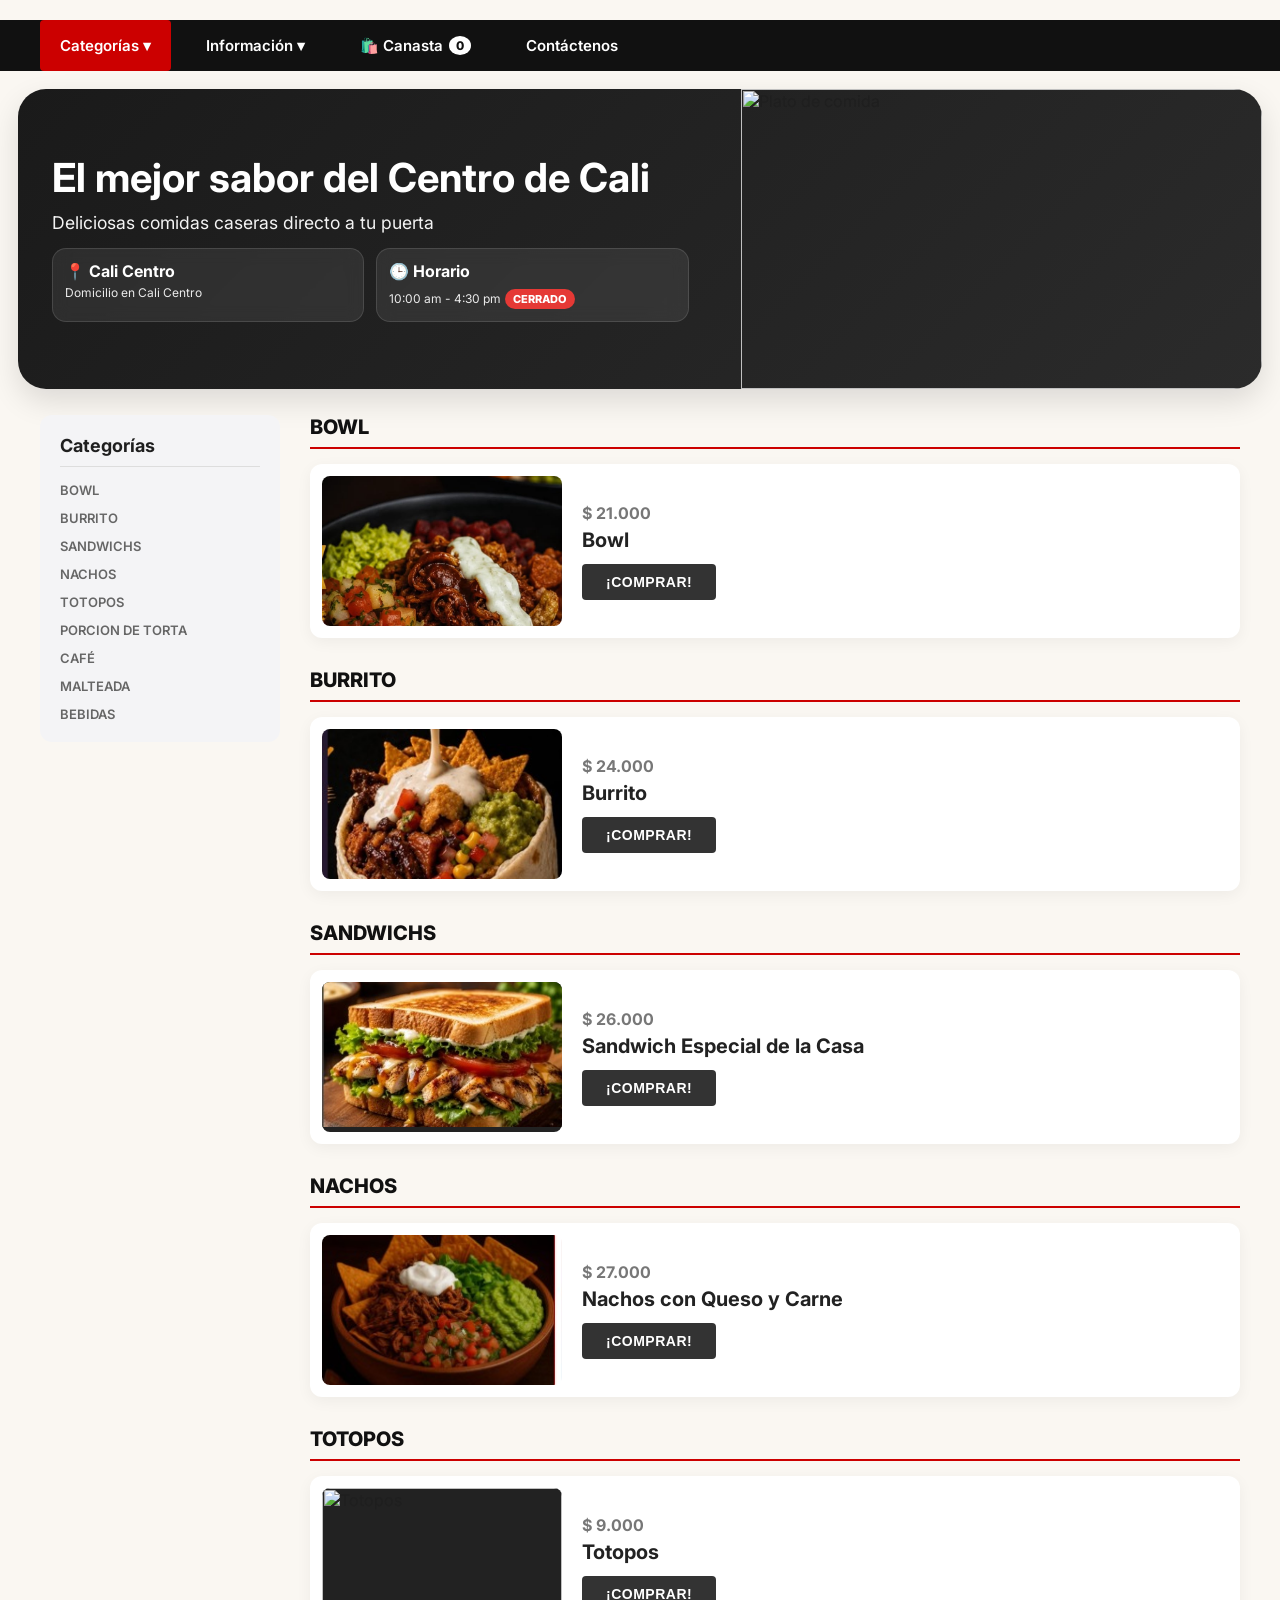
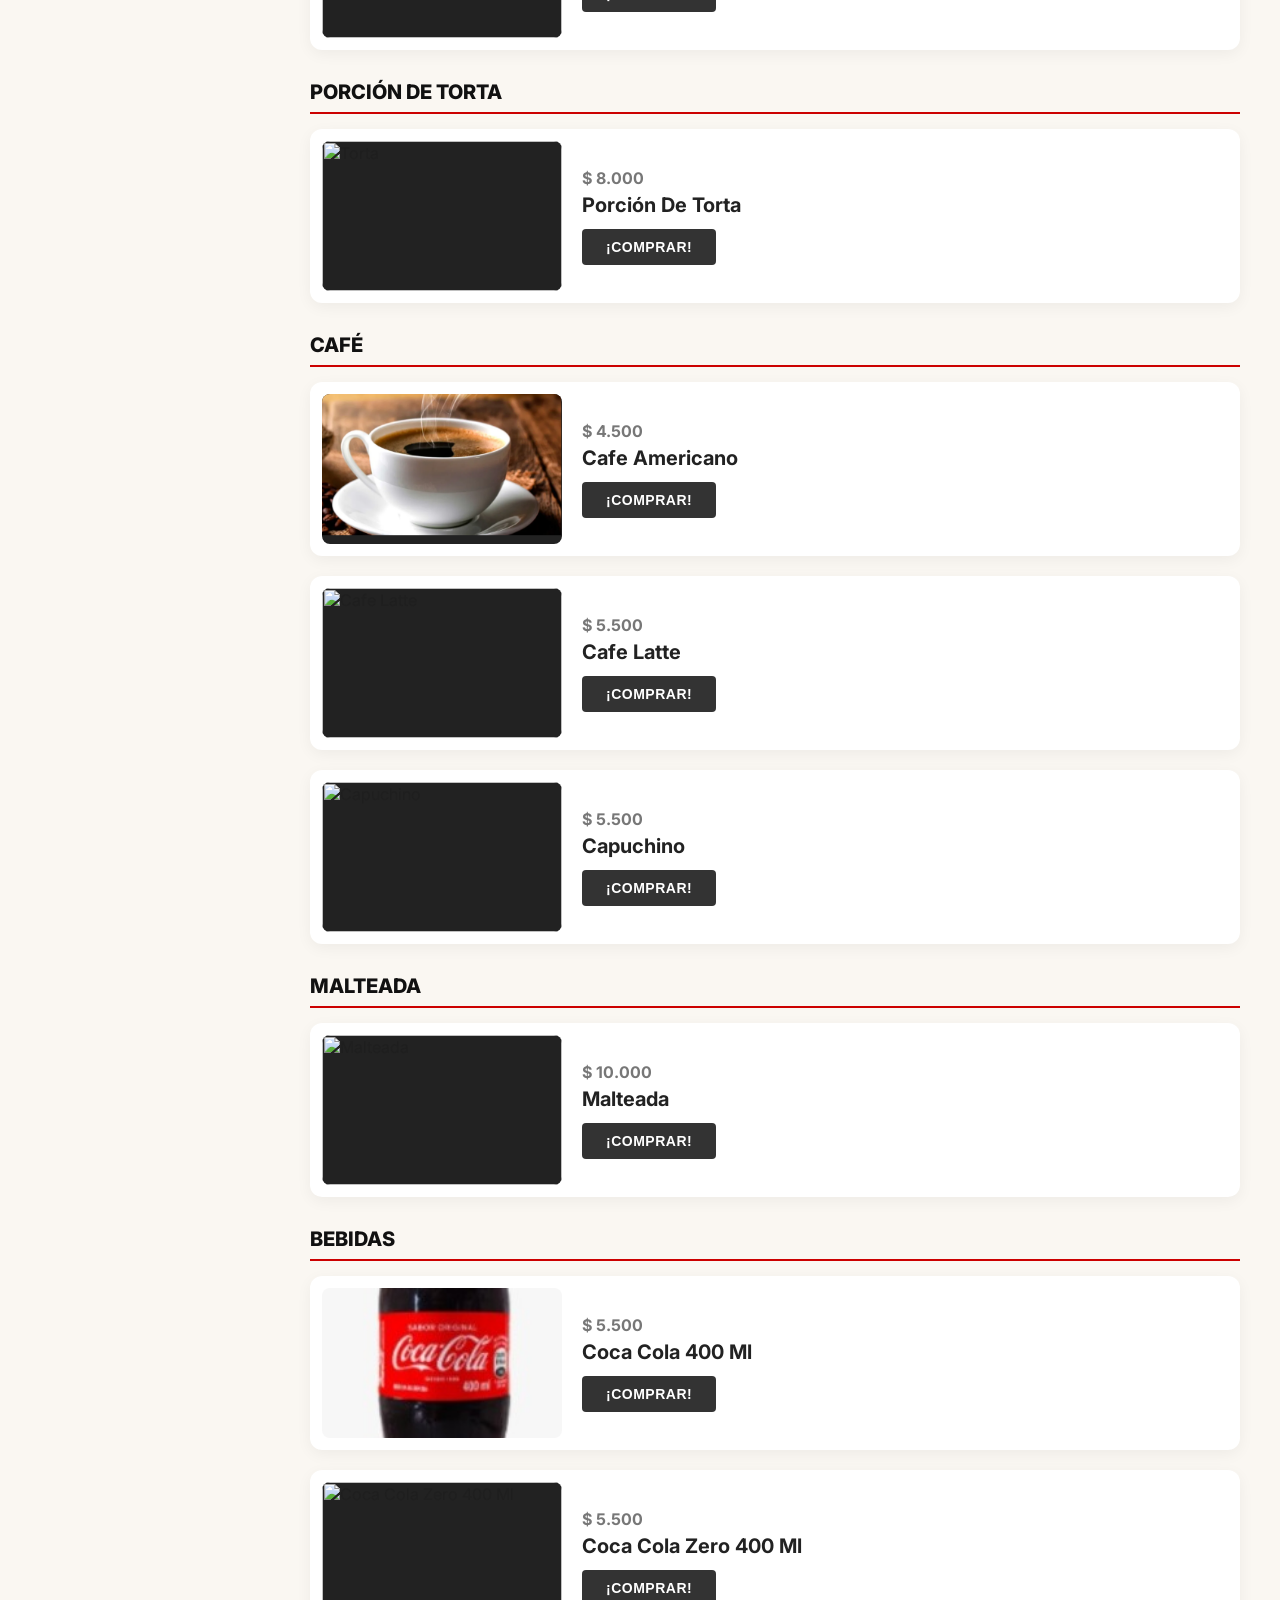
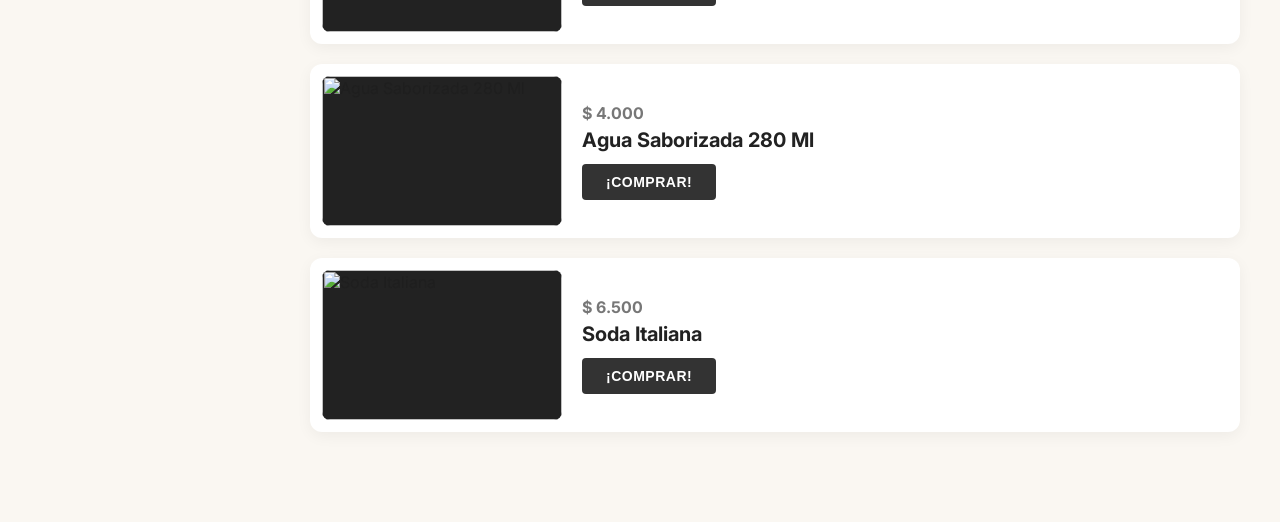
==== commit e512256b: "Add files via upload" ====
--- a/index.html
+++ b/index.html
@@ -1,4 +1,4 @@
-<!DOCTYPE html>
+﻿﻿<!DOCTYPE html>
 <html lang="es">
 <head>
   <meta charset="UTF-8" />
@@ -1348,4 +1348,4 @@
 
   <script src="main.js"></script>
 </body>
-</html>
+</html>
--- a/style.css
+++ b/style.css
@@ -1,5 +1,4 @@
-
-    * {
+* {
       box-sizing: border-box;
       margin: 0;
       padding: 0;
@@ -38,7 +37,6 @@
       object-fit: cover;
     }
 
-    /* TOPBAR & MAIN NAV */
     .topbar {
       background: var(--dark);
       color: var(--white);
@@ -97,7 +95,6 @@
       font-weight: 800;
     }
 
-    /* HERO SECTION */
     .hero {
       padding: 18px 18px 0;
     }
@@ -186,7 +183,6 @@
       margin: 26px auto 0;
     }
 
-    /* CATALOGO */
     .shop-layout {
       display: grid;
       grid-template-columns: 240px 1fr;
@@ -303,7 +299,6 @@
       transform: translateY(-2px);
     }
 
-    /* MODAL DE CONFIGURACIÓN */
     .modal-overlay {
       display: none;
       position: fixed;
@@ -381,7 +376,6 @@
       text-transform: none;
     }
 
-    /* ESTILO DE OPCIONES */
     .opt-box {
       background: var(--green-light);
       border: 1px solid transparent;
@@ -412,7 +406,6 @@
       font-weight: 800;
     }
 
-    /* CONTROLES NUMÉRICOS DE CANTIDAD (+ / -) */
     .qty-controls {
       display: flex;
       align-items: center;
@@ -479,7 +472,6 @@
       background: #000;
     }
 
-    /* CARRITO / CANASTA */
     .cart-section {
       display: none;
       margin-top: 20px;
@@ -547,7 +539,6 @@
       background: #000;
     }
 
-    /* FORMULARIO DE CHECKOUT */
     .checkout-section {
       display: none;
       margin-top: 20px;
@@ -655,4 +646,4 @@
       .product-card { grid-template-columns: 1fr; }
       .grid-form { grid-template-columns: 1fr; }
       .categories-sidebar { position: static; }
-    }
+    }
